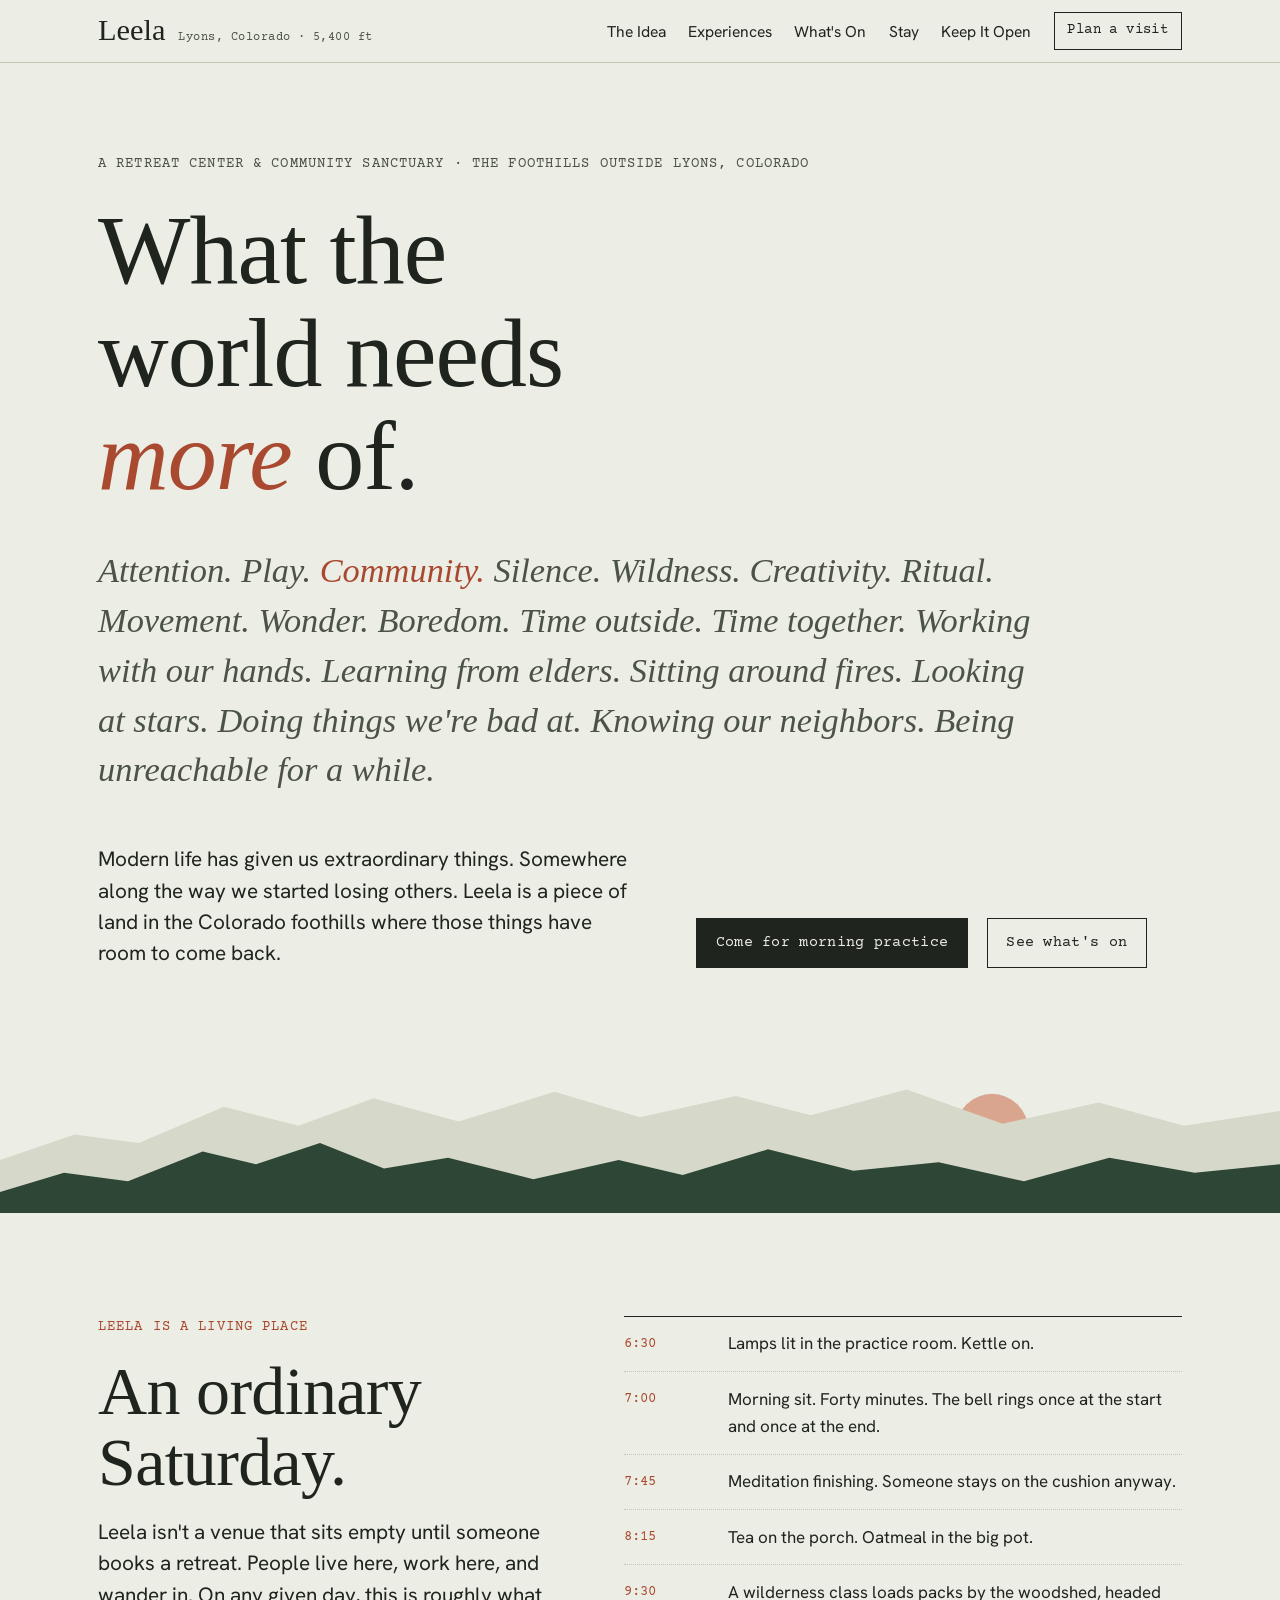
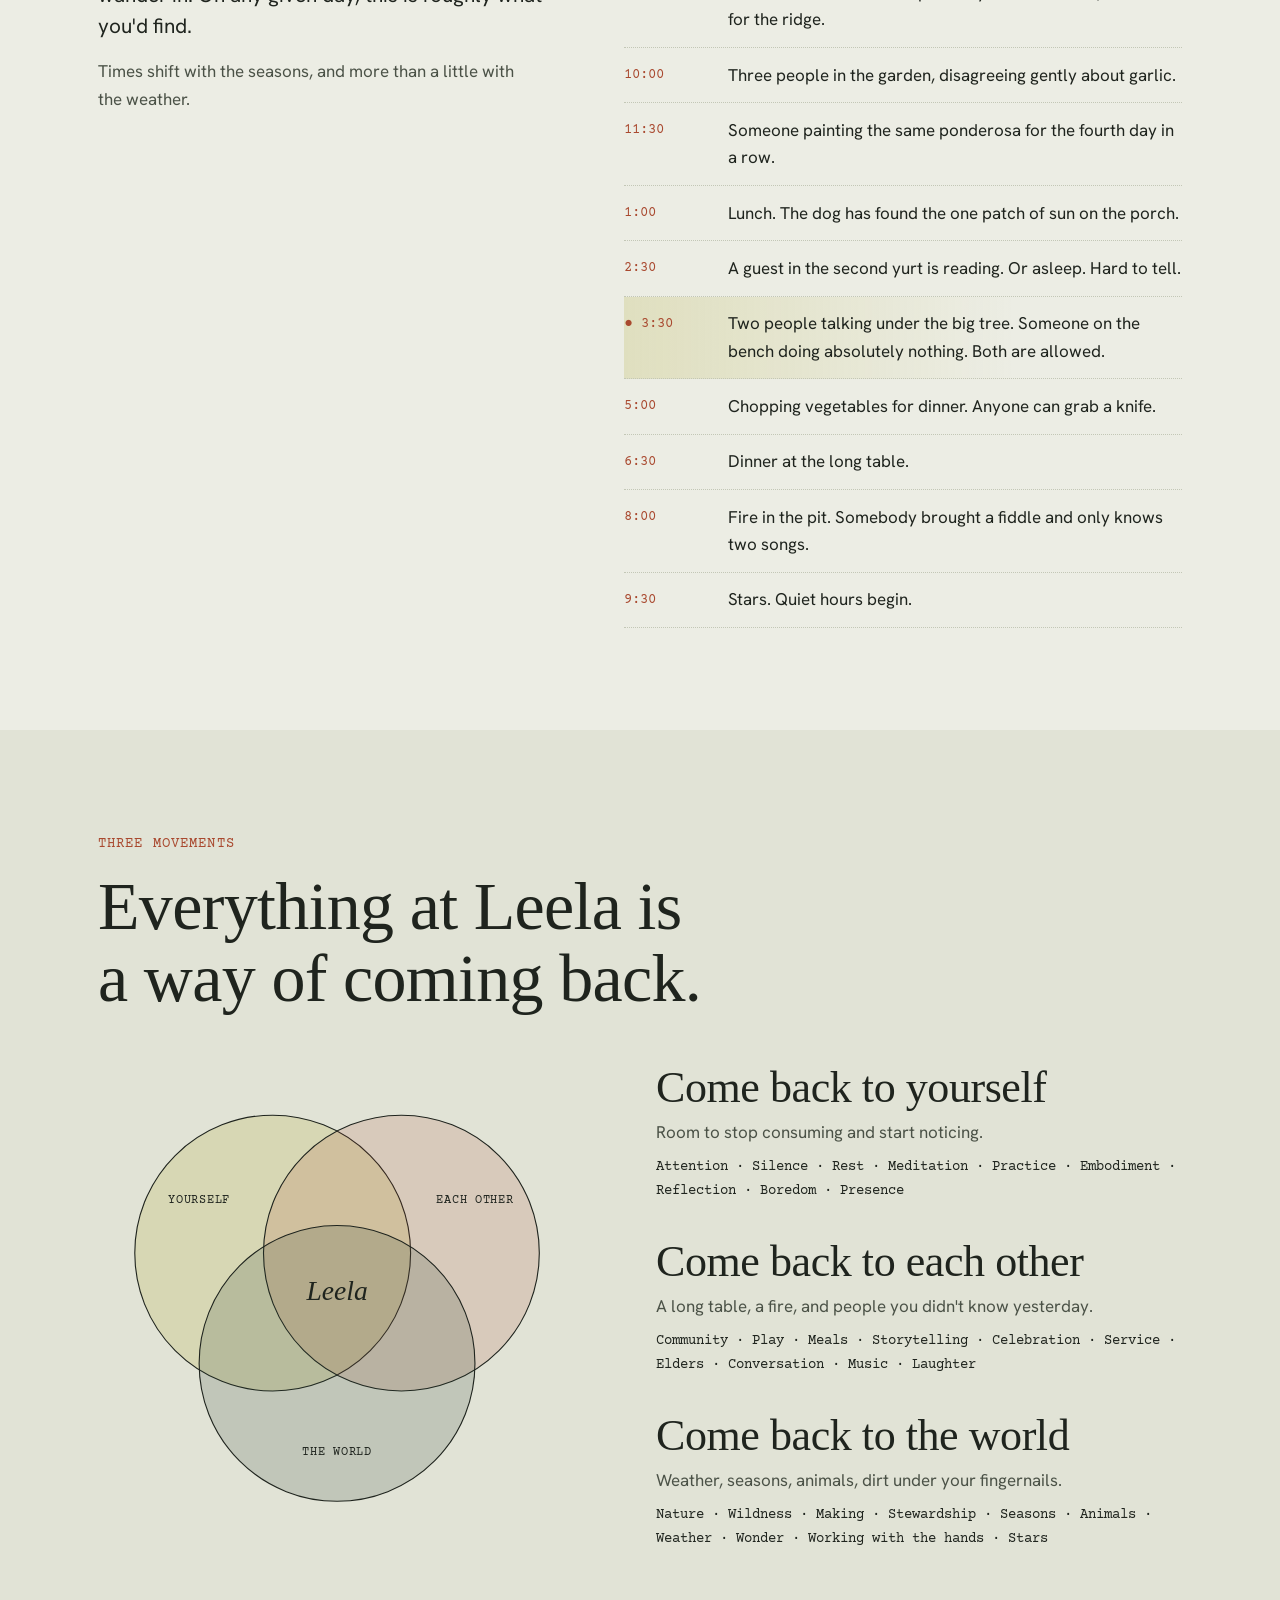
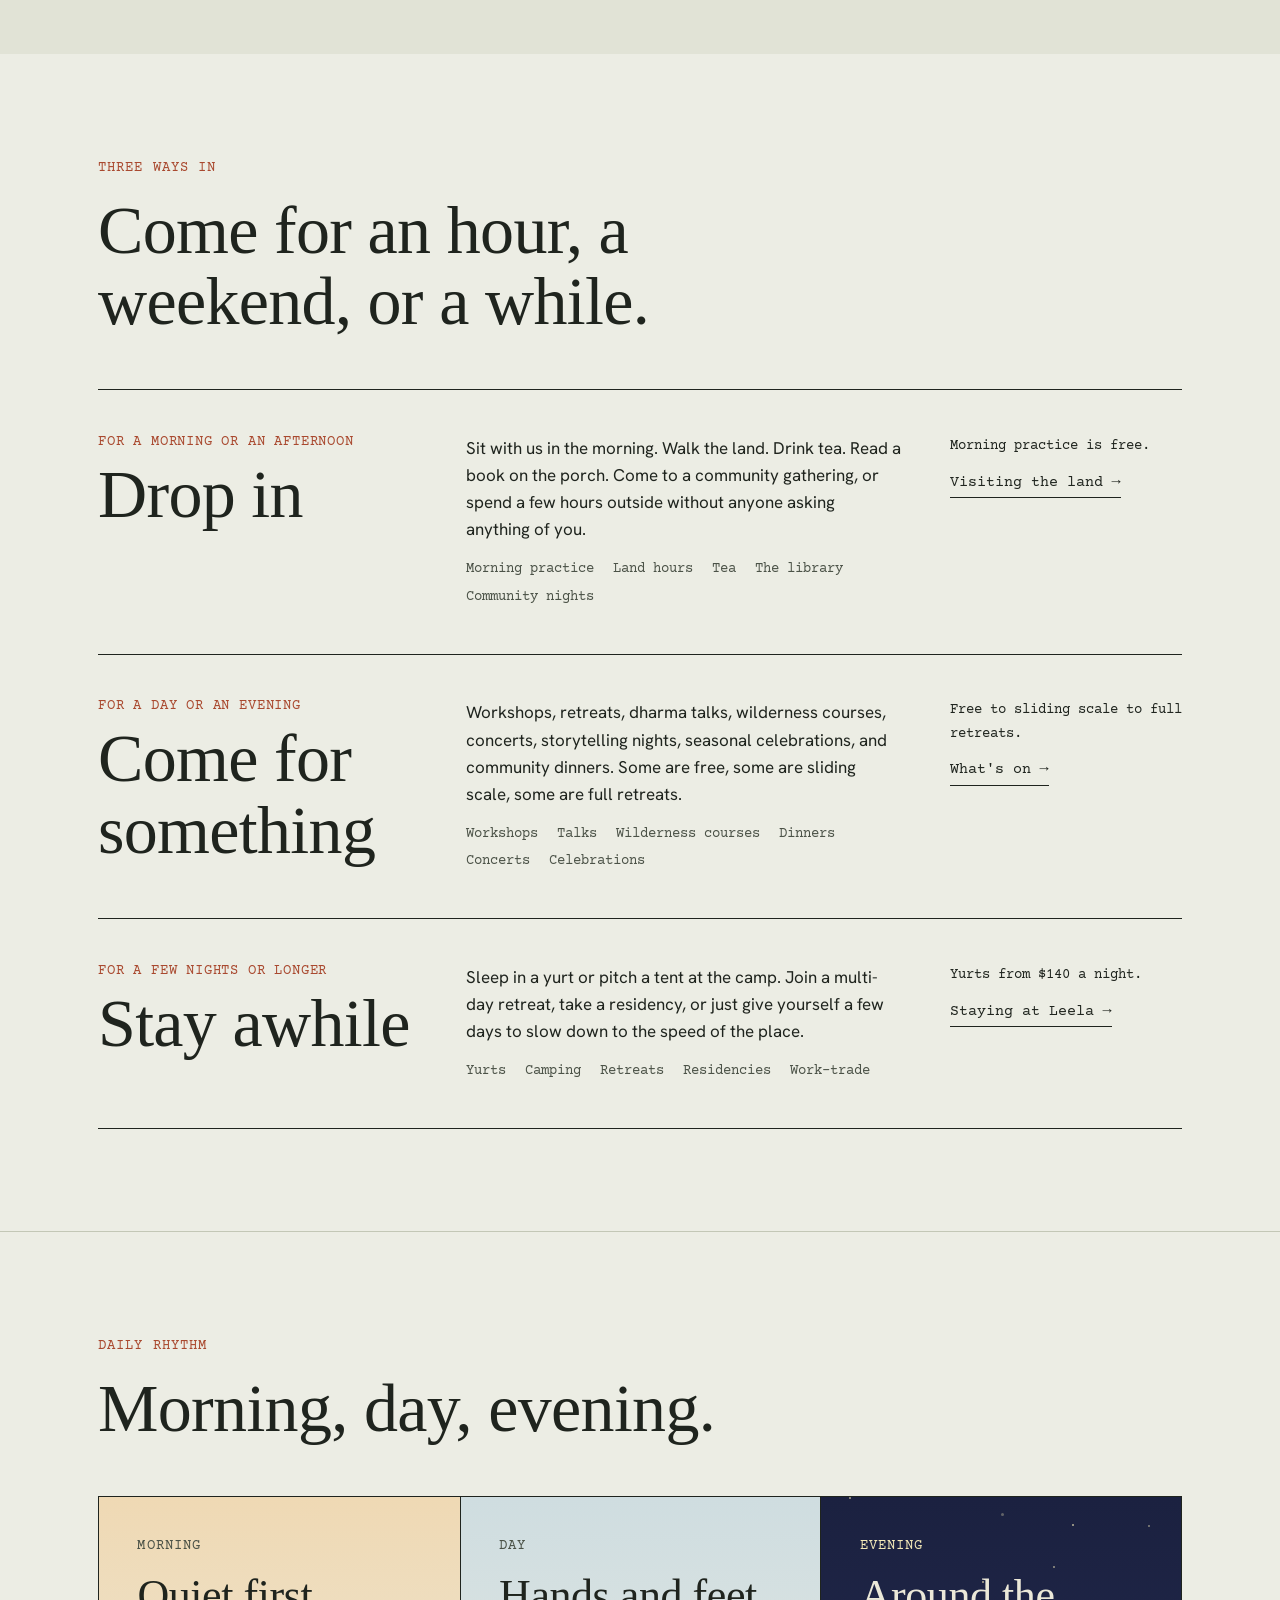
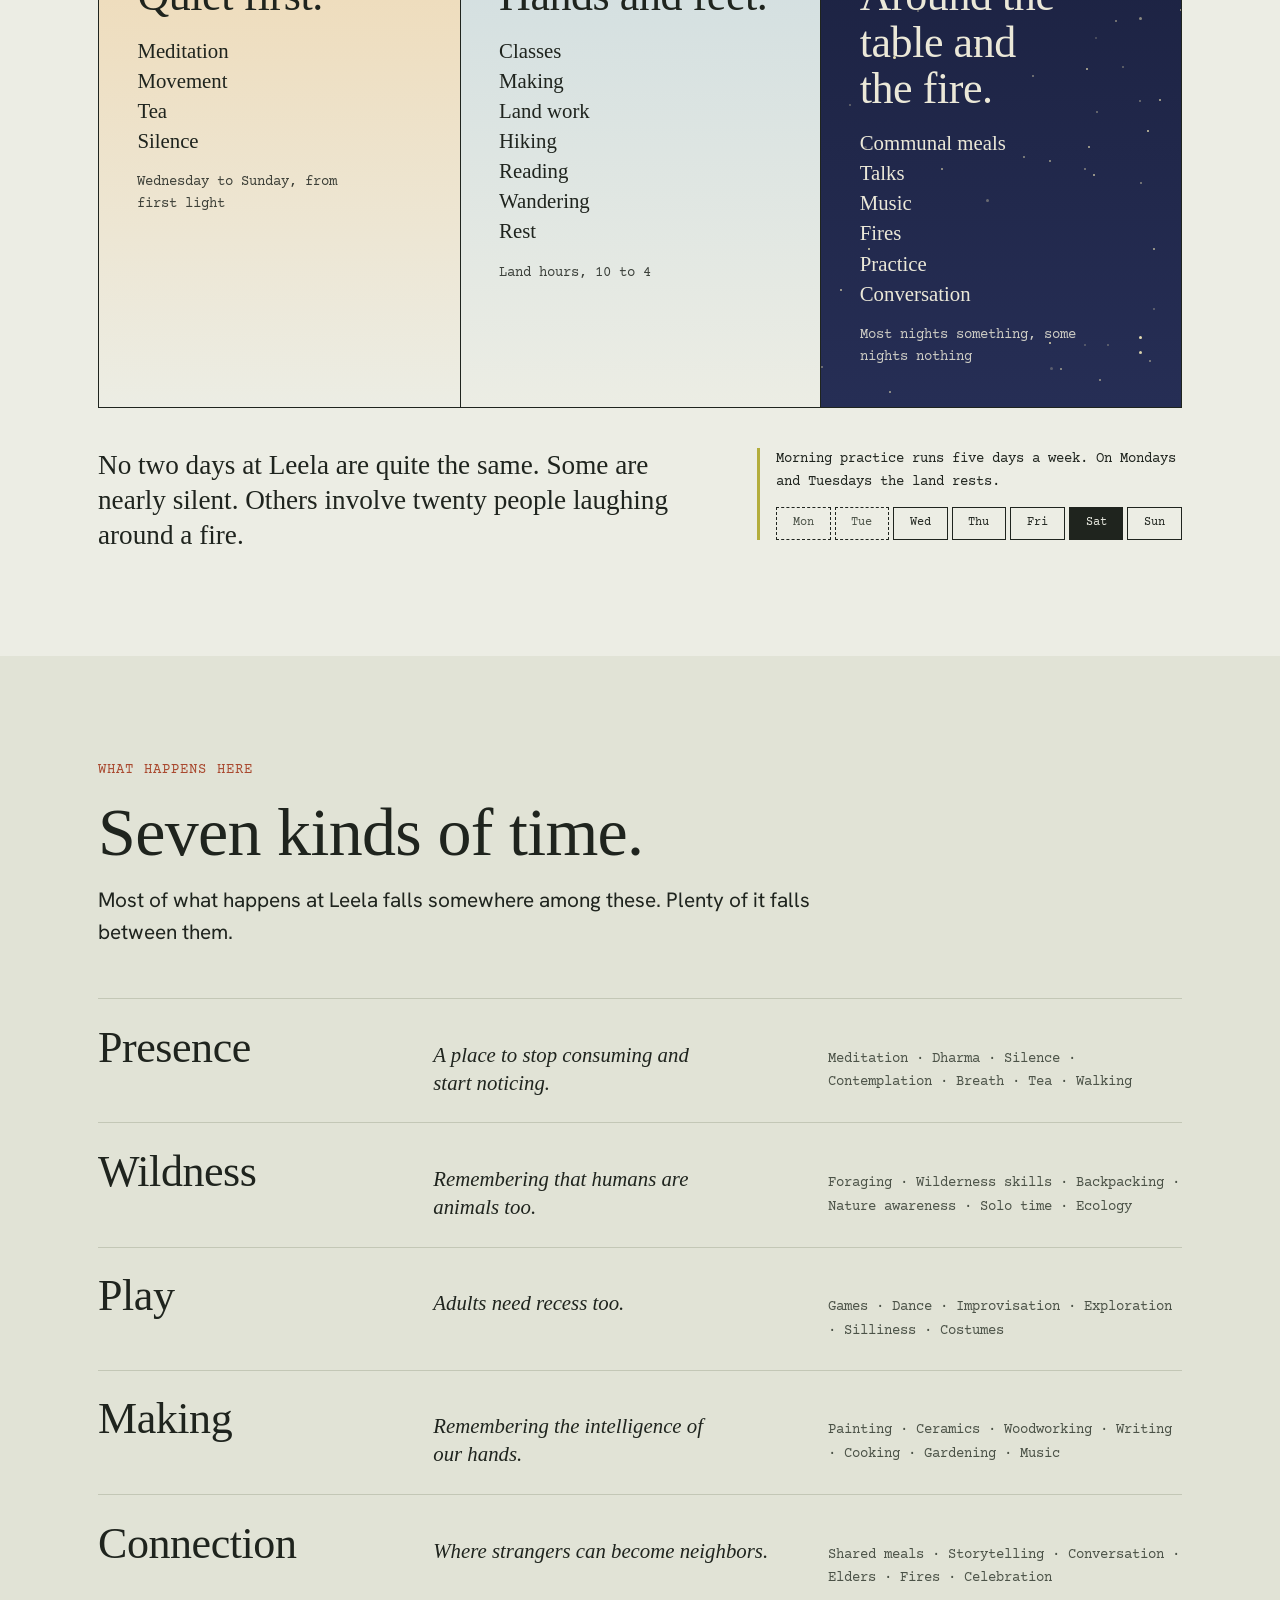
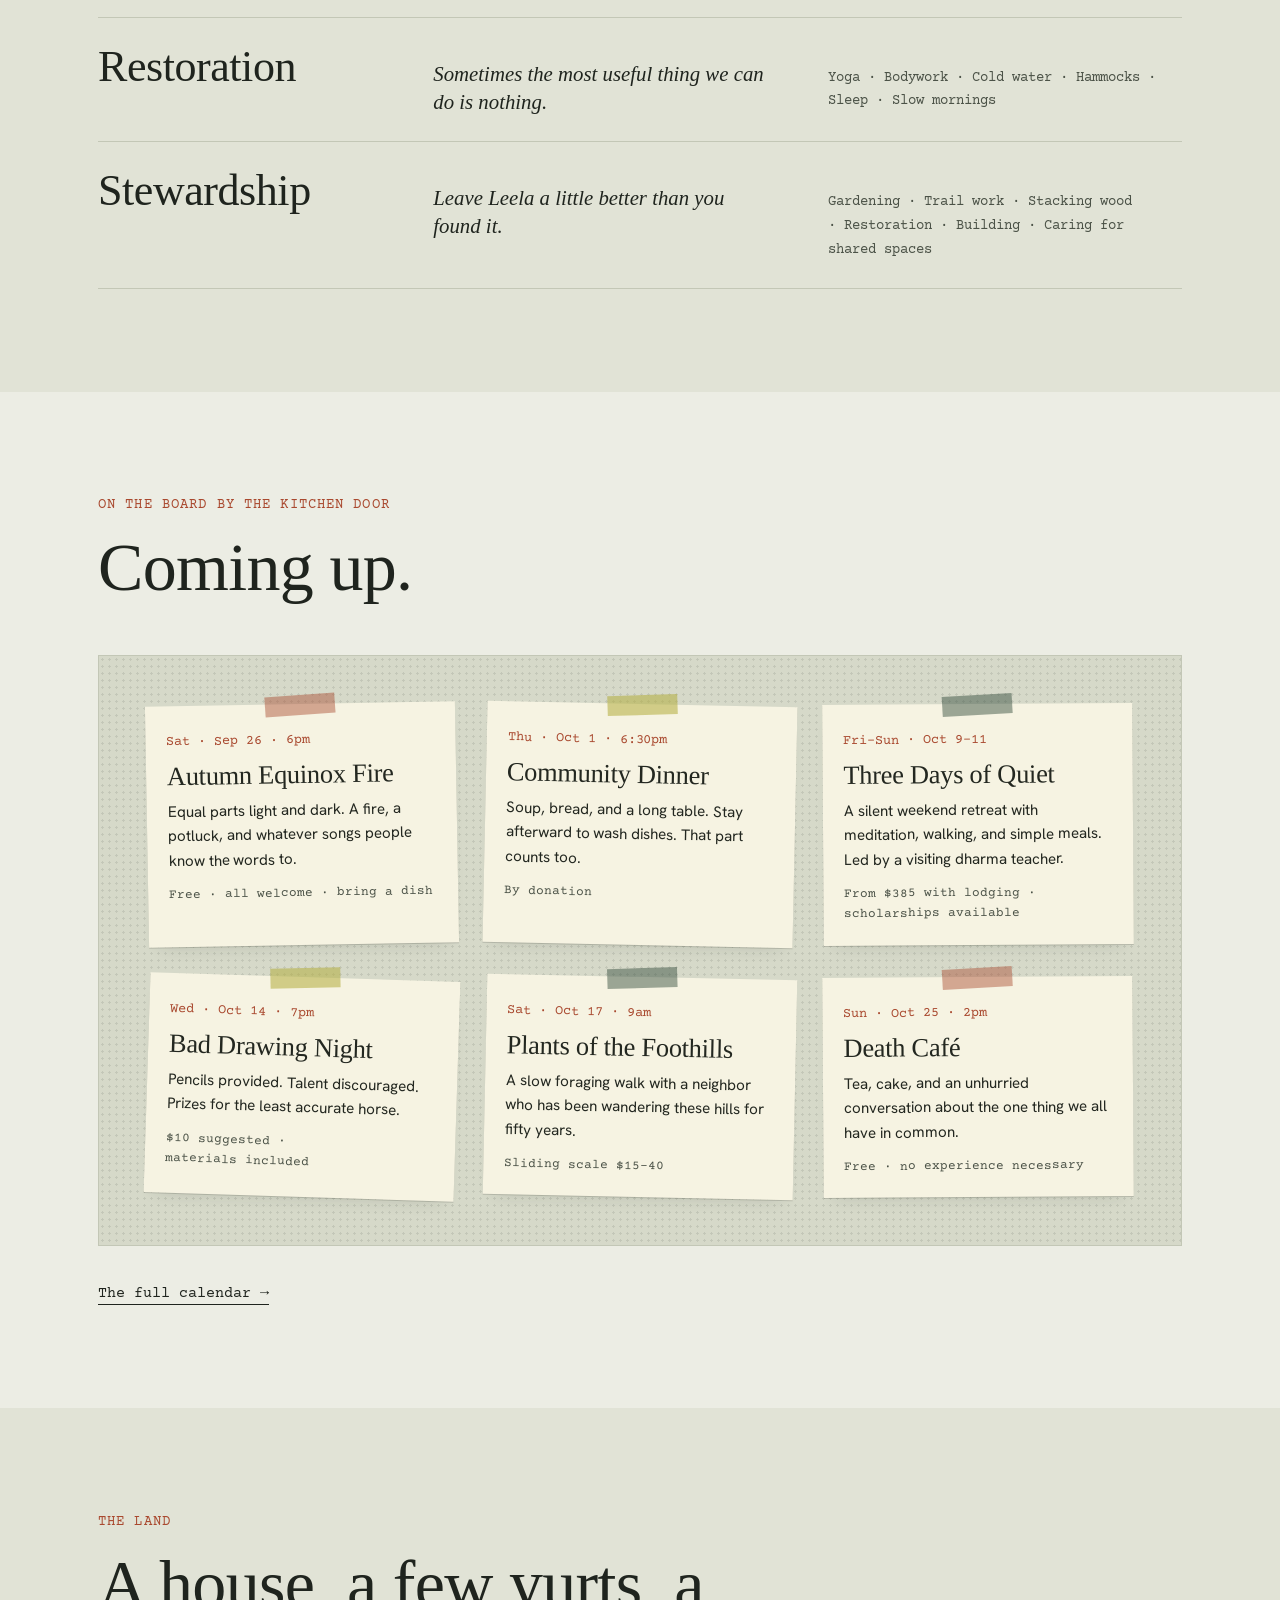
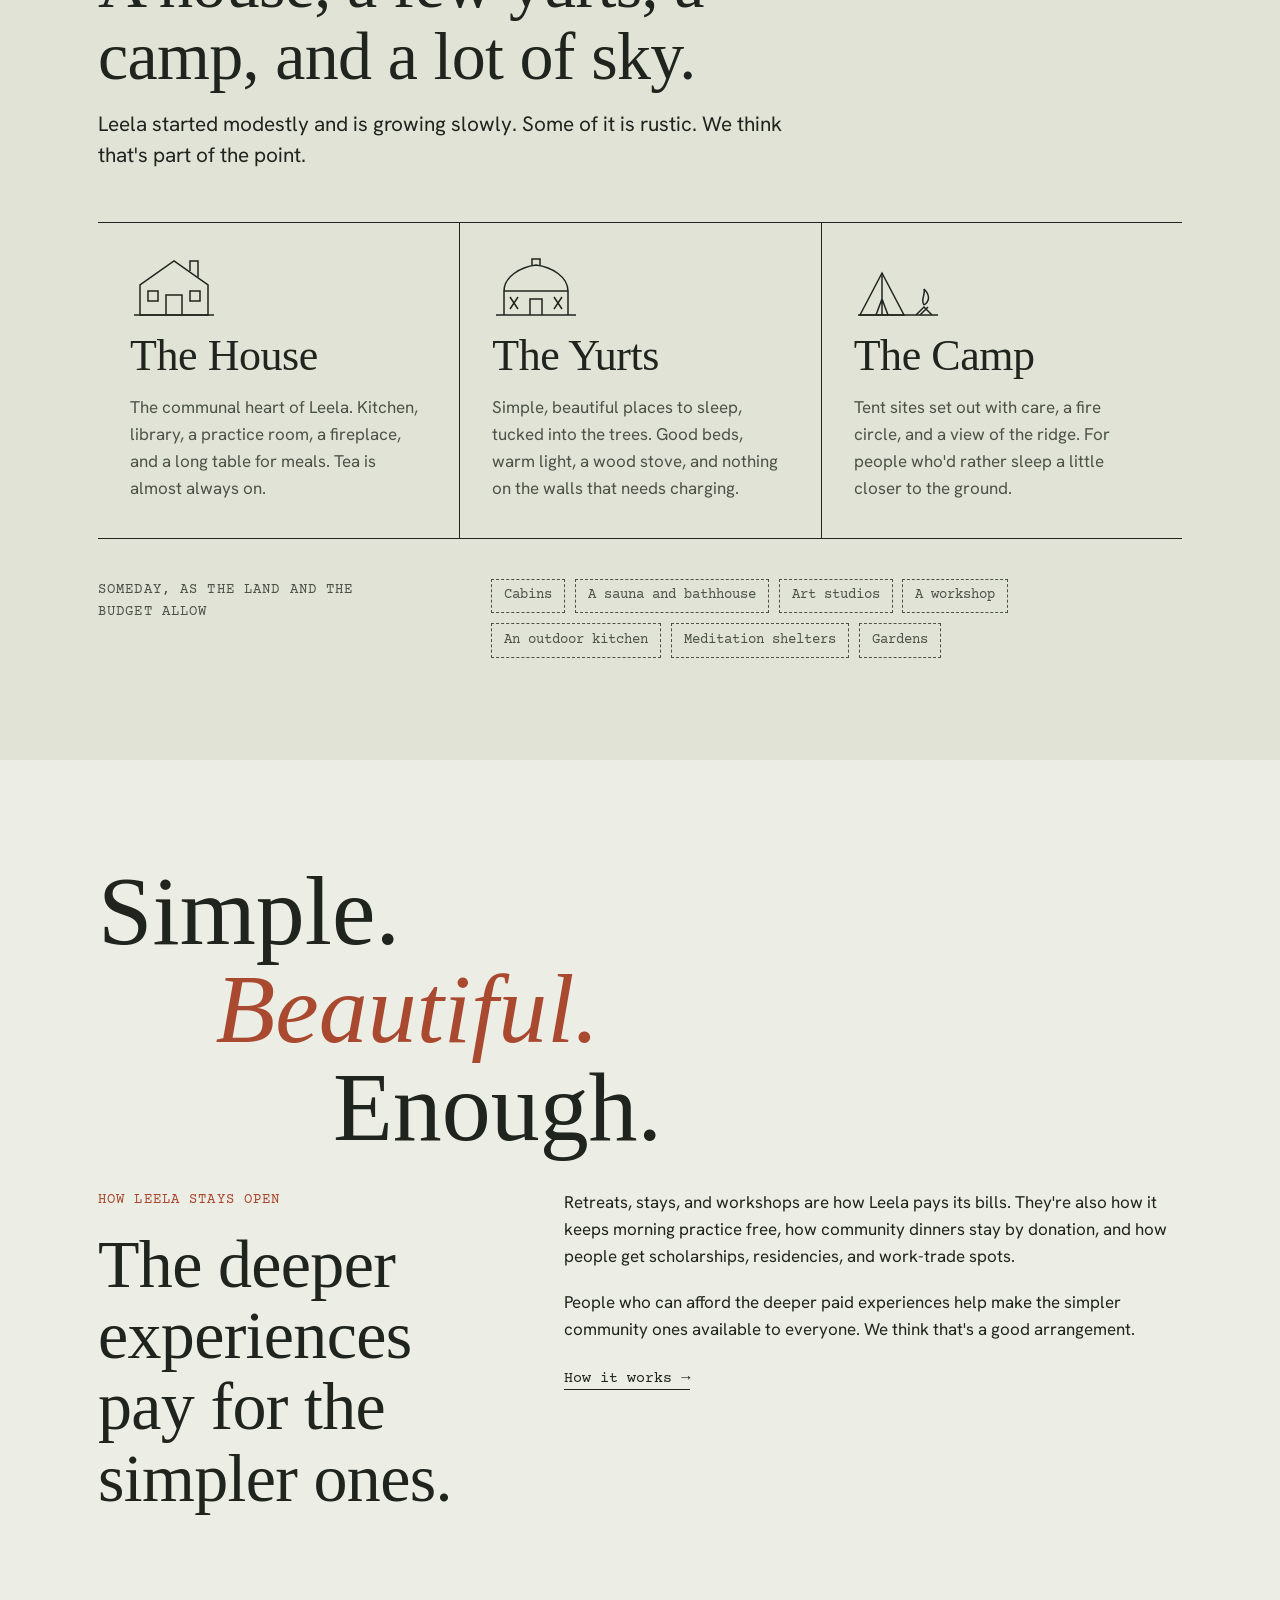
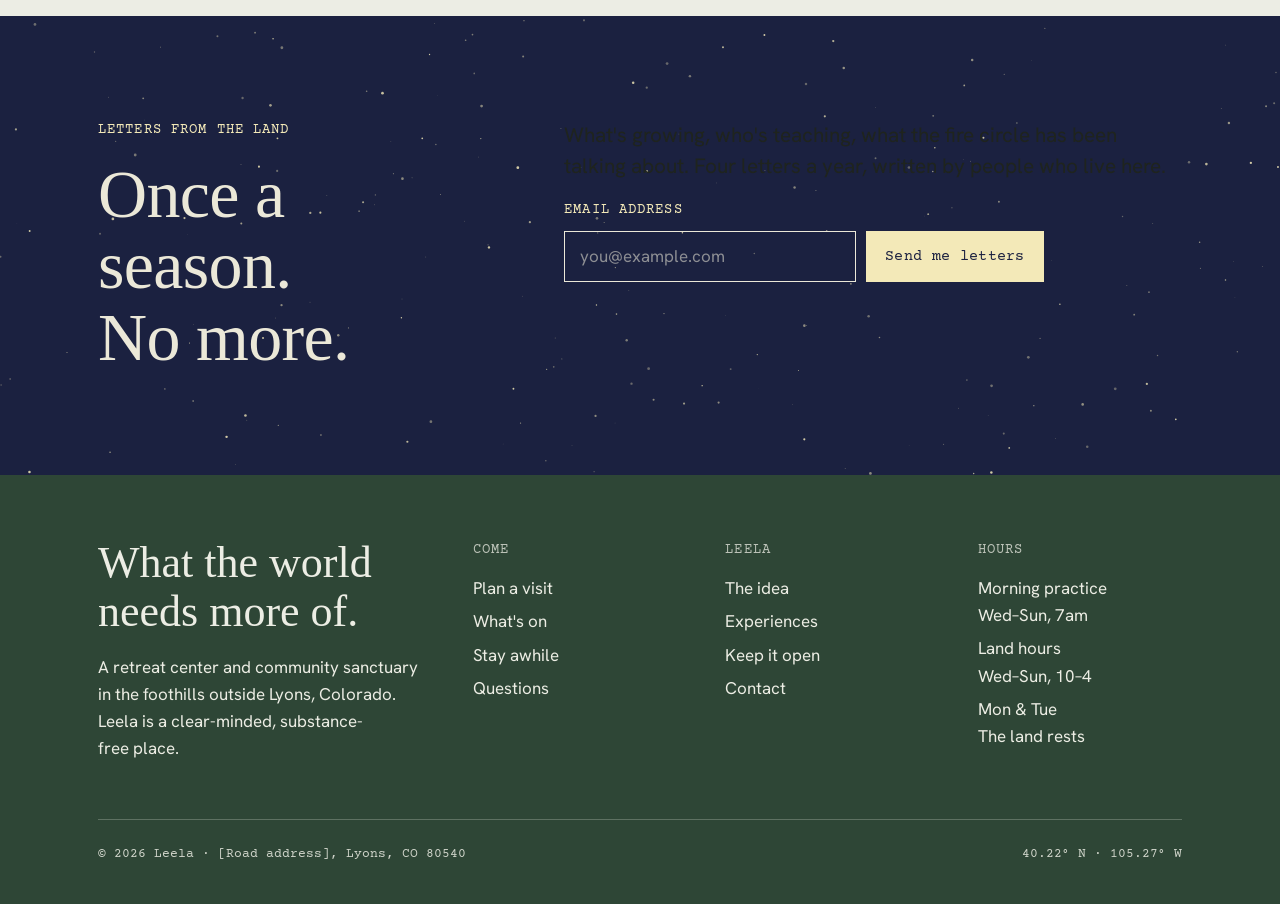
==== index.html @ a2ab21b3 "Leela website: initial static site Seven pages (home, the idea, experiences, what's on, stay, visit," ====
<!doctype html>
<html lang="en">
<head>
<meta charset="utf-8">
<meta name="viewport" content="width=device-width, initial-scale=1, viewport-fit=cover">
<title>Leela — What the world needs more of</title>
<meta name="description" content="Leela is a retreat center and community sanctuary in the foothills outside Lyons, Colorado. Come for morning practice, come for something, or stay awhile.">
<meta property="og:title" content="Leela — What the world needs more of">
<meta property="og:description" content="Leela is a retreat center and community sanctuary in the foothills outside Lyons, Colorado. Come for morning practice, come for something, or stay awhile.">
<meta property="og:type" content="website">
<meta name="theme-color" content="#2e4636">
<link rel="icon" href="data:image/svg+xml,%3Csvg xmlns='http://www.w3.org/2000/svg' viewBox='0 0 64 64'%3E%3Crect width='64' height='64' fill='%23ecede4'/%3E%3Ccircle cx='42' cy='24' r='9' fill='%23a9492f'/%3E%3Cpath d='M0 50 L16 34 L26 42 L40 28 L64 48 V64 H0Z' fill='%232e4636'/%3E%3C/svg%3E">
<link rel="preconnect" href="https://fonts.googleapis.com">
<link rel="preconnect" href="https://fonts.gstatic.com" crossorigin>
<link rel="stylesheet" href="https://fonts.googleapis.com/css2?family=Courier+Prime:wght@400;700&amp;family=Hanken+Grotesk:ital,wght@0,400;0,500;0,700;1,400&amp;family=IM+Fell+English:ital@0;1&amp;display=swap">
<link rel="stylesheet" href="assets/leela.css">
</head>
<body>
<a class="skip" href="#main">Skip to content</a>
<header class="site-header">
  <div class="wrap">
    <a class="brand" href="index.html" aria-current="page"><span class="brand__name">Leela</span><span class="brand__place">Lyons, Colorado · 5,400 ft</span></a>
    <button class="menu-toggle" type="button" aria-expanded="false" aria-controls="site-nav">Menu</button>
    <nav class="nav" id="site-nav" aria-label="Main">
      <a href="about.html">The Idea</a>
      <a href="experiences.html">Experiences</a>
      <a href="calendar.html">What's On</a>
      <a href="stay.html">Stay</a>
      <a href="support.html">Keep It Open</a>
      <a class="nav__cta" href="visit.html">Plan a visit</a>
    </nav>
  </div>
</header>
<main id="main">

  <!-- ============ HERO ============ -->
  <section class="hero" aria-labelledby="hero-title">
    <div class="wrap">
      <p class="label hero__eyebrow">A retreat center &amp; community sanctuary · the foothills outside Lyons, Colorado</p>
      <h1 id="hero-title">What the world needs <em>more</em> of.</h1>

      <p class="hero__field" data-cycle aria-label="Attention. Play. Community. Silence. Wildness. Creativity. Ritual. Movement. Wonder. Boredom. Time outside. Time together. Working with our hands. Learning from elders. Sitting around fires. Looking at stars. Doing things we're bad at. Knowing our neighbors. Being unreachable for a while.">
        <span>Attention.</span> <span>Play.</span> <span>Community.</span> <span>Silence.</span> <span>Wildness.</span> <span>Creativity.</span> <span>Ritual.</span> <span>Movement.</span> <span>Wonder.</span> <span>Boredom.</span> <span>Time outside.</span> <span>Time together.</span> <span>Working with our hands.</span> <span>Learning from elders.</span> <span>Sitting around fires.</span> <span>Looking at stars.</span> <span>Doing things we're bad at.</span> <span>Knowing our neighbors.</span> <span>Being unreachable for a while.</span>
      </p>

      <div class="hero__foot">
        <p class="lede">Modern life has given us extraordinary things. Somewhere along the way we started losing others. Leela is a piece of land in the Colorado foothills where those things have room to come back.</p>
        <div class="btn-row">
          <a class="btn" href="visit.html">Come for morning practice</a>
          <a class="btn btn--ghost" href="calendar.html">See what's on</a>
        </div>
      </div>
    </div>

    <svg class="ridge" viewBox="0 0 1200 170" preserveAspectRatio="none" aria-hidden="true">
      <circle class="sun" cx="930" cy="92" r="34"/>
      <path class="far" d="M0 120 L70 96 L130 104 L210 70 L280 88 L350 62 L430 84 L520 56 L600 80 L690 60 L760 78 L850 54 L940 86 L1030 66 L1110 88 L1200 74 L1200 170 L0 170 Z"/>
      <path class="near" d="M0 150 L60 132 L120 140 L190 112 L240 124 L300 104 L360 128 L420 118 L500 138 L580 120 L640 134 L720 110 L800 130 L880 122 L960 140 L1040 118 L1120 132 L1200 124 L1200 170 L0 170 Z"/>
    </svg>
  </section>

  <!-- ============ TODAY AT LEELA ============ -->
  <section class="section" id="today" aria-labelledby="today-title">
    <div class="wrap today">
      <div class="today__intro">
        <div class="stack">
          <p class="label label--stone">Leela is a living place</p>
          <h2 id="today-title">An ordinary <span data-dayname>Wednesday</span>.</h2>
          <p class="lede">Leela isn't a venue that sits empty until someone books a retreat. People live here, work here, and wander in. On any given day, this is roughly what you'd find.</p>
          <p class="muted" data-restnote hidden>Mondays and Tuesdays the land rests. There's no morning bell and fewer people around. This is what those days look like.</p>
          <p class="muted">Times shift with the seasons, and more than a little with the weather.</p>
        </div>
      </div>

      <div>
        <ol class="log" data-log="open" aria-label="A day at Leela">
          <li data-t="06:30"><time>6:30</time><span>Lamps lit in the practice room. Kettle on.</span></li>
          <li data-t="07:00"><time>7:00</time><span>Morning sit. Forty minutes. The bell rings once at the start and once at the end.</span></li>
          <li data-t="07:45"><time>7:45</time><span>Meditation finishing. Someone stays on the cushion anyway.</span></li>
          <li data-t="08:15"><time>8:15</time><span>Tea on the porch. Oatmeal in the big pot.</span></li>
          <li data-t="09:30"><time>9:30</time><span>A wilderness class loads packs by the woodshed, headed for the ridge.</span></li>
          <li data-t="10:00"><time>10:00</time><span>Three people in the garden, disagreeing gently about garlic.</span></li>
          <li data-t="11:30"><time>11:30</time><span>Someone painting the same ponderosa for the fourth day in a row.</span></li>
          <li data-t="13:00"><time>1:00</time><span>Lunch. The dog has found the one patch of sun on the porch.</span></li>
          <li data-t="14:30"><time>2:30</time><span>A guest in the second yurt is reading. Or asleep. Hard to tell.</span></li>
          <li data-t="15:30"><time>3:30</time><span>Two people talking under the big tree. Someone on the bench doing absolutely nothing. Both are allowed.</span></li>
          <li data-t="17:00"><time>5:00</time><span>Chopping vegetables for dinner. Anyone can grab a knife.</span></li>
          <li data-t="18:30"><time>6:30</time><span>Dinner at the long table.</span></li>
          <li data-t="20:00"><time>8:00</time><span>Fire in the pit. Somebody brought a fiddle and only knows two songs.</span></li>
          <li data-t="21:30"><time>9:30</time><span>Stars. Quiet hours begin.</span></li>
        </ol>
        <ol class="log" data-log="rest" aria-label="A rest day at Leela" hidden>
          <li data-t="07:00"><time>7:00</time><span>No bell today. The practice room is open for anyone who wants it.</span></li>
          <li data-t="09:00"><time>9:00</time><span>Staff sleep in. The land does too.</span></li>
          <li data-t="10:00"><time>10:00</time><span>Land hours begin. Walk the loop trail, read on the porch, sit under the ponderosas.</span></li>
          <li data-t="13:00"><time>1:00</time><span>Someone fixing the woodshed door, slowly, with a borrowed tool.</span></li>
          <li data-t="16:00"><time>4:00</time><span>Land hours end. The dog does a last lap.</span></li>
          <li data-t="20:00"><time>8:00</time><span>Stars, as usual.</span></li>
        </ol>
      </div>
    </div>
  </section>

  <!-- ============ THREE MOVEMENTS ============ -->
  <section class="section section--alt" aria-labelledby="move-title">
    <div class="wrap">
      <div class="section-head">
        <p class="label label--stone">Three movements</p>
        <h2 id="move-title">Everything at Leela is a way of coming back.</h2>
      </div>
      <div class="movements">
        <svg class="venn" viewBox="0 0 520 490" role="img" aria-label="Three overlapping circles: come back to yourself, to each other, and to the world. Leela sits where all three meet.">
          <circle class="c1" cx="190" cy="185" r="150"/>
          <circle class="c2" cx="330" cy="185" r="150"/>
          <circle class="c3" cx="260" cy="305" r="150"/>
          <text x="110" y="130" text-anchor="middle">Yourself</text>
          <text x="410" y="130" text-anchor="middle">Each other</text>
          <text x="260" y="405" text-anchor="middle">The world</text>
          <text class="center" x="260" y="236" text-anchor="middle">Leela</text>
        </svg>

        <div class="movement-list">
          <div class="movement">
            <h3>Come back to yourself</h3>
            <p>Room to stop consuming and start noticing.</p>
            <p class="words">Attention · Silence · Rest · Meditation · Practice · Embodiment · Reflection · Boredom · Presence</p>
          </div>
          <div class="movement">
            <h3>Come back to each other</h3>
            <p>A long table, a fire, and people you didn't know yesterday.</p>
            <p class="words">Community · Play · Meals · Storytelling · Celebration · Service · Elders · Conversation · Music · Laughter</p>
          </div>
          <div class="movement">
            <h3>Come back to the world</h3>
            <p>Weather, seasons, animals, dirt under your fingernails.</p>
            <p class="words">Nature · Wildness · Making · Stewardship · Seasons · Animals · Weather · Wonder · Working with the hands · Stars</p>
          </div>
        </div>
      </div>
    </div>
  </section>

  <!-- ============ THREE WAYS ============ -->
  <section class="section" aria-labelledby="ways-title">
    <div class="wrap">
      <div class="section-head">
        <p class="label label--stone">Three ways in</p>
        <h2 id="ways-title">Come for an hour, a weekend, or a while.</h2>
      </div>
      <div class="ways">
        <article class="way">
          <h3><small>For a morning or an afternoon</small>Drop in</h3>
          <div>
            <p>Sit with us in the morning. Walk the land. Drink tea. Read a book on the porch. Come to a community gathering, or spend a few hours outside without anyone asking anything of you.</p>
            <ul><li>Morning practice</li><li>Land hours</li><li>Tea</li><li>The library</li><li>Community nights</li></ul>
          </div>
          <div class="way__side">
            <span class="way__price">Morning practice is free.</span>
            <a class="arrow-link" href="visit.html#drop-in">Visiting the land</a>
          </div>
        </article>
        <article class="way">
          <h3><small>For a day or an evening</small>Come for something</h3>
          <div>
            <p>Workshops, retreats, dharma talks, wilderness courses, concerts, storytelling nights, seasonal celebrations, and community dinners. Some are free, some are sliding scale, some are full retreats.</p>
            <ul><li>Workshops</li><li>Talks</li><li>Wilderness courses</li><li>Dinners</li><li>Concerts</li><li>Celebrations</li></ul>
          </div>
          <div class="way__side">
            <span class="way__price">Free to sliding scale to full retreats.</span>
            <a class="arrow-link" href="calendar.html">What's on</a>
          </div>
        </article>
        <article class="way">
          <h3><small>For a few nights or longer</small>Stay awhile</h3>
          <div>
            <p>Sleep in a yurt or pitch a tent at the camp. Join a multi-day retreat, take a residency, or just give yourself a few days to slow down to the speed of the place.</p>
            <ul><li>Yurts</li><li>Camping</li><li>Retreats</li><li>Residencies</li><li>Work-trade</li></ul>
          </div>
          <div class="way__side">
            <span class="way__price" data-ph="rate">Yurts from $140 a night.</span>
            <a class="arrow-link" href="stay.html">Staying at Leela</a>
          </div>
        </article>
      </div>
    </div>
  </section>

  <!-- ============ DAILY RHYTHM ============ -->
  <section class="section section--rule" aria-labelledby="rhythm-title">
    <div class="wrap">
      <div class="section-head">
        <p class="label label--stone">Daily rhythm</p>
        <h2 id="rhythm-title">Morning, day, evening.</h2>
      </div>

      <div class="rhythm">
        <div class="rhythm__part rhythm__part--morning">
          <p class="label">Morning</p>
          <h3>Quiet first.</h3>
          <ul><li>Meditation</li><li>Movement</li><li>Tea</li><li>Silence</li></ul>
          <p class="hours">Wednesday to Sunday, from first light</p>
        </div>
        <div class="rhythm__part rhythm__part--day">
          <p class="label">Day</p>
          <h3>Hands and feet.</h3>
          <ul><li>Classes</li><li>Making</li><li>Land work</li><li>Hiking</li><li>Reading</li><li>Wandering</li><li>Rest</li></ul>
          <p class="hours">Land hours, 10 to 4</p>
        </div>
        <div class="rhythm__part rhythm__part--evening">
          <div class="rhythm__stars" aria-hidden="true"></div>
          <p class="label">Evening</p>
          <h3>Around the table and the fire.</h3>
          <ul><li>Communal meals</li><li>Talks</li><li>Music</li><li>Fires</li><li>Practice</li><li>Conversation</li></ul>
          <p class="hours">Most nights something, some nights nothing</p>
        </div>
      </div>

      <div class="rhythm-note">
        <blockquote>No two days at Leela are quite the same. Some are nearly silent. Others involve twenty people laughing around a fire.</blockquote>
        <div class="rest-days">
          <p>Morning practice runs five days a week. On Mondays and Tuesdays the land rests.</p>
          <div class="week" aria-label="Practice days this week">
            <span class="off" title="Rest day">Mon</span><span class="off" title="Rest day">Tue</span><span>Wed</span><span>Thu</span><span>Fri</span><span>Sat</span><span>Sun</span>
          </div>
        </div>
      </div>
    </div>
  </section>

  <!-- ============ EXPERIENCES ============ -->
  <section class="section section--alt" aria-labelledby="xp-title">
    <div class="wrap">
      <div class="section-head">
        <p class="label label--stone">What happens here</p>
        <h2 id="xp-title">Seven kinds of time.</h2>
        <p class="lede">Most of what happens at Leela falls somewhere among these. Plenty of it falls between them.</p>
      </div>
      <ul class="xp-list">
        <li><a class="xp" href="experiences.html#presence"><h3>Presence</h3><p class="xp__line">A place to stop consuming and start noticing.</p><p class="xp__words">Meditation · Dharma · Silence · Contemplation · Breath · Tea · Walking</p></a></li>
        <li><a class="xp" href="experiences.html#wildness"><h3>Wildness</h3><p class="xp__line">Remembering that humans are animals too.</p><p class="xp__words">Foraging · Wilderness skills · Backpacking · Nature awareness · Solo time · Ecology</p></a></li>
        <li><a class="xp" href="experiences.html#play"><h3>Play</h3><p class="xp__line">Adults need recess too.</p><p class="xp__words">Games · Dance · Improvisation · Exploration · Silliness · Costumes</p></a></li>
        <li><a class="xp" href="experiences.html#making"><h3>Making</h3><p class="xp__line">Remembering the intelligence of our hands.</p><p class="xp__words">Painting · Ceramics · Woodworking · Writing · Cooking · Gardening · Music</p></a></li>
        <li><a class="xp" href="experiences.html#connection"><h3>Connection</h3><p class="xp__line">Where strangers can become neighbors.</p><p class="xp__words">Shared meals · Storytelling · Conversation · Elders · Fires · Celebration</p></a></li>
        <li><a class="xp" href="experiences.html#restoration"><h3>Restoration</h3><p class="xp__line">Sometimes the most useful thing we can do is nothing.</p><p class="xp__words">Yoga · Bodywork · Cold water · Hammocks · Sleep · Slow mornings</p></a></li>
        <li><a class="xp" href="experiences.html#stewardship"><h3>Stewardship</h3><p class="xp__line">Leave Leela a little better than you found it.</p><p class="xp__words">Gardening · Trail work · Stacking wood · Restoration · Building · Caring for shared spaces</p></a></li>
      </ul>
    </div>
  </section>

  <!-- ============ BULLETIN BOARD ============ -->
  <section class="section" aria-labelledby="board-title">
    <div class="wrap">
      <div class="section-head">
        <p class="label label--stone">On the board by the kitchen door</p>
        <h2 id="board-title">Coming up.</h2>
      </div>
      <div class="board">
        <article class="note note--stone">
          <time datetime="2026-09-26">Sat · Sep 26 · 6pm</time>
          <h3>Autumn Equinox Fire</h3>
          <p>Equal parts light and dark. A fire, a potluck, and whatever songs people know the words to.</p>
          <p class="meta">Free · all welcome · bring a dish</p>
        </article>
        <article class="note">
          <time datetime="2026-10-01">Thu · Oct 1 · 6:30pm</time>
          <h3>Community Dinner</h3>
          <p>Soup, bread, and a long table. Stay afterward to wash dishes. That part counts too.</p>
          <p class="meta">By donation</p>
        </article>
        <article class="note note--pine">
          <time datetime="2026-10-09">Fri–Sun · Oct 9–11</time>
          <h3>Three Days of Quiet</h3>
          <p>A silent weekend retreat with meditation, walking, and simple meals. Led by a visiting dharma teacher.</p>
          <p class="meta" data-ph="price">From $385 with lodging · scholarships available</p>
        </article>
        <article class="note">
          <time datetime="2026-10-14">Wed · Oct 14 · 7pm</time>
          <h3>Bad Drawing Night</h3>
          <p>Pencils provided. Talent discouraged. Prizes for the least accurate horse.</p>
          <p class="meta">$10 suggested · materials included</p>
        </article>
        <article class="note note--pine">
          <time datetime="2026-10-17">Sat · Oct 17 · 9am</time>
          <h3>Plants of the Foothills</h3>
          <p>A slow foraging walk with a neighbor who has been wandering these hills for fifty years.</p>
          <p class="meta">Sliding scale $15–40</p>
        </article>
        <article class="note note--stone">
          <time datetime="2026-10-25">Sun · Oct 25 · 2pm</time>
          <h3>Death Café</h3>
          <p>Tea, cake, and an unhurried conversation about the one thing we all have in common.</p>
          <p class="meta">Free · no experience necessary</p>
        </article>
      </div>
      <p style="margin-top:2rem"><a class="arrow-link" href="calendar.html">The full calendar</a></p>
    </div>
  </section>

  <!-- ============ THE PLACE ============ -->
  <section class="section section--alt" aria-labelledby="place-title">
    <div class="wrap">
      <div class="section-head">
        <p class="label label--stone">The land</p>
        <h2 id="place-title">A house, a few yurts, a camp, and a lot of sky.</h2>
        <p class="lede">Leela started modestly and is growing slowly. Some of it is rustic. We think that's part of the point.</p>
      </div>

      <div class="places">
        <article class="place">
          <svg viewBox="0 0 88 64" fill="none" stroke="currentColor" stroke-width="1.5" aria-hidden="true"><path d="M10 60 V30 L44 6 L78 30 V60 Z"/><path d="M60 16 V6 H68 V22"/><path d="M36 60 V40 H52 V60"/><path d="M18 36 H28 V46 H18 Z"/><path d="M60 36 H70 V46 H60 Z"/><path d="M4 60 H84"/></svg>
          <h3>The House</h3>
          <p>The communal heart of Leela. Kitchen, library, a practice room, a fireplace, and a long table for meals. Tea is almost always on.</p>
        </article>
        <article class="place">
          <svg viewBox="0 0 88 64" fill="none" stroke="currentColor" stroke-width="1.5" aria-hidden="true"><path d="M12 60 V36 C12 22 28 12 44 10 C60 12 76 22 76 36 V60"/><path d="M12 36 H76"/><path d="M40 10 V4 H48 V10"/><path d="M38 60 V44 H50 V60"/><path d="M18 42 L26 54 M26 42 L18 54 M62 42 L70 54 M70 42 L62 54"/><path d="M4 60 H84"/></svg>
          <h3>The Yurts</h3>
          <p>Simple, beautiful places to sleep, tucked into the trees. Good beds, warm light, a wood stove, and nothing on the walls that needs charging.</p>
        </article>
        <article class="place">
          <svg viewBox="0 0 88 64" fill="none" stroke="currentColor" stroke-width="1.5" aria-hidden="true"><path d="M6 60 L28 18 L50 60 Z"/><path d="M28 18 V60 M22 60 L28 44 L34 60"/><path d="M62 60 L70 52 L78 60 M66 60 L74 52"/><path d="M70 50 C66 44 72 40 70 34 C76 40 76 46 70 50"/><path d="M4 60 H84"/></svg>
          <h3>The Camp</h3>
          <p>Tent sites set out with care, a fire circle, and a view of the ridge. For people who'd rather sleep a little closer to the ground.</p>
        </article>
      </div>

      <div class="someday">
        <p class="label">Someday, as the land and the budget allow</p>
        <ul><li>Cabins</li><li>A sauna and bathhouse</li><li>Art studios</li><li>A workshop</li><li>An outdoor kitchen</li><li>Meditation shelters</li><li>Gardens</li></ul>
      </div>
    </div>
  </section>

  <!-- ============ MOTTO + ECONOMY ============ -->
  <section class="section" aria-labelledby="open-title">
    <div class="wrap stack-lg">
      <p class="motto" aria-label="Simple. Beautiful. Enough."><span>Simple.</span><span>Beautiful.</span><span>Enough.</span></p>
      <div class="split">
        <div class="stack">
          <p class="label label--stone">How Leela stays open</p>
          <h2 id="open-title">The deeper experiences pay for the simpler ones.</h2>
        </div>
        <div class="prose">
          <p>Retreats, stays, and workshops are how Leela pays its bills. They're also how it keeps morning practice free, how community dinners stay by donation, and how people get scholarships, residencies, and work-trade spots.</p>
          <p>People who can afford the deeper paid experiences help make the simpler community ones available to everyone. We think that's a good arrangement.</p>
          <p><a class="arrow-link" href="support.html">How it works</a></p>
        </div>
      </div>
    </div>
  </section>

  <!-- ============ NIGHT CLOSING ============ -->
  <section class="section night" aria-labelledby="letters-title">
    <canvas data-stars aria-hidden="true" style="color: var(--star)"></canvas>
    <div class="wrap split">
      <div class="stack">
        <p class="label">Letters from the land</p>
        <h2 id="letters-title">Once a season. No more.</h2>
      </div>
      <div class="stack">
        <p class="lede">What's growing, who's teaching, what the fire circle has been talking about. Four letters a year, written by people who live here.</p>
        <form class="signup" data-signup novalidate>
          <label class="label" for="email-home">Email address</label>
          <input id="email-home" type="email" name="email" placeholder="you@example.com" autocomplete="email" required>
          <button class="btn" type="submit">Send me letters</button>
          <p class="form-msg" role="status" aria-live="polite"></p>
        </form>
      </div>
    </div>
  </section>

</main>
<footer class="site-footer">
  <div class="wrap">
    <div class="footer-grid">
      <div class="stack">
        <p class="big">What the world needs more of.</p>
        <p>A retreat center and community sanctuary in the foothills outside Lyons, Colorado. Leela is a clear-minded, substance-free place.</p>
      </div>
      <div>
        <p class="label">Come</p>
        <ul><li><a href="visit.html">Plan a visit</a></li><li><a href="calendar.html">What's on</a></li><li><a href="stay.html">Stay awhile</a></li><li><a href="visit.html#faq">Questions</a></li></ul>
      </div>
      <div>
        <p class="label">Leela</p>
        <ul><li><a href="about.html">The idea</a></li><li><a href="experiences.html">Experiences</a></li><li><a href="support.html">Keep it open</a></li><li><a href="visit.html#contact">Contact</a></li></ul>
      </div>
      <div>
        <p class="label">Hours</p>
        <ul><li>Morning practice<br>Wed–Sun, 7am</li><li>Land hours<br>Wed–Sun, 10–4</li><li>Mon &amp; Tue<br>The land rests</li></ul>
      </div>
    </div>
    <div class="footer-base">
      <span>© <span data-year>2026</span> Leela · <span data-ph="address">[Road address], Lyons, CO 80540</span></span>
      <span>40.22° N · 105.27° W</span>
    </div>
  </div>
</footer>
<script src="assets/leela.js"></script>
</body>
</html>
---- assets/leela.css ----
/* ==========================================================================
   LEELA — shared stylesheet
   Palette is drawn from the land outside Lyons: pale sage paper, pine ink,
   Lyons red sandstone, rock lichen, and the night sky over the foothills.
   ========================================================================== */

:root {
  --paper: #ecede4;
  --paper-2: #e1e3d6;
  --paper-3: #d6d9c9;
  --ink: #1f241e;
  --ink-soft: #4b5247;
  --rule: #c3c7b6;
  --pine: #2e4636;
  --stone: #a9492f;       /* Lyons sandstone */
  --stone-soft: #d9a58f;
  --lichen: #b3ad3c;
  --night: #1b2140;
  --night-2: #262e55;
  --night-ink: #ebe8d8;
  --star: #f3e9b8;
  --dawn: #efd9b4;
  --noon: #cfdde0;
  --note: #f6f3e2;
  --note-ink: #232720;
  --shadow: rgba(31, 36, 30, .16);
  --footer: #2e4636;
  --footer-ink: #ecede4;

  --display: "IM Fell English", "Iowan Old Style", "Palatino Linotype", Palatino, Georgia, serif;
  --body: "Hanken Grotesk", "Segoe UI", system-ui, -apple-system, sans-serif;
  --mono: "Courier Prime", "Courier New", ui-monospace, monospace;

  --step--1: .875rem;
  --step-0: 1.0625rem;
  --step-1: 1.3rem;
  --step-2: 1.7rem;
  --step-3: clamp(2rem, 1.5rem + 2vw, 2.75rem);
  --step-4: clamp(2.5rem, 1.6rem + 3.6vw, 4.25rem);
  --step-5: clamp(3rem, 1.8rem + 5.4vw, 6.25rem);

  --gutter: clamp(16px, 4vw, 48px);
  --wrap: 1180px;
  --measure: 38rem;

  color-scheme: light;
}

@media (prefers-color-scheme: dark) {
  :root:not([data-theme="light"]) {
    --paper: #151914;
    --paper-2: #1c211b;
    --paper-3: #252b23;
    --ink: #e3e5d8;
    --ink-soft: #a6ad9c;
    --rule: #363d33;
    --pine: #93b39d;
    --stone: #e0876a;
    --stone-soft: #6e3a2b;
    --lichen: #d4ce68;
    --night: #0e1229;
    --night-2: #181e3d;
    --night-ink: #e6e3d2;
    --note: #2a2f27;
    --note-ink: #e3e5d8;
    --shadow: rgba(0, 0, 0, .45);
    --dawn: #4a3b27;
    --noon: #1f3238;
    --footer: #1d2a21;
    --footer-ink: #e3e5d8;
    color-scheme: dark;
  }
}
:root[data-theme="dark"] {
  --paper: #151914;
  --paper-2: #1c211b;
  --paper-3: #252b23;
  --ink: #e3e5d8;
  --ink-soft: #a6ad9c;
  --rule: #363d33;
  --pine: #93b39d;
  --stone: #e0876a;
  --stone-soft: #6e3a2b;
  --lichen: #d4ce68;
  --night: #0e1229;
  --night-2: #181e3d;
  --night-ink: #e6e3d2;
  --note: #2a2f27;
  --note-ink: #e3e5d8;
  --shadow: rgba(0, 0, 0, .45);
  --dawn: #4a3b27;
  --noon: #1f3238;
  --footer: #1d2a21;
  --footer-ink: #e3e5d8;
  color-scheme: dark;
}

/* ---------- Base ---------- */

*, *::before, *::after { box-sizing: border-box; }
html { -webkit-text-size-adjust: 100%; scroll-behavior: smooth; }
body {
  margin: 0;
  background: var(--paper);
  color: var(--ink);
  font: 400 var(--step-0)/1.6 var(--body);
  -webkit-font-smoothing: antialiased;
  overflow-x: hidden;
}
img, svg { max-width: 100%; }
a { color: inherit; text-decoration-thickness: 1px; text-underline-offset: .2em; }
a:hover { color: var(--stone); }
:focus-visible { outline: 2px dashed var(--stone); outline-offset: 3px; }
[hidden] { display: none !important; }

h1, h2, h3, h4 {
  font-family: var(--display);
  font-weight: 400;
  line-height: 1.05;
  letter-spacing: -.01em;
  text-wrap: balance;
  margin: 0;
}
p { margin: 0; text-wrap: pretty; }
ul, ol { margin: 0; padding: 0; }

.wrap { width: 100%; max-width: var(--wrap); margin-inline: auto; padding-inline: var(--gutter); }
.measure { max-width: var(--measure); }
.stack { display: grid; gap: 1.1rem; align-content: start; }
.stack-lg { display: grid; gap: 2rem; align-content: start; }

.label {
  font-family: var(--mono);
  font-size: var(--step--1);
  letter-spacing: .08em;
  text-transform: uppercase;
  color: var(--ink-soft);
}
.label--stone { color: var(--stone); }
.lede { font-size: var(--step-1); line-height: 1.5; color: var(--ink); }
.muted { color: var(--ink-soft); }
.italic { font-family: var(--display); font-style: italic; }
.skip { position: absolute; left: -999px; top: 0; }
.skip:focus { left: 16px; top: 16px; background: var(--ink); color: var(--paper); padding: .5rem .8rem; z-index: 99; }

/* ---------- Header ---------- */

.site-header {
  position: sticky;
  top: env(safe-area-inset-top, 0px);
  z-index: 20;
  background: color-mix(in srgb, var(--paper) 92%, transparent);
  backdrop-filter: blur(6px);
  border-bottom: 1px solid var(--rule);
}
.site-header .wrap {
  display: flex;
  align-items: center;
  justify-content: space-between;
  gap: 1.5rem;
  padding-block: .75rem;
}
.brand { display: flex; align-items: baseline; gap: .8rem; text-decoration: none; }
.brand__name { font-family: var(--display); font-size: 1.9rem; line-height: 1; }
.brand__place { font-family: var(--mono); font-size: .75rem; color: var(--ink-soft); letter-spacing: .04em; }
.nav { display: flex; align-items: center; gap: 1.4rem; }
.nav a { text-decoration: none; font-size: .98rem; }
.nav a[aria-current="page"] { text-decoration: underline; text-decoration-color: var(--stone); text-decoration-thickness: 2px; }
.nav__cta {
  font-family: var(--mono);
  font-size: .85rem !important;
  border: 1px solid var(--ink);
  padding: .45rem .8rem;
  letter-spacing: .03em;
}
.nav__cta:hover { background: var(--ink); color: var(--paper) !important; }
.menu-toggle {
  display: none;
  font: inherit;
  font-family: var(--mono);
  font-size: .85rem;
  background: none;
  color: var(--ink);
  border: 1px solid var(--ink);
  padding: .4rem .7rem;
  cursor: pointer;
}

@media (max-width: 960px) {
  .brand__place { display: none; }
  .menu-toggle { display: inline-block; }
  .nav {
    display: none;
    position: absolute;
    left: 0; right: 0; top: 100%;
    flex-direction: column;
    align-items: flex-start;
    gap: 0;
    background: var(--paper);
    border-bottom: 1px solid var(--rule);
    padding: .5rem var(--gutter) 1.25rem;
  }
  .nav.is-open { display: flex; }
  .nav a { padding-block: .6rem; font-size: 1.15rem; width: 100%; border-bottom: 1px solid var(--rule); }
  .nav .nav__cta { margin-top: 1rem; width: auto; border: 1px solid var(--ink); padding: .5rem .9rem; }
}

/* ---------- Buttons & links ---------- */

.btn-row { display: flex; flex-wrap: wrap; gap: .8rem 1.2rem; align-items: center; }
.btn {
  display: inline-block;
  font-family: var(--mono);
  font-size: .95rem;
  letter-spacing: .02em;
  text-decoration: none;
  padding: .75rem 1.15rem;
  border: 1px solid var(--ink);
  background: var(--ink);
  color: var(--paper);
  cursor: pointer;
}
.btn:hover { background: var(--stone); border-color: var(--stone); color: var(--paper); }
.btn--ghost { background: transparent; color: var(--ink); }
.btn--ghost:hover { background: var(--ink); border-color: var(--ink); color: var(--paper); }
.arrow-link { font-family: var(--mono); font-size: .95rem; text-decoration: none; border-bottom: 1px solid currentColor; padding-bottom: 2px; }
.arrow-link::after { content: " \2192"; }

/* ---------- Sections ---------- */

.section { padding-block: clamp(4rem, 8vw, 7.5rem); }
.section--tight { padding-block: clamp(2.5rem, 5vw, 4rem); }
.section--alt { background: var(--paper-2); }
.section--rule { border-top: 1px solid var(--rule); }
.section-head { display: grid; gap: 1rem; margin-bottom: clamp(2rem, 4vw, 3.5rem); max-width: 46rem; }
.section-head h2 { font-size: var(--step-4); }

/* ---------- Home hero ---------- */

.hero { padding-block: clamp(3rem, 7vw, 6rem) 0; position: relative; }
.hero__eyebrow { margin-bottom: 1.5rem; }
.hero h1 { font-size: var(--step-5); max-width: 12ch; }
.hero h1 em { color: var(--stone); }
.hero__field {
  margin-top: clamp(1.75rem, 3vw, 2.5rem);
  font-family: var(--display);
  font-style: italic;
  font-size: clamp(1.35rem, 1rem + 1.5vw, 2.15rem);
  line-height: 1.45;
  color: var(--ink-soft);
  max-width: 60rem;
}
.hero__field span { transition: color .9s ease; }
.hero__field span.is-lit { color: var(--stone); }
.hero__field .sep { color: var(--rule); padding-inline: .1em; }
.hero__foot {
  display: grid;
  grid-template-columns: minmax(0, 1.1fr) minmax(0, 1fr);
  gap: 2rem 4rem;
  align-items: end;
  margin-top: clamp(2rem, 4vw, 3rem);
}
.hero__foot p { max-width: 34rem; }
@media (max-width: 760px) { .hero__foot { grid-template-columns: 1fr; } }

.ridge { display: block; width: 100%; height: auto; margin-top: clamp(2.5rem, 5vw, 4rem); color: var(--pine); }
.ridge .far { fill: var(--paper-3); }
.ridge .near { fill: var(--pine); }
.ridge .sun { fill: var(--stone-soft); }

/* ---------- Page hero (inner pages) ---------- */

.page-hero { padding-block: clamp(3rem, 7vw, 6rem) clamp(2rem, 4vw, 3rem); border-bottom: 1px solid var(--rule); }
.page-hero h1 { font-size: var(--step-5); max-width: 14ch; margin-top: 1rem; }
.page-hero .lede { margin-top: 1.5rem; max-width: 40rem; }

/* ---------- Today at Leela (log) ---------- */

.today { display: grid; grid-template-columns: minmax(0, 1fr) minmax(0, 1.25fr); gap: 3rem 5rem; }
.today__intro h2 { font-size: var(--step-4); }
.today__intro .stack { position: sticky; top: 6rem; }
.log { list-style: none; border-top: 1px solid var(--ink); }
.log li {
  display: grid;
  grid-template-columns: 5.5rem minmax(0, 1fr);
  gap: 1rem;
  padding-block: .85rem;
  border-bottom: 1px dotted var(--rule);
}
.log time { font-family: var(--mono); font-size: .9rem; color: var(--stone); font-variant-numeric: tabular-nums; padding-top: .15rem; }
.log li.is-now time::before { content: "\25CF  "; }
.log li.is-now { background: linear-gradient(90deg, color-mix(in srgb, var(--lichen) 22%, transparent), transparent 70%); }
@media (max-width: 820px) {
  .today { grid-template-columns: 1fr; }
  .today__intro .stack { position: static; }
}

/* ---------- Three movements ---------- */

.movements { display: grid; grid-template-columns: minmax(0, 1fr) minmax(0, 1.1fr); gap: 3rem 5rem; align-items: center; }
.venn { width: 100%; max-width: 520px; height: auto; justify-self: center; }
.venn circle { fill: none; stroke: var(--ink); stroke-width: 1.2; }
.venn .c1 { fill: color-mix(in srgb, var(--lichen) 22%, transparent); }
.venn .c2 { fill: color-mix(in srgb, var(--stone) 16%, transparent); }
.venn .c3 { fill: color-mix(in srgb, var(--pine) 18%, transparent); }
.venn text { font-family: var(--mono); font-size: 13px; fill: var(--ink); letter-spacing: .06em; text-transform: uppercase; }
.venn .center { font-family: var(--display); font-size: 30px; font-style: italic; letter-spacing: 0; text-transform: none; }
.movement-list { display: grid; gap: 2.2rem; }
.movement h3 { font-size: var(--step-3); }
.movement p { margin-top: .5rem; color: var(--ink-soft); }
.movement .words { font-family: var(--mono); font-size: .88rem; color: var(--ink); margin-top: .6rem; line-height: 1.7; }
@media (max-width: 860px) { .movements { grid-template-columns: 1fr; } }

/* ---------- Three ways (typographic rows) ---------- */

.ways { border-top: 1px solid var(--ink); }
.way {
  display: grid;
  grid-template-columns: minmax(0, 1.1fr) minmax(0, 1.5fr) minmax(0, .8fr);
  gap: 1.5rem 3rem;
  padding-block: clamp(1.8rem, 3.5vw, 2.8rem);
  border-bottom: 1px solid var(--ink);
  align-items: start;
}
.way h3 { font-size: var(--step-4); }
.way h3 small { display: block; font-family: var(--mono); font-size: .85rem; letter-spacing: .06em; text-transform: uppercase; color: var(--stone); margin-bottom: .6rem; }
.way ul { list-style: none; display: flex; flex-wrap: wrap; gap: .3rem 1.2rem; margin-top: .9rem; font-family: var(--mono); font-size: .9rem; color: var(--ink-soft); }
.way__side { display: grid; gap: .8rem; justify-items: start; }
.way__price { font-family: var(--mono); font-size: .9rem; }
@media (max-width: 860px) { .way { grid-template-columns: 1fr; } }

/* ---------- Daily rhythm ---------- */

.rhythm {
  position: relative;
  display: grid;
  grid-template-columns: repeat(3, minmax(0, 1fr));
  border: 1px solid var(--ink);
  overflow: hidden;
}
.rhythm__part { position: relative; padding: clamp(1.5rem, 3vw, 2.5rem); min-height: 22rem; display: grid; align-content: start; gap: 1rem; }
.rhythm__part + .rhythm__part { border-left: 1px solid var(--ink); }
.rhythm__part--morning { background: linear-gradient(180deg, var(--dawn), var(--paper)); }
.rhythm__part--day { background: linear-gradient(180deg, var(--noon), var(--paper)); }
.rhythm__part--evening { background: linear-gradient(180deg, var(--night), var(--night-2)); color: var(--night-ink); }
.rhythm__part--evening .label { color: var(--star); }
.rhythm__part h3 { font-size: var(--step-3); }
.rhythm__part ul { list-style: none; font-family: var(--display); font-size: 1.3rem; line-height: 1.45; }
.rhythm__part .hours { font-family: var(--mono); font-size: .85rem; opacity: .85; }
.rhythm__stars { position: absolute; inset: 0; pointer-events: none; }
.rhythm__stars i { position: absolute; width: 2px; height: 2px; border-radius: 50%; background: var(--star); opacity: .8; }
.rhythm-note { display: grid; grid-template-columns: minmax(0, 1.4fr) minmax(0, 1fr); gap: 2rem 4rem; margin-top: 2.5rem; align-items: start; }
.rhythm-note blockquote { margin: 0; font-family: var(--display); font-size: var(--step-2); line-height: 1.3; }
.rest-days { font-family: var(--mono); font-size: .9rem; border-left: 3px solid var(--lichen); padding-left: 1rem; }
.week { display: grid; grid-template-columns: repeat(7, minmax(0, 1fr)); gap: 4px; margin-top: .8rem; }
.week span { text-align: center; padding: .35rem 0; border: 1px solid var(--ink); font-size: .78rem; }
.week span.off { border-style: dashed; color: var(--ink-soft); }
.week span.is-today { background: var(--ink); color: var(--paper); }
@media (max-width: 860px) {
  .rhythm { grid-template-columns: 1fr; }
  .rhythm__part { min-height: 0; }
  .rhythm__part + .rhythm__part { border-left: 0; border-top: 1px solid var(--ink); }
  .rhythm-note { grid-template-columns: 1fr; }
}

/* ---------- Experiences index ---------- */

.xp-list { list-style: none; border-top: 1px solid var(--rule); }
.xp {
  color: inherit;
  text-decoration: none;
  display: grid;
  grid-template-columns: minmax(0, 1fr) minmax(0, 1.2fr) minmax(0, 1.2fr);
  gap: .75rem 2.5rem;
  padding-block: 1.6rem;
  border-bottom: 1px solid var(--rule);
  align-items: baseline;
}
.xp h3 { font-size: var(--step-3); }
.xp__line { font-family: var(--display); font-style: italic; font-size: 1.3rem; line-height: 1.35; }
.xp__words { font-family: var(--mono); font-size: .88rem; color: var(--ink-soft); line-height: 1.7; }
.xp:hover h3 { color: var(--stone); }
@media (max-width: 860px) { .xp { grid-template-columns: 1fr; } }

/* ---------- Bulletin board ---------- */

.board {
  background: var(--paper-3);
  border: 1px solid var(--rule);
  padding: clamp(1.5rem, 4vw, 3rem);
  display: grid;
  grid-template-columns: repeat(auto-fill, minmax(min(100%, 250px), 1fr));
  gap: 2rem 1.75rem;
  background-image: radial-gradient(color-mix(in srgb, var(--ink) 10%, transparent) 1px, transparent 1.2px);
  background-size: 7px 7px;
}
.note {
  position: relative;
  background: var(--note);
  color: var(--note-ink);
  padding: 1.6rem 1.3rem 1.3rem;
  box-shadow: 0 1px 0 var(--shadow), 0 10px 18px -12px var(--shadow);
  display: grid;
  gap: .55rem;
  align-content: start;
  transform: rotate(var(--tilt, -1deg));
  transition: transform .25s ease;
}
.note:nth-child(3n+2) { --tilt: 1.2deg; }
.note:nth-child(3n+3) { --tilt: -.4deg; }
.note:nth-child(4n) { --tilt: 1.8deg; }
.note:hover { transform: rotate(0deg) translateY(-2px); }
.note::before {
  content: "";
  position: absolute;
  top: -9px; left: 50%;
  width: 70px; height: 20px;
  transform: translateX(-50%) rotate(-3deg);
  background: color-mix(in srgb, var(--lichen) 55%, transparent);
}
.note--stone::before { background: color-mix(in srgb, var(--stone) 45%, transparent); }
.note--pine::before { background: color-mix(in srgb, var(--pine) 45%, transparent); }
.note time { font-family: var(--mono); font-size: .85rem; color: var(--stone); }
.note h3 { font-size: 1.65rem; line-height: 1.1; }
.note p { font-size: .95rem; }
.note .meta { font-family: var(--mono); font-size: .8rem; color: var(--ink-soft); margin-top: .2rem; }

/* ---------- Places ---------- */

.places { display: grid; grid-template-columns: repeat(3, minmax(0, 1fr)); gap: 0; border-top: 1px solid var(--ink); border-bottom: 1px solid var(--ink); }
.place { padding: 2rem clamp(1rem, 2.5vw, 2rem) 2.2rem; display: grid; gap: .9rem; align-content: start; }
.place + .place { border-left: 1px solid var(--ink); }
.place svg { width: 88px; height: 64px; color: var(--ink); }
.place h3 { font-size: var(--step-3); }
.place p { color: var(--ink-soft); }
@media (max-width: 860px) {
  .places { grid-template-columns: 1fr; }
  .place + .place { border-left: 0; border-top: 1px solid var(--ink); }
}
.someday { margin-top: 2.5rem; display: grid; grid-template-columns: minmax(0, 1fr) minmax(0, 2fr); gap: 1rem 3rem; align-items: start; }
.someday ul { list-style: none; display: flex; flex-wrap: wrap; gap: .6rem; }
.someday li { border: 1px dashed var(--ink-soft); color: var(--ink-soft); padding: .35rem .75rem; font-family: var(--mono); font-size: .85rem; }
@media (max-width: 760px) { .someday { grid-template-columns: 1fr; } }

.motto { font-family: var(--display); font-size: var(--step-5); line-height: 1; }
.motto span { display: block; }
.motto span:nth-child(2) { padding-left: 1.2em; font-style: italic; color: var(--stone); }
.motto span:nth-child(3) { padding-left: 2.4em; }

/* ---------- Flow (economic model) ---------- */

.flow { display: grid; grid-template-columns: minmax(0, 1fr) auto minmax(0, .8fr) auto minmax(0, 1.2fr); gap: 1rem; align-items: stretch; }
.flow__col { border: 1px solid var(--ink); padding: 1.4rem; display: grid; gap: .6rem; align-content: start; background: var(--paper); }
.flow__col h3 { font-size: var(--step-2); }
.flow__col ul { list-style: none; font-family: var(--mono); font-size: .88rem; line-height: 1.8; color: var(--ink-soft); }
.flow__col--land { background: var(--pine); color: var(--paper); border-color: var(--pine); align-content: center; text-align: center; }
.flow__col--land .label { color: var(--paper); opacity: .8; }
.flow__arrow { align-self: center; font-family: var(--display); font-size: 2.2rem; color: var(--stone); }
@media (max-width: 900px) {
  .flow { grid-template-columns: 1fr; }
  .flow__arrow { justify-self: center; transform: rotate(90deg); }
}

/* ---------- Night section ---------- */

.night { background: var(--night); color: var(--night-ink); position: relative; overflow: hidden; }
.night .label { color: var(--star); }
.night a:hover { color: var(--star); }
.night .btn { background: var(--star); color: var(--night); border-color: var(--star); }
.night .btn:hover { background: transparent; color: var(--star); }
.night canvas { position: absolute; inset: 0; width: 100%; height: 100%; pointer-events: none; }
.night .wrap { position: relative; }

/* ---------- Prose pages ---------- */

.split { display: grid; grid-template-columns: minmax(0, 1fr) minmax(0, 1.6fr); gap: 2rem 5rem; align-items: start; }
.split > :first-child h2 { font-size: var(--step-4); }
.split .prose { display: grid; gap: 1.2rem; max-width: var(--measure); }
.split .prose p { color: var(--ink); }
@media (max-width: 860px) { .split { grid-template-columns: 1fr; } }

.litany { font-family: var(--display); font-size: clamp(1.6rem, 1.2rem + 1.8vw, 2.6rem); line-height: 1.25; }
.litany span { display: inline; }
.litany span:nth-child(odd) { font-style: italic; }
.litany span:nth-child(5n+3) { color: var(--stone); }

.nots { list-style: none; display: grid; gap: .3rem; font-family: var(--display); font-size: var(--step-2); }
.nots li s { text-decoration-color: var(--stone); text-decoration-thickness: 2px; color: var(--ink-soft); }

.pairs { display: grid; grid-template-columns: repeat(3, minmax(0, 1fr)); border-top: 1px solid var(--ink); }
.pairs div { padding: 1.4rem 1rem 1.4rem 0; border-bottom: 1px solid var(--rule); font-family: var(--display); font-size: var(--step-2); }
.pairs div span { color: var(--stone); font-style: italic; padding-inline: .25em; }
@media (max-width: 760px) { .pairs { grid-template-columns: 1fr 1fr; } }
@media (max-width: 460px) { .pairs { grid-template-columns: 1fr; } }

.deflist { display: grid; border-top: 1px solid var(--ink); }
.deflist > div { display: grid; grid-template-columns: minmax(0, 1fr) minmax(0, 2fr); gap: .5rem 3rem; padding-block: 1.5rem; border-bottom: 1px solid var(--rule); }
.deflist dt { font-family: var(--display); font-size: var(--step-2); }
.deflist dd { margin: 0; display: grid; gap: .6rem; }
@media (max-width: 760px) { .deflist > div { grid-template-columns: 1fr; } }

/* ---------- Experience detail blocks ---------- */

.xp-detail { display: grid; grid-template-columns: minmax(0, 1fr) minmax(0, 1.5fr); gap: 1.5rem 4rem; padding-block: clamp(2.5rem, 5vw, 4rem); border-top: 1px solid var(--ink); }
.xp-detail h2 { font-size: var(--step-4); }
.xp-detail .tag { font-family: var(--display); font-style: italic; font-size: var(--step-2); line-height: 1.3; color: var(--stone); }
.xp-detail .words { font-family: var(--mono); font-size: .92rem; line-height: 1.8; }
.examples { list-style: none; display: grid; gap: .5rem; border-left: 1px solid var(--rule); padding-left: 1.2rem; }
.examples li::before { content: "\2014  "; color: var(--ink-soft); }
@media (max-width: 860px) { .xp-detail { grid-template-columns: 1fr; } }

.protect { display: grid; grid-template-columns: repeat(2, minmax(0, 1fr)); gap: 0 4rem; }
.protect article { padding-block: 1.8rem; border-top: 1px solid var(--rule); display: grid; gap: .7rem; align-content: start; }
.protect h3 { font-size: var(--step-3); }
.protect .small-list { font-family: var(--mono); font-size: .88rem; color: var(--ink-soft); line-height: 1.7; }
@media (max-width: 760px) { .protect { grid-template-columns: 1fr; } }

/* ---------- Calendar ---------- */

.filters { display: flex; flex-wrap: wrap; gap: .5rem; margin-bottom: 2rem; }
.filters button {
  font: inherit;
  font-family: var(--mono);
  font-size: .88rem;
  background: transparent;
  color: var(--ink);
  border: 1px solid var(--ink);
  padding: .45rem .85rem;
  cursor: pointer;
}
.filters button[aria-pressed="true"] { background: var(--ink); color: var(--paper); }
.events { list-style: none; border-top: 1px solid var(--ink); }
.event {
  display: grid;
  grid-template-columns: 7.5rem minmax(0, 1.4fr) minmax(0, 1fr) auto;
  gap: .6rem 2rem;
  padding-block: 1.5rem;
  border-bottom: 1px solid var(--rule);
  align-items: baseline;
}
.event__date { font-family: var(--mono); font-size: .9rem; line-height: 1.4; font-variant-numeric: tabular-nums; }
.event__date b { display: block; font-family: var(--display); font-weight: 400; font-size: 2.2rem; line-height: 1; color: var(--stone); }
.event h3 { font-size: var(--step-2); }
.event p { color: var(--ink-soft); margin-top: .35rem; font-size: .98rem; }
.event__meta { font-family: var(--mono); font-size: .85rem; line-height: 1.6; color: var(--ink-soft); }
.event__kind { font-family: var(--mono); font-size: .75rem; letter-spacing: .06em; text-transform: uppercase; border: 1px solid currentColor; padding: .15rem .45rem; white-space: nowrap; }
.event__kind[data-k="practice"] { color: var(--pine); }
.event__kind[data-k="gathering"] { color: var(--stone); }
.event__kind[data-k="retreat"] { color: var(--ink); }
.event__kind[data-k="wild"] { color: var(--pine); border-style: dashed; }
.event__kind[data-k="making"] { color: var(--stone); border-style: dashed; }
.event__kind[data-k="family"] { color: var(--ink-soft); border-style: dotted; }
.month { font-family: var(--display); font-size: var(--step-3); padding: 2.5rem 0 .75rem; }
.events-empty { padding: 2rem 0; font-family: var(--display); font-style: italic; font-size: var(--step-1); }
@media (max-width: 760px) {
  .event { grid-template-columns: 5rem minmax(0, 1fr); }
  .event__meta, .event__kind { grid-column: 2; justify-self: start; }
}

.weekly { display: grid; grid-template-columns: repeat(auto-fit, minmax(min(100%, 220px), 1fr)); gap: 0; border-top: 1px solid var(--ink); }
.weekly div { padding: 1.3rem 1.2rem 1.3rem 0; border-bottom: 1px solid var(--rule); display: grid; gap: .3rem; }
.weekly h3 { font-size: var(--step-1); font-family: var(--display); }
.weekly .when { font-family: var(--mono); font-size: .85rem; color: var(--stone); }
.weekly p { font-size: .95rem; color: var(--ink-soft); }

/* ---------- Stay ---------- */

.lodging { display: grid; grid-template-columns: minmax(0, 1.1fr) minmax(0, 1fr); gap: 2rem 4.5rem; padding-block: clamp(2.5rem, 5vw, 4rem); border-top: 1px solid var(--ink); align-items: start; }
.lodging h2 { font-size: var(--step-4); }
.lodging .facts { display: grid; grid-template-columns: auto 1fr; gap: .45rem 1.5rem; font-size: .95rem; border-top: 1px solid var(--rule); padding-top: 1rem; }
.lodging .facts dt { font-family: var(--mono); font-size: .82rem; text-transform: uppercase; letter-spacing: .06em; color: var(--ink-soft); padding-top: .15rem; }
.lodging .facts dd { margin: 0; font-variant-numeric: tabular-nums; }
@media (max-width: 860px) { .lodging { grid-template-columns: 1fr; } }

.figure { margin: 0; display: grid; gap: .6rem; }
.figure__frame {
  aspect-ratio: 4 / 3;
  max-width: 100%;
  border: 1px solid var(--ink);
  background: var(--paper-2);
  position: relative;
  overflow: hidden;
}
.figure__frame svg { position: absolute; inset: 0; width: 100%; height: 100%; }
.figure figcaption { font-family: var(--mono); font-size: .8rem; color: var(--ink-soft); }

/* ---------- FAQ ---------- */

.faq { border-top: 1px solid var(--ink); }
.faq details { border-bottom: 1px solid var(--rule); }
.faq summary {
  list-style: none;
  cursor: pointer;
  padding: 1.2rem 2.5rem 1.2rem 0;
  font-family: var(--display);
  font-size: var(--step-2);
  line-height: 1.2;
  position: relative;
}
.faq summary::-webkit-details-marker { display: none; }
.faq summary::after { content: "+"; position: absolute; right: .25rem; top: 1.1rem; font-family: var(--mono); color: var(--stone); }
.faq details[open] summary::after { content: "\2013"; }
.faq .answer { padding: 0 0 1.4rem; max-width: var(--measure); display: grid; gap: .8rem; color: var(--ink-soft); }

/* ---------- Forms ---------- */

.signup { display: flex; flex-wrap: wrap; gap: .6rem; max-width: 30rem; }
.signup label { flex-basis: 100%; }
.signup input {
  flex: 1 1 14rem;
  font: inherit;
  padding: .7rem .9rem;
  background: transparent;
  color: inherit;
  border: 1px solid currentColor;
  min-width: 0;
}
.signup input::placeholder { color: inherit; opacity: .55; }
.form-msg { font-family: var(--mono); font-size: .9rem; flex-basis: 100%; }

/* ---------- Footer ---------- */

.site-footer { background: var(--footer); color: var(--footer-ink); padding-block: 4rem 2.5rem; }
.site-footer a { text-decoration: none; }
.site-footer a:hover { color: var(--star); text-decoration: underline; }
.site-footer .label { color: var(--footer-ink); opacity: .75; }
.footer-grid { display: grid; grid-template-columns: minmax(0, 1.6fr) repeat(3, minmax(0, 1fr)); gap: 2.5rem 3rem; }
.footer-grid ul { list-style: none; display: grid; gap: .4rem; margin-top: .8rem; }
.footer-grid .big { font-family: var(--display); font-size: var(--step-3); line-height: 1.1; }
.footer-base {
  margin-top: 3.5rem;
  padding-top: 1.5rem;
  border-top: 1px solid color-mix(in srgb, var(--footer-ink) 30%, transparent);
  display: flex;
  flex-wrap: wrap;
  justify-content: space-between;
  gap: 1rem;
  font-family: var(--mono);
  font-size: .8rem;
  opacity: .85;
}
@media (max-width: 860px) { .footer-grid { grid-template-columns: 1fr 1fr; } .footer-grid > :first-child { grid-column: 1 / -1; } }
@media (max-width: 460px) { .footer-grid { grid-template-columns: 1fr; } }
/* ---------- Motion ---------- */

@media (prefers-reduced-motion: reduce) {
  html { scroll-behavior: auto; }
  *, *::before, *::after { transition: none !important; animation: none !important; }
}
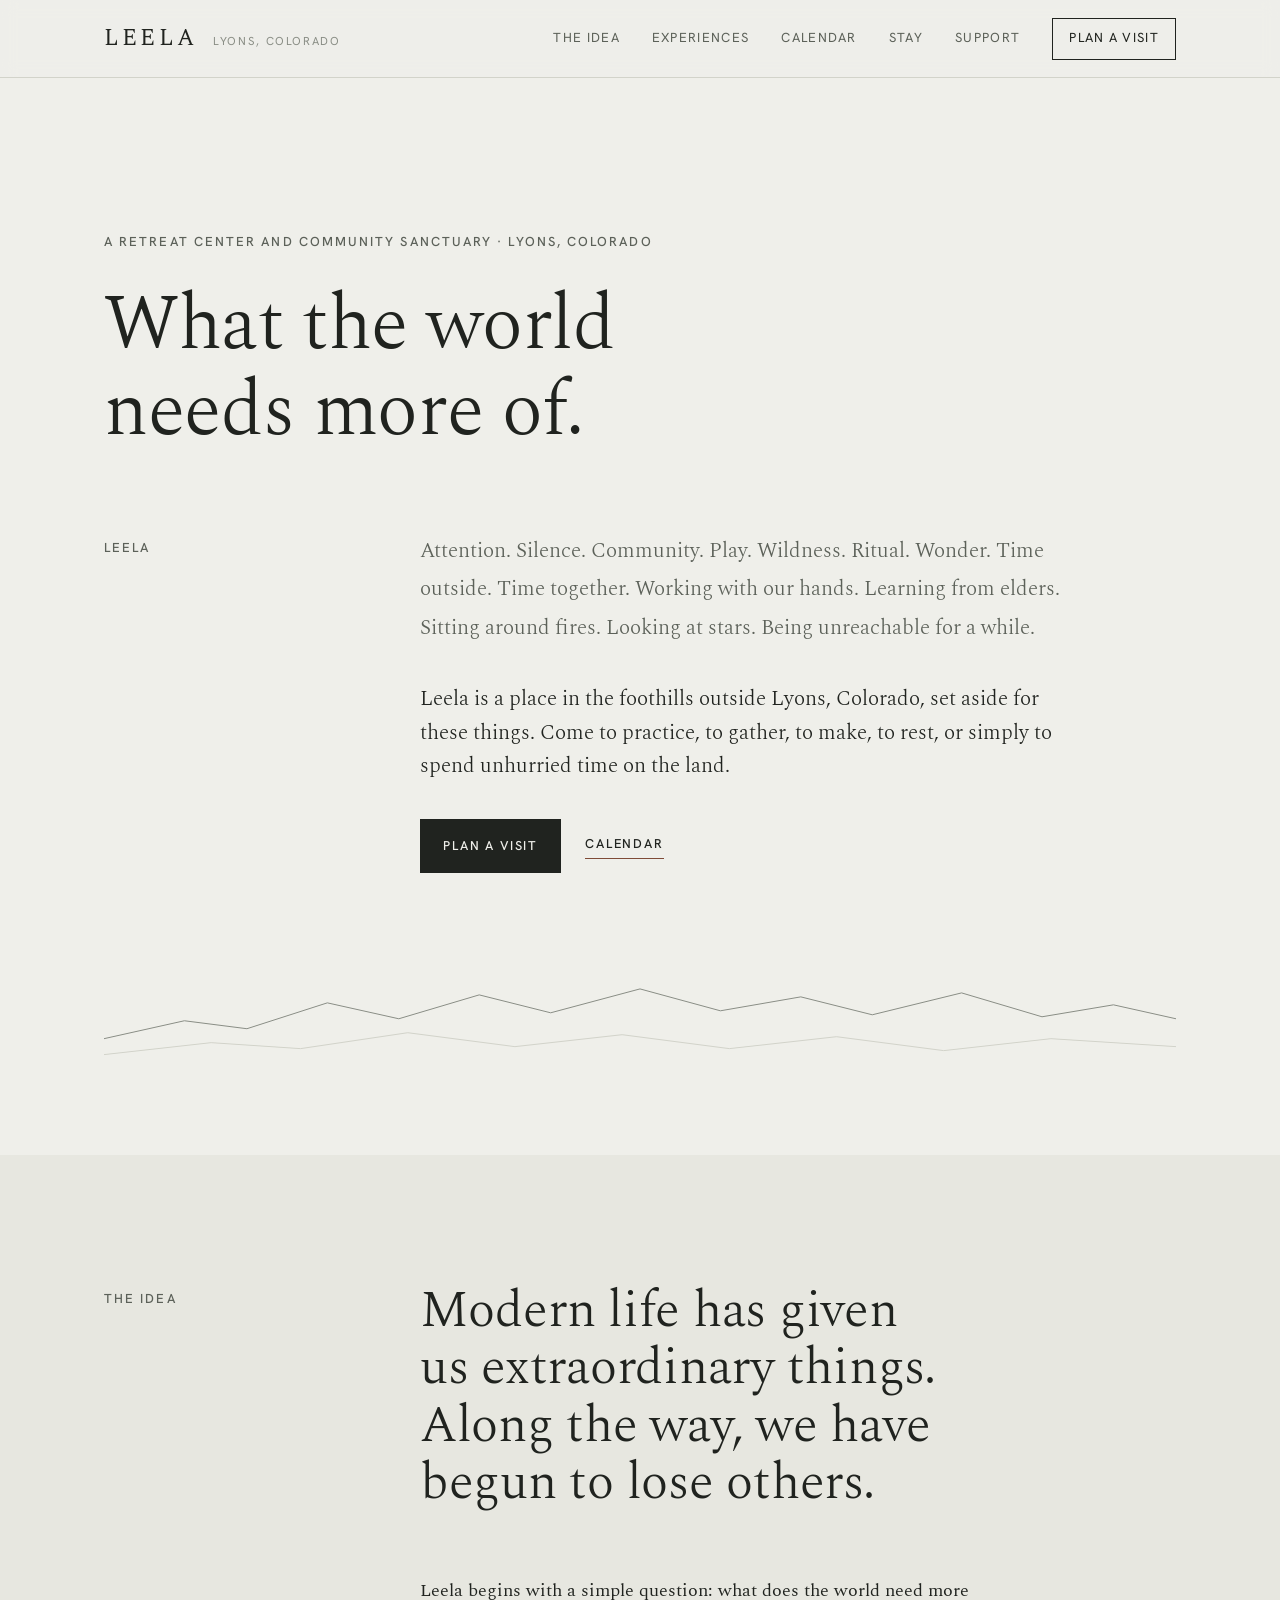
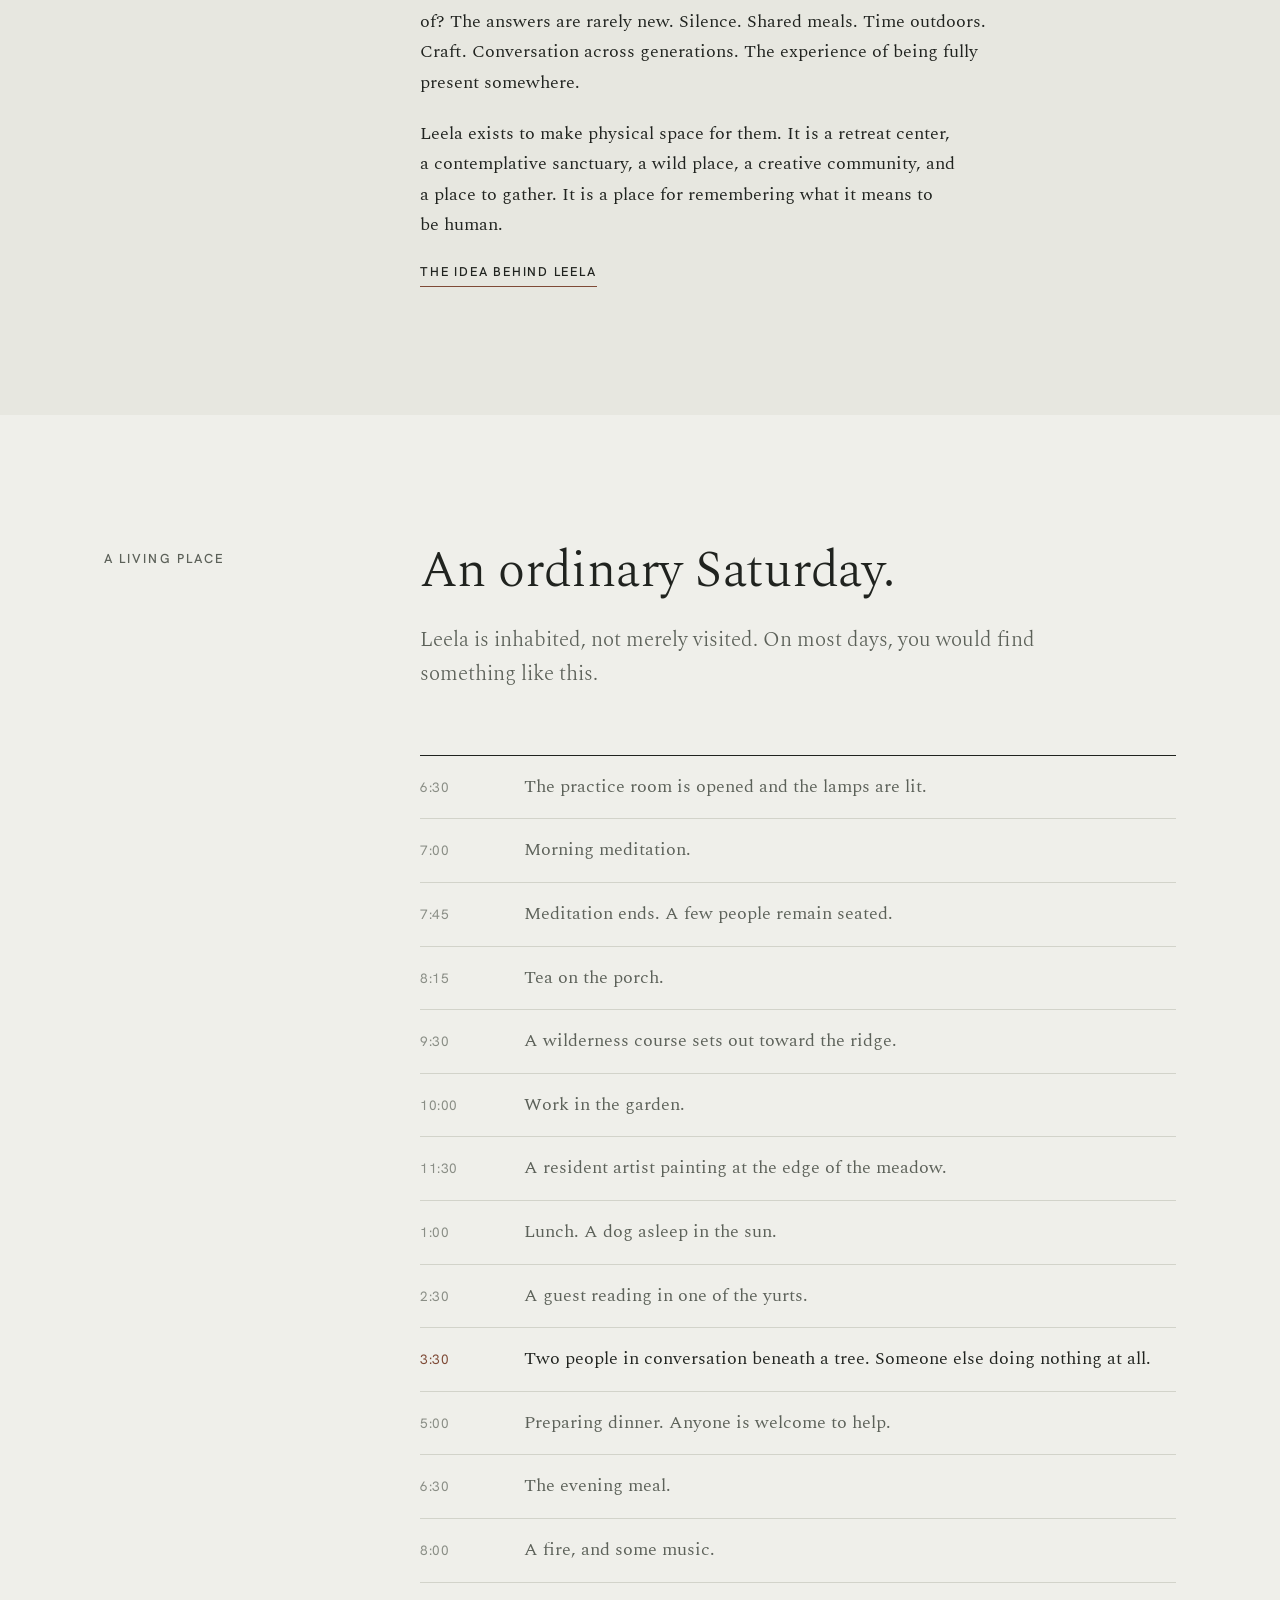
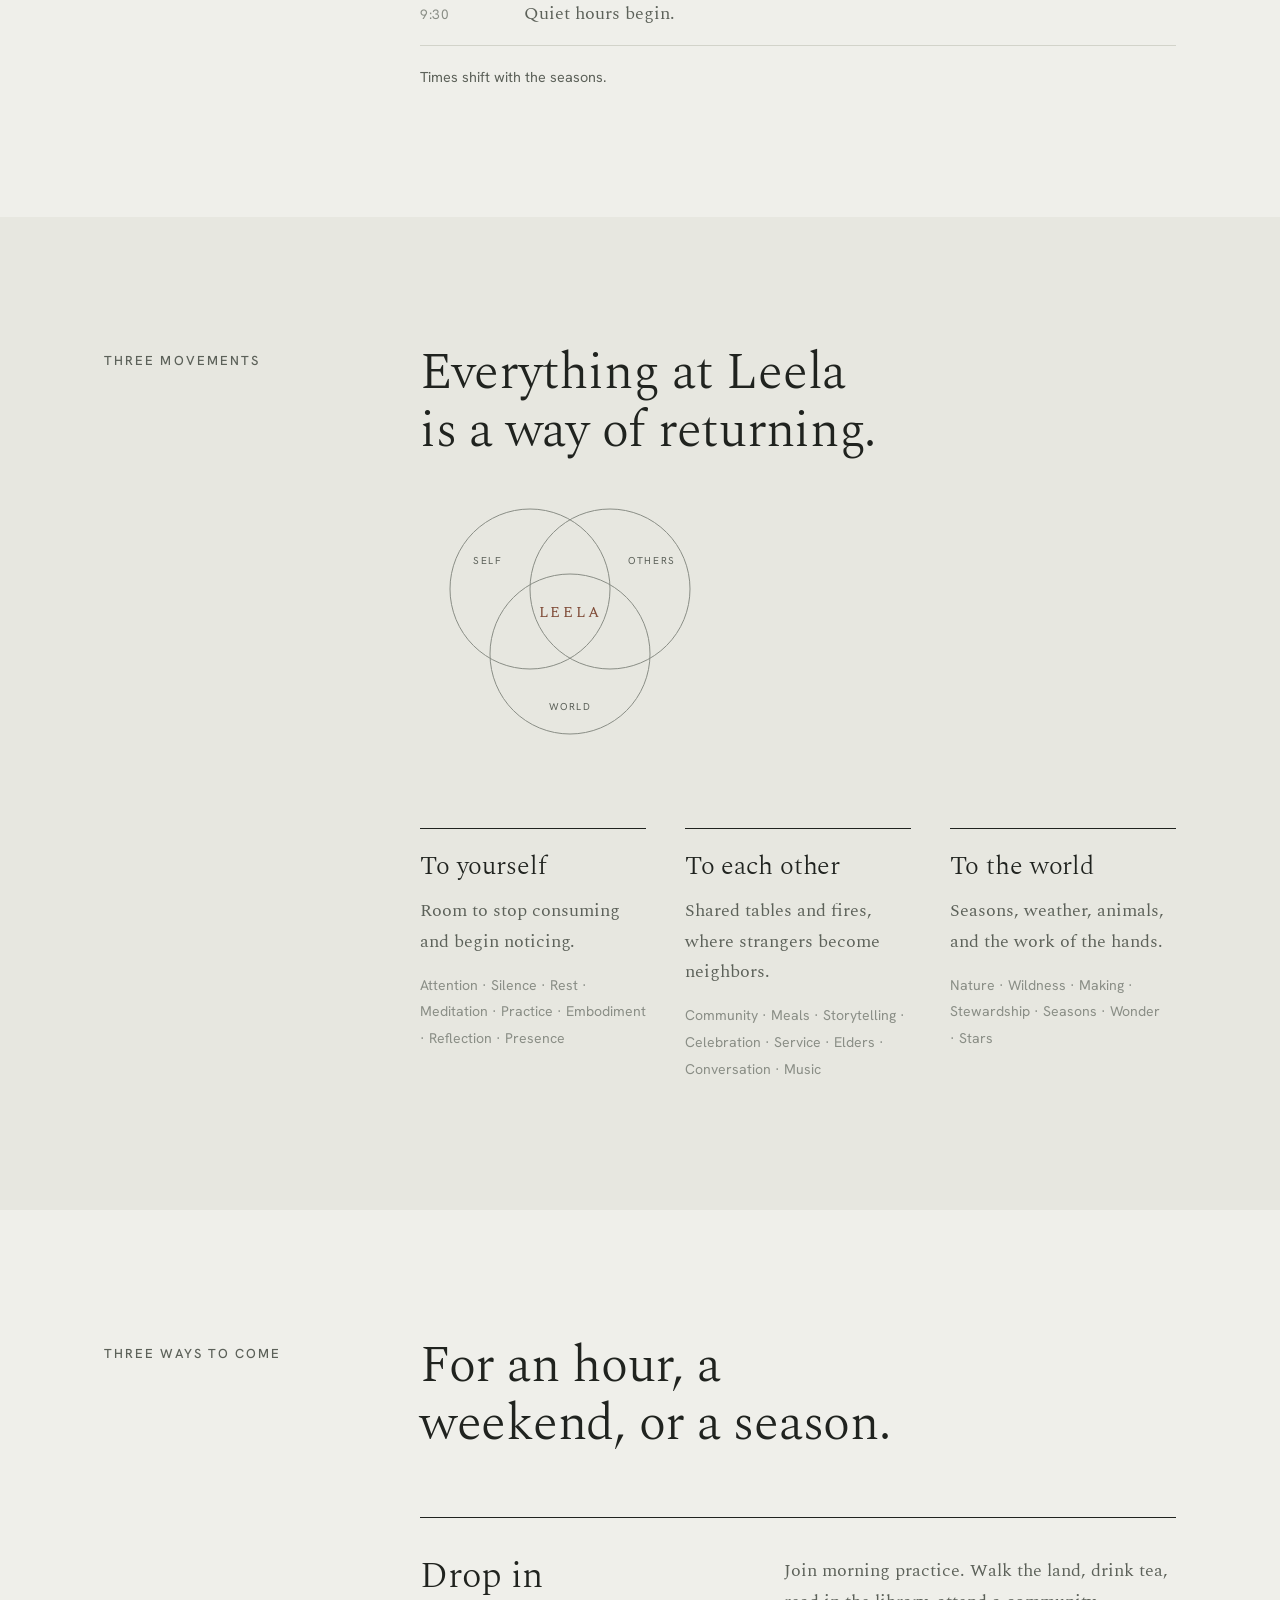
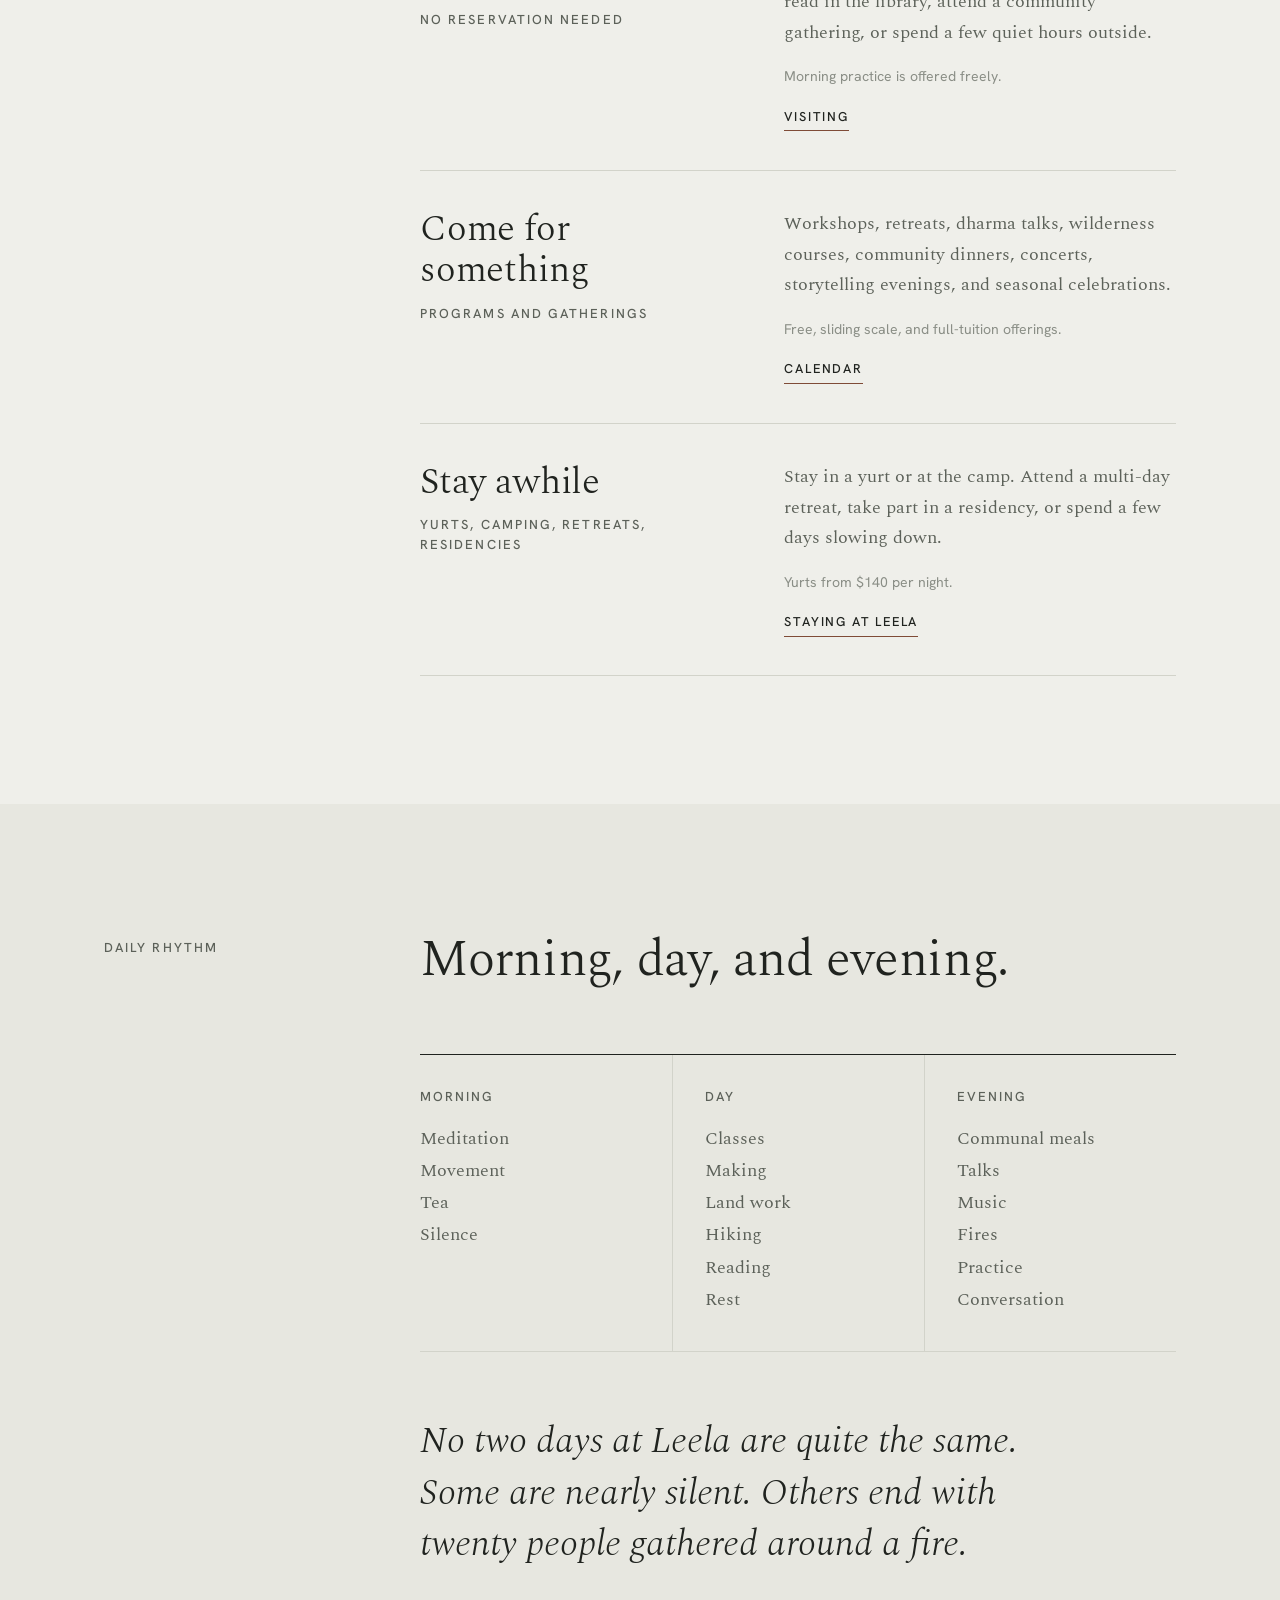
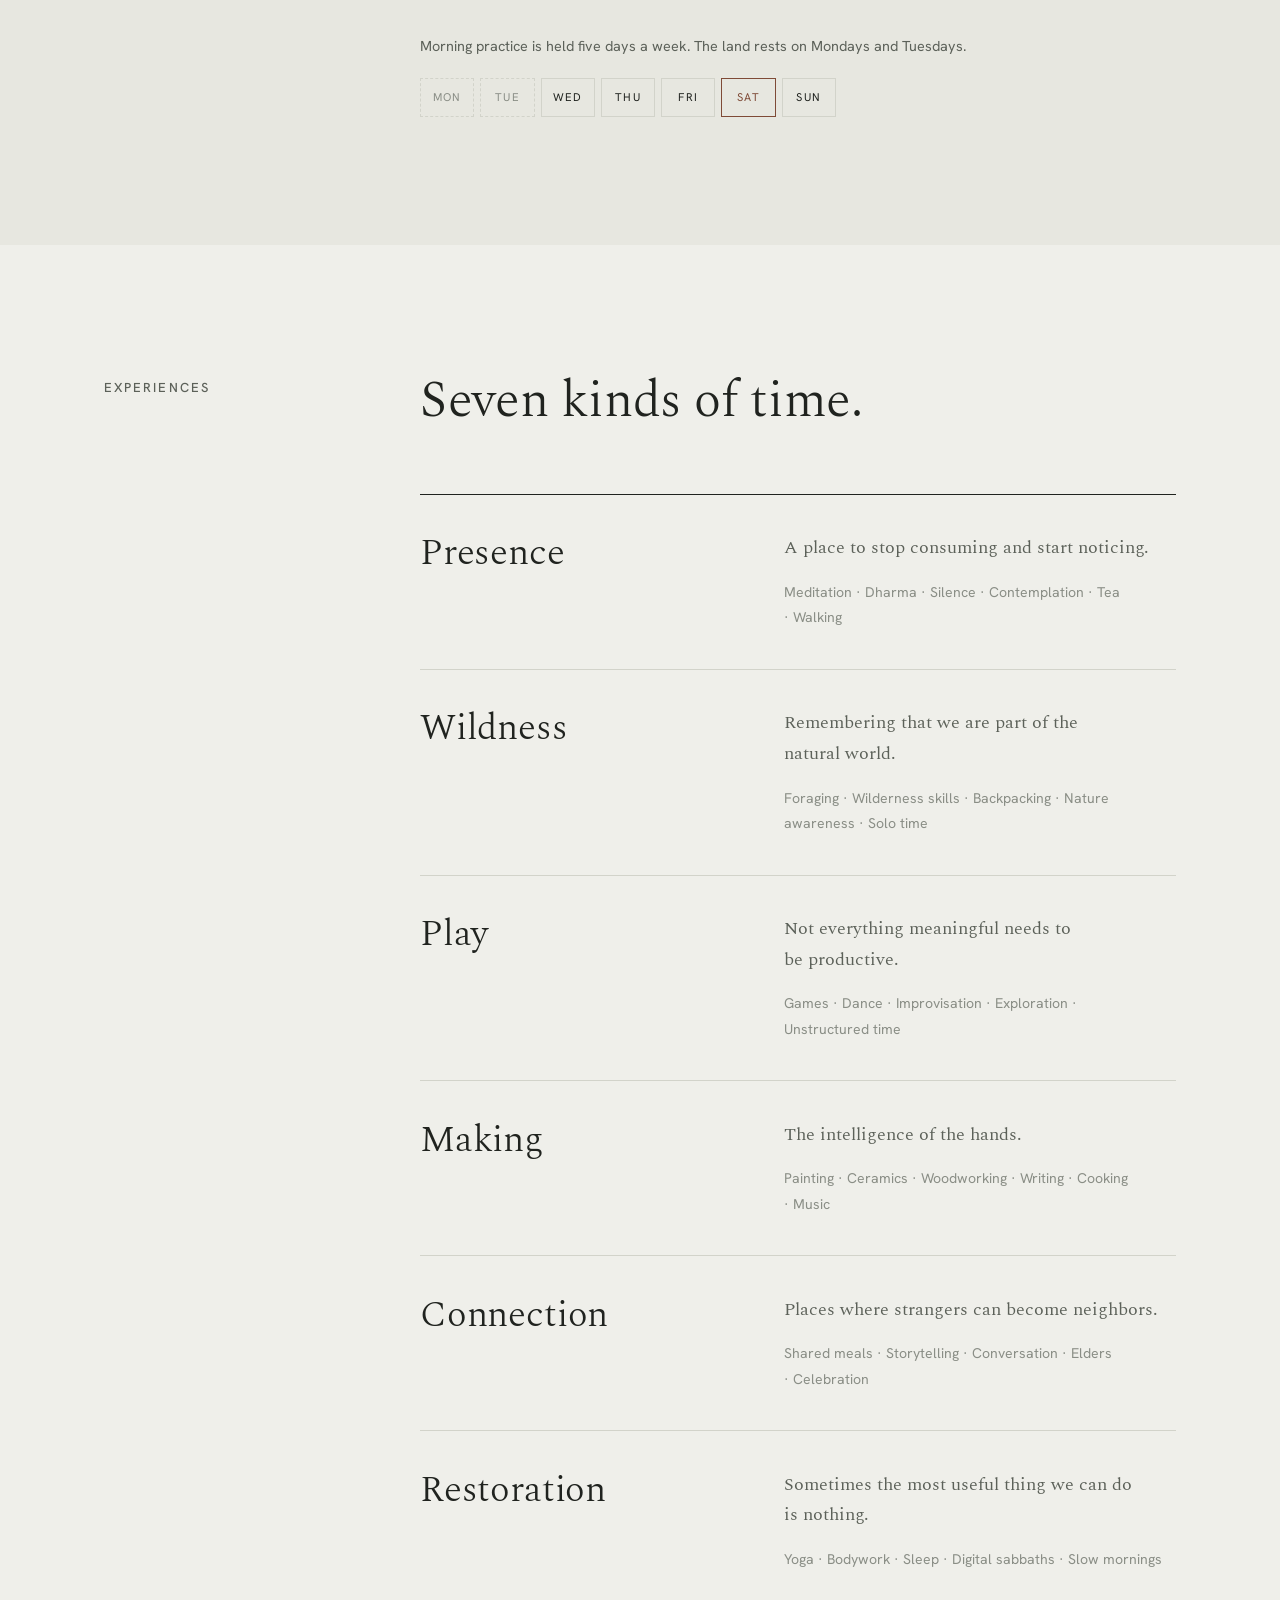
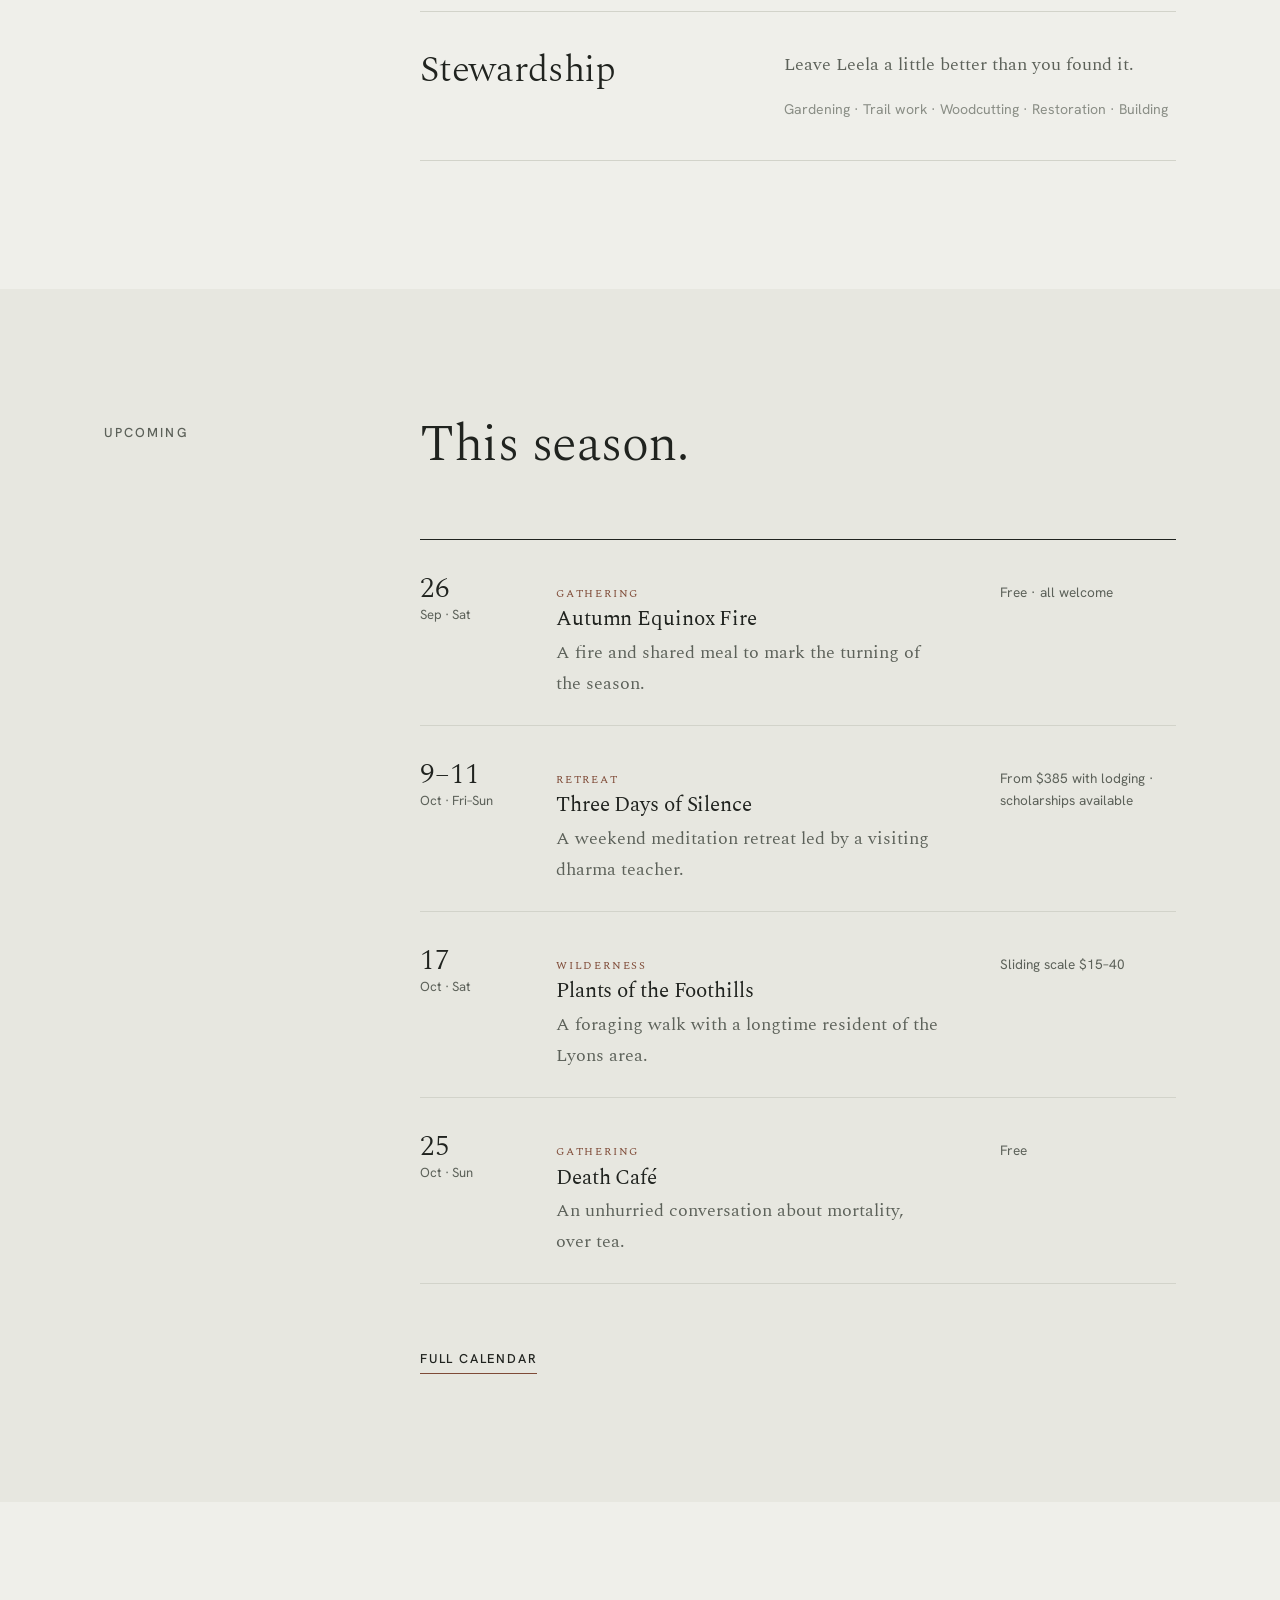
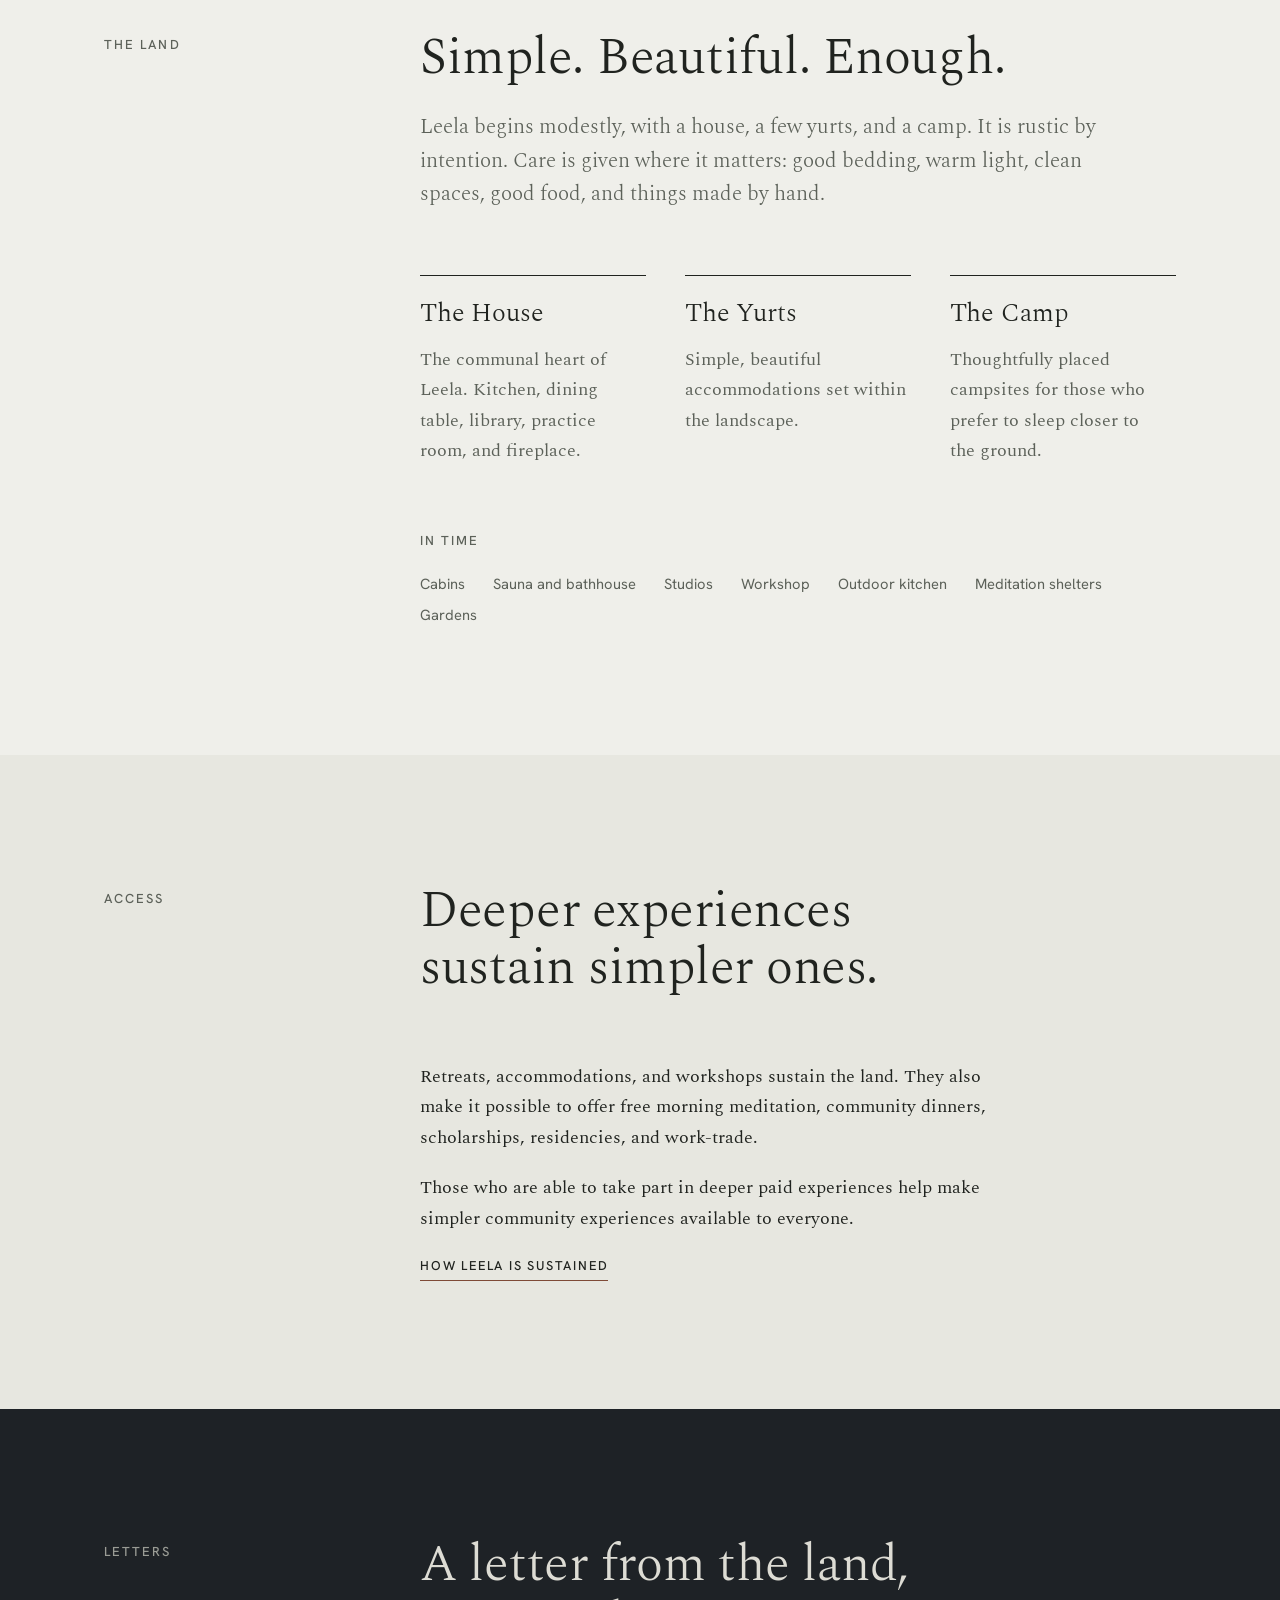
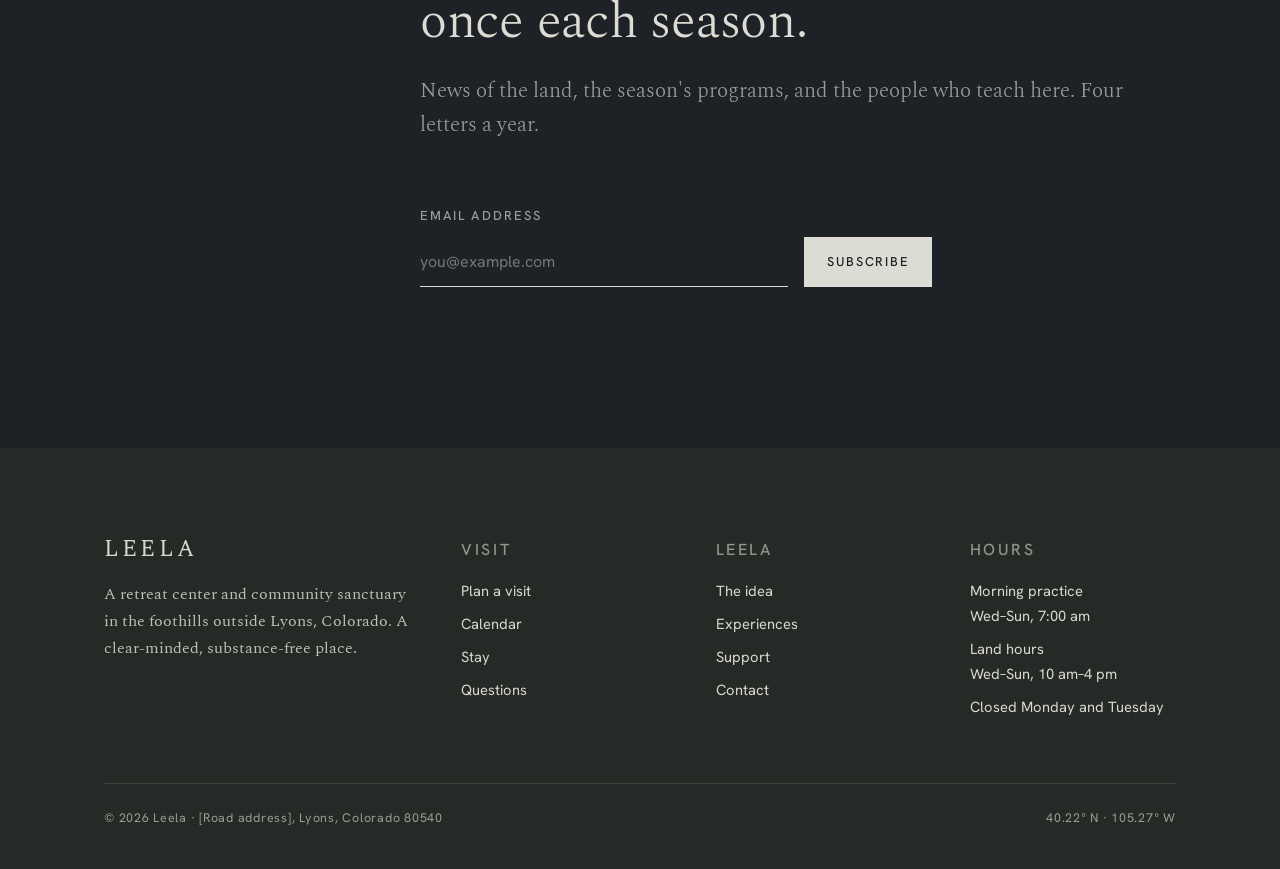
==== commit ff132568: "Refine tone and design: calmer copy, quieter typography, consistent grid Rewrites copy in a measured" ====
--- a/index.html
+++ b/index.html
@@ -4,364 +4,311 @@
 <meta charset="utf-8">
 <meta name="viewport" content="width=device-width, initial-scale=1, viewport-fit=cover">
 <title>Leela — What the world needs more of</title>
-<meta name="description" content="Leela is a retreat center and community sanctuary in the foothills outside Lyons, Colorado. Come for morning practice, come for something, or stay awhile.">
+<meta name="description" content="Leela is a retreat center and community sanctuary in the foothills outside Lyons, Colorado. A place for practice, gathering, making, rest, and time on the land.">
 <meta property="og:title" content="Leela — What the world needs more of">
-<meta property="og:description" content="Leela is a retreat center and community sanctuary in the foothills outside Lyons, Colorado. Come for morning practice, come for something, or stay awhile.">
+<meta property="og:description" content="Leela is a retreat center and community sanctuary in the foothills outside Lyons, Colorado. A place for practice, gathering, making, rest, and time on the land.">
 <meta property="og:type" content="website">
-<meta name="theme-color" content="#2e4636">
-<link rel="icon" href="data:image/svg+xml,%3Csvg xmlns='http://www.w3.org/2000/svg' viewBox='0 0 64 64'%3E%3Crect width='64' height='64' fill='%23ecede4'/%3E%3Ccircle cx='42' cy='24' r='9' fill='%23a9492f'/%3E%3Cpath d='M0 50 L16 34 L26 42 L40 28 L64 48 V64 H0Z' fill='%232e4636'/%3E%3C/svg%3E">
+<meta name="theme-color" content="#efefea">
+<link rel="icon" href="data:image/svg+xml,%3Csvg xmlns='http://www.w3.org/2000/svg' viewBox='0 0 64 64'%3E%3Crect width='64' height='64' fill='%23efefea'/%3E%3Ccircle cx='42' cy='24' r='9' fill='%237f4b37'/%3E%3Cpath d='M0 50 L16 34 L26 42 L40 28 L64 48 V64 H0Z' fill='%233b4b40'/%3E%3C/svg%3E">
 <link rel="preconnect" href="https://fonts.googleapis.com">
 <link rel="preconnect" href="https://fonts.gstatic.com" crossorigin>
-<link rel="stylesheet" href="https://fonts.googleapis.com/css2?family=Courier+Prime:wght@400;700&amp;family=Hanken+Grotesk:ital,wght@0,400;0,500;0,700;1,400&amp;family=IM+Fell+English:ital@0;1&amp;display=swap">
+<link rel="stylesheet" href="https://fonts.googleapis.com/css2?family=Hanken+Grotesk:wght@400;500&amp;family=Spectral:ital,wght@0,300;0,400;1,300&amp;display=swap">
 <link rel="stylesheet" href="assets/leela.css">
 </head>
 <body>
 <a class="skip" href="#main">Skip to content</a>
 <header class="site-header">
   <div class="wrap">
-    <a class="brand" href="index.html" aria-current="page"><span class="brand__name">Leela</span><span class="brand__place">Lyons, Colorado · 5,400 ft</span></a>
+    <a class="brand" href="index.html" aria-current="page"><span class="brand__name">Leela</span><span class="brand__place">Lyons, Colorado</span></a>
     <button class="menu-toggle" type="button" aria-expanded="false" aria-controls="site-nav">Menu</button>
     <nav class="nav" id="site-nav" aria-label="Main">
       <a href="about.html">The Idea</a>
       <a href="experiences.html">Experiences</a>
-      <a href="calendar.html">What's On</a>
+      <a href="calendar.html">Calendar</a>
       <a href="stay.html">Stay</a>
-      <a href="support.html">Keep It Open</a>
+      <a href="support.html">Support</a>
       <a class="nav__cta" href="visit.html">Plan a visit</a>
     </nav>
   </div>
 </header>
 <main id="main">
 
-  <!-- ============ HERO ============ -->
   <section class="hero" aria-labelledby="hero-title">
     <div class="wrap">
-      <p class="label hero__eyebrow">A retreat center &amp; community sanctuary · the foothills outside Lyons, Colorado</p>
-      <h1 id="hero-title">What the world needs <em>more</em> of.</h1>
-
-      <p class="hero__field" data-cycle aria-label="Attention. Play. Community. Silence. Wildness. Creativity. Ritual. Movement. Wonder. Boredom. Time outside. Time together. Working with our hands. Learning from elders. Sitting around fires. Looking at stars. Doing things we're bad at. Knowing our neighbors. Being unreachable for a while.">
-        <span>Attention.</span> <span>Play.</span> <span>Community.</span> <span>Silence.</span> <span>Wildness.</span> <span>Creativity.</span> <span>Ritual.</span> <span>Movement.</span> <span>Wonder.</span> <span>Boredom.</span> <span>Time outside.</span> <span>Time together.</span> <span>Working with our hands.</span> <span>Learning from elders.</span> <span>Sitting around fires.</span> <span>Looking at stars.</span> <span>Doing things we're bad at.</span> <span>Knowing our neighbors.</span> <span>Being unreachable for a while.</span>
-      </p>
-
-      <div class="hero__foot">
-        <p class="lede">Modern life has given us extraordinary things. Somewhere along the way we started losing others. Leela is a piece of land in the Colorado foothills where those things have room to come back.</p>
-        <div class="btn-row">
-          <a class="btn" href="visit.html">Come for morning practice</a>
-          <a class="btn btn--ghost" href="calendar.html">See what's on</a>
-        </div>
-      </div>
-    </div>
-
-    <svg class="ridge" viewBox="0 0 1200 170" preserveAspectRatio="none" aria-hidden="true">
-      <circle class="sun" cx="930" cy="92" r="34"/>
-      <path class="far" d="M0 120 L70 96 L130 104 L210 70 L280 88 L350 62 L430 84 L520 56 L600 80 L690 60 L760 78 L850 54 L940 86 L1030 66 L1110 88 L1200 74 L1200 170 L0 170 Z"/>
-      <path class="near" d="M0 150 L60 132 L120 140 L190 112 L240 124 L300 104 L360 128 L420 118 L500 138 L580 120 L640 134 L720 110 L800 130 L880 122 L960 140 L1040 118 L1120 132 L1200 124 L1200 170 L0 170 Z"/>
-    </svg>
-  </section>
-
-  <!-- ============ TODAY AT LEELA ============ -->
-  <section class="section" id="today" aria-labelledby="today-title">
-    <div class="wrap today">
-      <div class="today__intro">
+      <p class="label">A retreat center and community sanctuary · Lyons, Colorado</p>
+      <h1 id="hero-title" style="margin-top:2rem">What the world needs more of.</h1>
+      <div class="hero__lower">
+        <div class="grid__rail"><p class="label">Leela</p></div>
+        <div class="body">
+          <p class="qualities">Attention. Silence. Community. Play. Wildness. Ritual. Wonder. Time outside. Time together. Working with our hands. Learning from elders. Sitting around fires. Looking at stars. Being unreachable for a while.</p>
+          <p class="lede">Leela is a place in the foothills outside Lyons, Colorado, set aside for these things. Come to practice, to gather, to make, to rest, or simply to spend unhurried time on the land.</p>
+          <div class="btn-row">
+            <a class="btn" href="visit.html">Plan a visit</a>
+            <a class="more" href="calendar.html">Calendar</a>
+          </div>
+        </div>
+      </div>
+    </div>
+    <div class="wrap" style="margin-top:clamp(4rem,8vw,6rem)">
+      <svg class="horizon" viewBox="0 0 1200 90" preserveAspectRatio="none" aria-hidden="true">
+        <path d="M0 70 L90 52 L160 60 L250 34 L330 50 L420 26 L500 44 L600 20 L690 42 L780 28 L860 46 L960 24 L1050 48 L1130 36 L1200 50"/>
+        <path d="M0 86 L120 74 L220 80 L340 64 L460 78 L580 66 L700 80 L820 68 L940 82 L1060 70 L1200 78"/>
+      </svg>
+    </div>
+  </section>
+
+  <section class="sec sec--tint" aria-labelledby="idea-title">
+    <div class="wrap grid">
+      <div class="grid__rail"><p class="label">The idea</p></div>
+      <div class="grid__body">
+        <div class="heading">
+          <h2 id="idea-title">Modern life has given us extraordinary things. Along the way, we have begun to lose others.</h2>
+        </div>
+        <div class="prose">
+          <p>Leela begins with a simple question: what does the world need more of? The answers are rarely new. Silence. Shared meals. Time outdoors. Craft. Conversation across generations. The experience of being fully present somewhere.</p>
+          <p>Leela exists to make physical space for them. It is a retreat center, a contemplative sanctuary, a wild place, a creative community, and a place to gather. It is a place for remembering what it means to be human.</p>
+          <a class="more" href="about.html">The idea behind Leela</a>
+        </div>
+      </div>
+    </div>
+  </section>
+
+  <section class="sec" id="today" aria-labelledby="today-title">
+    <div class="wrap grid">
+      <div class="grid__rail"><p class="label">A living place</p></div>
+      <div class="grid__body">
+        <div class="heading">
+          <h2 id="today-title">An ordinary <span data-dayname>Wednesday</span>.</h2>
+          <p class="lede muted">Leela is inhabited, not merely visited. On most days, you would find something like this.</p>
+          <p class="muted" data-restnote hidden>On Mondays and Tuesdays the land rests. There is no morning practice, and the day is quieter.</p>
+        </div>
+        <div>
+          <ol class="log" data-log="open" aria-label="A day at Leela">
+            <li data-t="06:30"><time>6:30</time><span>The practice room is opened and the lamps are lit.</span></li>
+            <li data-t="07:00"><time>7:00</time><span>Morning meditation.</span></li>
+            <li data-t="07:45"><time>7:45</time><span>Meditation ends. A few people remain seated.</span></li>
+            <li data-t="08:15"><time>8:15</time><span>Tea on the porch.</span></li>
+            <li data-t="09:30"><time>9:30</time><span>A wilderness course sets out toward the ridge.</span></li>
+            <li data-t="10:00"><time>10:00</time><span>Work in the garden.</span></li>
+            <li data-t="11:30"><time>11:30</time><span>A resident artist painting at the edge of the meadow.</span></li>
+            <li data-t="13:00"><time>1:00</time><span>Lunch. A dog asleep in the sun.</span></li>
+            <li data-t="14:30"><time>2:30</time><span>A guest reading in one of the yurts.</span></li>
+            <li data-t="15:30"><time>3:30</time><span>Two people in conversation beneath a tree. Someone else doing nothing at all.</span></li>
+            <li data-t="17:00"><time>5:00</time><span>Preparing dinner. Anyone is welcome to help.</span></li>
+            <li data-t="18:30"><time>6:30</time><span>The evening meal.</span></li>
+            <li data-t="20:00"><time>8:00</time><span>A fire, and some music.</span></li>
+            <li data-t="21:30"><time>9:30</time><span>Quiet hours begin.</span></li>
+          </ol>
+          <ol class="log" data-log="rest" aria-label="A rest day at Leela" hidden>
+            <li data-t="07:00"><time>7:00</time><span>No bell. The practice room is open for personal practice.</span></li>
+            <li data-t="10:00"><time>10:00</time><span>Land hours begin. Walking, reading, sitting outside.</span></li>
+            <li data-t="13:00"><time>1:00</time><span>Small repairs around the property.</span></li>
+            <li data-t="16:00"><time>4:00</time><span>Land hours end.</span></li>
+            <li data-t="21:30"><time>9:30</time><span>Quiet hours begin.</span></li>
+          </ol>
+          <p class="small" style="margin-top:1.25rem">Times shift with the seasons.</p>
+        </div>
+      </div>
+    </div>
+  </section>
+
+  <section class="sec sec--tint" aria-labelledby="move-title">
+    <div class="wrap grid">
+      <div class="grid__rail"><p class="label">Three movements</p></div>
+      <div class="grid__body">
+        <div class="heading">
+          <h2 id="move-title">Everything at Leela is a way of returning.</h2>
+          <svg class="venn" viewBox="0 0 300 280" role="img" aria-label="Three overlapping circles for yourself, each other, and the world, with Leela where they meet.">
+            <circle cx="110" cy="105" r="80"/><circle cx="190" cy="105" r="80"/><circle cx="150" cy="170" r="80"/>
+            <text x="68" y="80" text-anchor="middle">Self</text>
+            <text x="232" y="80" text-anchor="middle">Others</text>
+            <text x="150" y="226" text-anchor="middle">World</text>
+            <text class="center" x="150" y="133" text-anchor="middle">LEELA</text>
+          </svg>
+        </div>
+        <div class="movements">
+          <div class="movement">
+            <h3>To yourself</h3>
+            <p>Room to stop consuming and begin noticing.</p>
+            <p class="words">Attention · Silence · Rest · Meditation · Practice · Embodiment · Reflection · Presence</p>
+          </div>
+          <div class="movement">
+            <h3>To each other</h3>
+            <p>Shared tables and fires, where strangers become neighbors.</p>
+            <p class="words">Community · Meals · Storytelling · Celebration · Service · Elders · Conversation · Music</p>
+          </div>
+          <div class="movement">
+            <h3>To the world</h3>
+            <p>Seasons, weather, animals, and the work of the hands.</p>
+            <p class="words">Nature · Wildness · Making · Stewardship · Seasons · Wonder · Stars</p>
+          </div>
+        </div>
+      </div>
+    </div>
+  </section>
+
+  <section class="sec" aria-labelledby="ways-title">
+    <div class="wrap grid">
+      <div class="grid__rail"><p class="label">Three ways to come</p></div>
+      <div class="grid__body">
+        <div class="heading"><h2 id="ways-title">For an hour, a weekend, or a season.</h2></div>
+        <div class="rows">
+          <div class="row">
+            <div><h3>Drop in</h3><span class="label row__note">No reservation needed</span></div>
+            <div class="row__body">
+              <p>Join morning practice. Walk the land, drink tea, read in the library, attend a community gathering, or spend a few quiet hours outside.</p>
+              <p class="row__meta">Morning practice is offered freely.</p>
+              <a class="more" href="visit.html#drop-in">Visiting</a>
+            </div>
+          </div>
+          <div class="row">
+            <div><h3>Come for something</h3><span class="label row__note">Programs and gatherings</span></div>
+            <div class="row__body">
+              <p>Workshops, retreats, dharma talks, wilderness courses, community dinners, concerts, storytelling evenings, and seasonal celebrations.</p>
+              <p class="row__meta">Free, sliding scale, and full-tuition offerings.</p>
+              <a class="more" href="calendar.html">Calendar</a>
+            </div>
+          </div>
+          <div class="row">
+            <div><h3>Stay awhile</h3><span class="label row__note">Yurts, camping, retreats, residencies</span></div>
+            <div class="row__body">
+              <p>Stay in a yurt or at the camp. Attend a multi-day retreat, take part in a residency, or spend a few days slowing down.</p>
+              <p class="row__meta" data-ph="rate">Yurts from $140 per night.</p>
+              <a class="more" href="stay.html">Staying at Leela</a>
+            </div>
+          </div>
+        </div>
+      </div>
+    </div>
+  </section>
+
+  <section class="sec sec--tint" aria-labelledby="rhythm-title">
+    <div class="wrap grid">
+      <div class="grid__rail"><p class="label">Daily rhythm</p></div>
+      <div class="grid__body">
+        <div class="heading"><h2 id="rhythm-title">Morning, day, and evening.</h2></div>
+        <div class="rhythm">
+          <div class="rhythm__part">
+            <p class="label">Morning</p>
+            <ul><li>Meditation</li><li>Movement</li><li>Tea</li><li>Silence</li></ul>
+          </div>
+          <div class="rhythm__part">
+            <p class="label">Day</p>
+            <ul><li>Classes</li><li>Making</li><li>Land work</li><li>Hiking</li><li>Reading</li><li>Rest</li></ul>
+          </div>
+          <div class="rhythm__part">
+            <p class="label">Evening</p>
+            <ul><li>Communal meals</li><li>Talks</li><li>Music</li><li>Fires</li><li>Practice</li><li>Conversation</li></ul>
+          </div>
+        </div>
+        <blockquote class="quote">No two days at Leela are quite the same. Some are nearly silent. Others end with twenty people gathered around a fire.</blockquote>
         <div class="stack">
-          <p class="label label--stone">Leela is a living place</p>
-          <h2 id="today-title">An ordinary <span data-dayname>Wednesday</span>.</h2>
-          <p class="lede">Leela isn't a venue that sits empty until someone books a retreat. People live here, work here, and wander in. On any given day, this is roughly what you'd find.</p>
-          <p class="muted" data-restnote hidden>Mondays and Tuesdays the land rests. There's no morning bell and fewer people around. This is what those days look like.</p>
-          <p class="muted">Times shift with the seasons, and more than a little with the weather.</p>
-        </div>
-      </div>
-
-      <div>
-        <ol class="log" data-log="open" aria-label="A day at Leela">
-          <li data-t="06:30"><time>6:30</time><span>Lamps lit in the practice room. Kettle on.</span></li>
-          <li data-t="07:00"><time>7:00</time><span>Morning sit. Forty minutes. The bell rings once at the start and once at the end.</span></li>
-          <li data-t="07:45"><time>7:45</time><span>Meditation finishing. Someone stays on the cushion anyway.</span></li>
-          <li data-t="08:15"><time>8:15</time><span>Tea on the porch. Oatmeal in the big pot.</span></li>
-          <li data-t="09:30"><time>9:30</time><span>A wilderness class loads packs by the woodshed, headed for the ridge.</span></li>
-          <li data-t="10:00"><time>10:00</time><span>Three people in the garden, disagreeing gently about garlic.</span></li>
-          <li data-t="11:30"><time>11:30</time><span>Someone painting the same ponderosa for the fourth day in a row.</span></li>
-          <li data-t="13:00"><time>1:00</time><span>Lunch. The dog has found the one patch of sun on the porch.</span></li>
-          <li data-t="14:30"><time>2:30</time><span>A guest in the second yurt is reading. Or asleep. Hard to tell.</span></li>
-          <li data-t="15:30"><time>3:30</time><span>Two people talking under the big tree. Someone on the bench doing absolutely nothing. Both are allowed.</span></li>
-          <li data-t="17:00"><time>5:00</time><span>Chopping vegetables for dinner. Anyone can grab a knife.</span></li>
-          <li data-t="18:30"><time>6:30</time><span>Dinner at the long table.</span></li>
-          <li data-t="20:00"><time>8:00</time><span>Fire in the pit. Somebody brought a fiddle and only knows two songs.</span></li>
-          <li data-t="21:30"><time>9:30</time><span>Stars. Quiet hours begin.</span></li>
+          <p class="small">Morning practice is held five days a week. The land rests on Mondays and Tuesdays.</p>
+          <div class="week" aria-label="Practice days">
+            <span class="off" title="Rest day">Mon</span><span class="off" title="Rest day">Tue</span><span>Wed</span><span>Thu</span><span>Fri</span><span>Sat</span><span>Sun</span>
+          </div>
+        </div>
+      </div>
+    </div>
+  </section>
+
+  <section class="sec" aria-labelledby="xp-title">
+    <div class="wrap grid">
+      <div class="grid__rail"><p class="label">Experiences</p></div>
+      <div class="grid__body">
+        <div class="heading"><h2 id="xp-title">Seven kinds of time.</h2></div>
+        <div class="rows">
+          <a class="row" href="experiences.html#presence"><h3>Presence</h3><div class="row__body"><p>A place to stop consuming and start noticing.</p><p class="row__meta">Meditation · Dharma · Silence · Contemplation · Tea · Walking</p></div></a>
+          <a class="row" href="experiences.html#wildness"><h3>Wildness</h3><div class="row__body"><p>Remembering that we are part of the natural world.</p><p class="row__meta">Foraging · Wilderness skills · Backpacking · Nature awareness · Solo time</p></div></a>
+          <a class="row" href="experiences.html#play"><h3>Play</h3><div class="row__body"><p>Not everything meaningful needs to be productive.</p><p class="row__meta">Games · Dance · Improvisation · Exploration · Unstructured time</p></div></a>
+          <a class="row" href="experiences.html#making"><h3>Making</h3><div class="row__body"><p>The intelligence of the hands.</p><p class="row__meta">Painting · Ceramics · Woodworking · Writing · Cooking · Music</p></div></a>
+          <a class="row" href="experiences.html#connection"><h3>Connection</h3><div class="row__body"><p>Places where strangers can become neighbors.</p><p class="row__meta">Shared meals · Storytelling · Conversation · Elders · Celebration</p></div></a>
+          <a class="row" href="experiences.html#restoration"><h3>Restoration</h3><div class="row__body"><p>Sometimes the most useful thing we can do is nothing.</p><p class="row__meta">Yoga · Bodywork · Sleep · Digital sabbaths · Slow mornings</p></div></a>
+          <a class="row" href="experiences.html#stewardship"><h3>Stewardship</h3><div class="row__body"><p>Leave Leela a little better than you found it.</p><p class="row__meta">Gardening · Trail work · Woodcutting · Restoration · Building</p></div></a>
+        </div>
+      </div>
+    </div>
+  </section>
+
+  <section class="sec sec--tint" aria-labelledby="upcoming-title">
+    <div class="wrap grid">
+      <div class="grid__rail"><p class="label">Upcoming</p></div>
+      <div class="grid__body">
+        <div class="heading"><h2 id="upcoming-title">This season.</h2></div>
+        <ol class="events">
+          <li class="event">
+            <p class="event__date"><b>26</b>Sep · Sat</p>
+            <div><span class="event__kind">Gathering</span><h3>Autumn Equinox Fire</h3><p>A fire and shared meal to mark the turning of the season.</p></div>
+            <p class="event__meta">Free · all welcome</p>
+          </li>
+          <li class="event">
+            <p class="event__date"><b>9–11</b>Oct · Fri–Sun</p>
+            <div><span class="event__kind">Retreat</span><h3>Three Days of Silence</h3><p>A weekend meditation retreat led by a visiting dharma teacher.</p></div>
+            <p class="event__meta" data-ph="price">From $385 with lodging · scholarships available</p>
+          </li>
+          <li class="event">
+            <p class="event__date"><b>17</b>Oct · Sat</p>
+            <div><span class="event__kind">Wilderness</span><h3>Plants of the Foothills</h3><p>A foraging walk with a longtime resident of the Lyons area.</p></div>
+            <p class="event__meta">Sliding scale $15–40</p>
+          </li>
+          <li class="event">
+            <p class="event__date"><b>25</b>Oct · Sun</p>
+            <div><span class="event__kind">Gathering</span><h3>Death Café</h3><p>An unhurried conversation about mortality, over tea.</p></div>
+            <p class="event__meta">Free</p>
+          </li>
         </ol>
-        <ol class="log" data-log="rest" aria-label="A rest day at Leela" hidden>
-          <li data-t="07:00"><time>7:00</time><span>No bell today. The practice room is open for anyone who wants it.</span></li>
-          <li data-t="09:00"><time>9:00</time><span>Staff sleep in. The land does too.</span></li>
-          <li data-t="10:00"><time>10:00</time><span>Land hours begin. Walk the loop trail, read on the porch, sit under the ponderosas.</span></li>
-          <li data-t="13:00"><time>1:00</time><span>Someone fixing the woodshed door, slowly, with a borrowed tool.</span></li>
-          <li data-t="16:00"><time>4:00</time><span>Land hours end. The dog does a last lap.</span></li>
-          <li data-t="20:00"><time>8:00</time><span>Stars, as usual.</span></li>
-        </ol>
-      </div>
-    </div>
-  </section>
-
-  <!-- ============ THREE MOVEMENTS ============ -->
-  <section class="section section--alt" aria-labelledby="move-title">
-    <div class="wrap">
-      <div class="section-head">
-        <p class="label label--stone">Three movements</p>
-        <h2 id="move-title">Everything at Leela is a way of coming back.</h2>
-      </div>
-      <div class="movements">
-        <svg class="venn" viewBox="0 0 520 490" role="img" aria-label="Three overlapping circles: come back to yourself, to each other, and to the world. Leela sits where all three meet.">
-          <circle class="c1" cx="190" cy="185" r="150"/>
-          <circle class="c2" cx="330" cy="185" r="150"/>
-          <circle class="c3" cx="260" cy="305" r="150"/>
-          <text x="110" y="130" text-anchor="middle">Yourself</text>
-          <text x="410" y="130" text-anchor="middle">Each other</text>
-          <text x="260" y="405" text-anchor="middle">The world</text>
-          <text class="center" x="260" y="236" text-anchor="middle">Leela</text>
-        </svg>
-
-        <div class="movement-list">
-          <div class="movement">
-            <h3>Come back to yourself</h3>
-            <p>Room to stop consuming and start noticing.</p>
-            <p class="words">Attention · Silence · Rest · Meditation · Practice · Embodiment · Reflection · Boredom · Presence</p>
-          </div>
-          <div class="movement">
-            <h3>Come back to each other</h3>
-            <p>A long table, a fire, and people you didn't know yesterday.</p>
-            <p class="words">Community · Play · Meals · Storytelling · Celebration · Service · Elders · Conversation · Music · Laughter</p>
-          </div>
-          <div class="movement">
-            <h3>Come back to the world</h3>
-            <p>Weather, seasons, animals, dirt under your fingernails.</p>
-            <p class="words">Nature · Wildness · Making · Stewardship · Seasons · Animals · Weather · Wonder · Working with the hands · Stars</p>
-          </div>
-        </div>
-      </div>
-    </div>
-  </section>
-
-  <!-- ============ THREE WAYS ============ -->
-  <section class="section" aria-labelledby="ways-title">
-    <div class="wrap">
-      <div class="section-head">
-        <p class="label label--stone">Three ways in</p>
-        <h2 id="ways-title">Come for an hour, a weekend, or a while.</h2>
-      </div>
-      <div class="ways">
-        <article class="way">
-          <h3><small>For a morning or an afternoon</small>Drop in</h3>
-          <div>
-            <p>Sit with us in the morning. Walk the land. Drink tea. Read a book on the porch. Come to a community gathering, or spend a few hours outside without anyone asking anything of you.</p>
-            <ul><li>Morning practice</li><li>Land hours</li><li>Tea</li><li>The library</li><li>Community nights</li></ul>
-          </div>
-          <div class="way__side">
-            <span class="way__price">Morning practice is free.</span>
-            <a class="arrow-link" href="visit.html#drop-in">Visiting the land</a>
-          </div>
-        </article>
-        <article class="way">
-          <h3><small>For a day or an evening</small>Come for something</h3>
-          <div>
-            <p>Workshops, retreats, dharma talks, wilderness courses, concerts, storytelling nights, seasonal celebrations, and community dinners. Some are free, some are sliding scale, some are full retreats.</p>
-            <ul><li>Workshops</li><li>Talks</li><li>Wilderness courses</li><li>Dinners</li><li>Concerts</li><li>Celebrations</li></ul>
-          </div>
-          <div class="way__side">
-            <span class="way__price">Free to sliding scale to full retreats.</span>
-            <a class="arrow-link" href="calendar.html">What's on</a>
-          </div>
-        </article>
-        <article class="way">
-          <h3><small>For a few nights or longer</small>Stay awhile</h3>
-          <div>
-            <p>Sleep in a yurt or pitch a tent at the camp. Join a multi-day retreat, take a residency, or just give yourself a few days to slow down to the speed of the place.</p>
-            <ul><li>Yurts</li><li>Camping</li><li>Retreats</li><li>Residencies</li><li>Work-trade</li></ul>
-          </div>
-          <div class="way__side">
-            <span class="way__price" data-ph="rate">Yurts from $140 a night.</span>
-            <a class="arrow-link" href="stay.html">Staying at Leela</a>
-          </div>
-        </article>
-      </div>
-    </div>
-  </section>
-
-  <!-- ============ DAILY RHYTHM ============ -->
-  <section class="section section--rule" aria-labelledby="rhythm-title">
-    <div class="wrap">
-      <div class="section-head">
-        <p class="label label--stone">Daily rhythm</p>
-        <h2 id="rhythm-title">Morning, day, evening.</h2>
-      </div>
-
-      <div class="rhythm">
-        <div class="rhythm__part rhythm__part--morning">
-          <p class="label">Morning</p>
-          <h3>Quiet first.</h3>
-          <ul><li>Meditation</li><li>Movement</li><li>Tea</li><li>Silence</li></ul>
-          <p class="hours">Wednesday to Sunday, from first light</p>
-        </div>
-        <div class="rhythm__part rhythm__part--day">
-          <p class="label">Day</p>
-          <h3>Hands and feet.</h3>
-          <ul><li>Classes</li><li>Making</li><li>Land work</li><li>Hiking</li><li>Reading</li><li>Wandering</li><li>Rest</li></ul>
-          <p class="hours">Land hours, 10 to 4</p>
-        </div>
-        <div class="rhythm__part rhythm__part--evening">
-          <div class="rhythm__stars" aria-hidden="true"></div>
-          <p class="label">Evening</p>
-          <h3>Around the table and the fire.</h3>
-          <ul><li>Communal meals</li><li>Talks</li><li>Music</li><li>Fires</li><li>Practice</li><li>Conversation</li></ul>
-          <p class="hours">Most nights something, some nights nothing</p>
-        </div>
-      </div>
-
-      <div class="rhythm-note">
-        <blockquote>No two days at Leela are quite the same. Some are nearly silent. Others involve twenty people laughing around a fire.</blockquote>
-        <div class="rest-days">
-          <p>Morning practice runs five days a week. On Mondays and Tuesdays the land rests.</p>
-          <div class="week" aria-label="Practice days this week">
-            <span class="off" title="Rest day">Mon</span><span class="off" title="Rest day">Tue</span><span>Wed</span><span>Thu</span><span>Fri</span><span>Sat</span><span>Sun</span>
-          </div>
-        </div>
-      </div>
-    </div>
-  </section>
-
-  <!-- ============ EXPERIENCES ============ -->
-  <section class="section section--alt" aria-labelledby="xp-title">
-    <div class="wrap">
-      <div class="section-head">
-        <p class="label label--stone">What happens here</p>
-        <h2 id="xp-title">Seven kinds of time.</h2>
-        <p class="lede">Most of what happens at Leela falls somewhere among these. Plenty of it falls between them.</p>
-      </div>
-      <ul class="xp-list">
-        <li><a class="xp" href="experiences.html#presence"><h3>Presence</h3><p class="xp__line">A place to stop consuming and start noticing.</p><p class="xp__words">Meditation · Dharma · Silence · Contemplation · Breath · Tea · Walking</p></a></li>
-        <li><a class="xp" href="experiences.html#wildness"><h3>Wildness</h3><p class="xp__line">Remembering that humans are animals too.</p><p class="xp__words">Foraging · Wilderness skills · Backpacking · Nature awareness · Solo time · Ecology</p></a></li>
-        <li><a class="xp" href="experiences.html#play"><h3>Play</h3><p class="xp__line">Adults need recess too.</p><p class="xp__words">Games · Dance · Improvisation · Exploration · Silliness · Costumes</p></a></li>
-        <li><a class="xp" href="experiences.html#making"><h3>Making</h3><p class="xp__line">Remembering the intelligence of our hands.</p><p class="xp__words">Painting · Ceramics · Woodworking · Writing · Cooking · Gardening · Music</p></a></li>
-        <li><a class="xp" href="experiences.html#connection"><h3>Connection</h3><p class="xp__line">Where strangers can become neighbors.</p><p class="xp__words">Shared meals · Storytelling · Conversation · Elders · Fires · Celebration</p></a></li>
-        <li><a class="xp" href="experiences.html#restoration"><h3>Restoration</h3><p class="xp__line">Sometimes the most useful thing we can do is nothing.</p><p class="xp__words">Yoga · Bodywork · Cold water · Hammocks · Sleep · Slow mornings</p></a></li>
-        <li><a class="xp" href="experiences.html#stewardship"><h3>Stewardship</h3><p class="xp__line">Leave Leela a little better than you found it.</p><p class="xp__words">Gardening · Trail work · Stacking wood · Restoration · Building · Caring for shared spaces</p></a></li>
-      </ul>
-    </div>
-  </section>
-
-  <!-- ============ BULLETIN BOARD ============ -->
-  <section class="section" aria-labelledby="board-title">
-    <div class="wrap">
-      <div class="section-head">
-        <p class="label label--stone">On the board by the kitchen door</p>
-        <h2 id="board-title">Coming up.</h2>
-      </div>
-      <div class="board">
-        <article class="note note--stone">
-          <time datetime="2026-09-26">Sat · Sep 26 · 6pm</time>
-          <h3>Autumn Equinox Fire</h3>
-          <p>Equal parts light and dark. A fire, a potluck, and whatever songs people know the words to.</p>
-          <p class="meta">Free · all welcome · bring a dish</p>
-        </article>
-        <article class="note">
-          <time datetime="2026-10-01">Thu · Oct 1 · 6:30pm</time>
-          <h3>Community Dinner</h3>
-          <p>Soup, bread, and a long table. Stay afterward to wash dishes. That part counts too.</p>
-          <p class="meta">By donation</p>
-        </article>
-        <article class="note note--pine">
-          <time datetime="2026-10-09">Fri–Sun · Oct 9–11</time>
-          <h3>Three Days of Quiet</h3>
-          <p>A silent weekend retreat with meditation, walking, and simple meals. Led by a visiting dharma teacher.</p>
-          <p class="meta" data-ph="price">From $385 with lodging · scholarships available</p>
-        </article>
-        <article class="note">
-          <time datetime="2026-10-14">Wed · Oct 14 · 7pm</time>
-          <h3>Bad Drawing Night</h3>
-          <p>Pencils provided. Talent discouraged. Prizes for the least accurate horse.</p>
-          <p class="meta">$10 suggested · materials included</p>
-        </article>
-        <article class="note note--pine">
-          <time datetime="2026-10-17">Sat · Oct 17 · 9am</time>
-          <h3>Plants of the Foothills</h3>
-          <p>A slow foraging walk with a neighbor who has been wandering these hills for fifty years.</p>
-          <p class="meta">Sliding scale $15–40</p>
-        </article>
-        <article class="note note--stone">
-          <time datetime="2026-10-25">Sun · Oct 25 · 2pm</time>
-          <h3>Death Café</h3>
-          <p>Tea, cake, and an unhurried conversation about the one thing we all have in common.</p>
-          <p class="meta">Free · no experience necessary</p>
-        </article>
-      </div>
-      <p style="margin-top:2rem"><a class="arrow-link" href="calendar.html">The full calendar</a></p>
-    </div>
-  </section>
-
-  <!-- ============ THE PLACE ============ -->
-  <section class="section section--alt" aria-labelledby="place-title">
-    <div class="wrap">
-      <div class="section-head">
-        <p class="label label--stone">The land</p>
-        <h2 id="place-title">A house, a few yurts, a camp, and a lot of sky.</h2>
-        <p class="lede">Leela started modestly and is growing slowly. Some of it is rustic. We think that's part of the point.</p>
-      </div>
-
-      <div class="places">
-        <article class="place">
-          <svg viewBox="0 0 88 64" fill="none" stroke="currentColor" stroke-width="1.5" aria-hidden="true"><path d="M10 60 V30 L44 6 L78 30 V60 Z"/><path d="M60 16 V6 H68 V22"/><path d="M36 60 V40 H52 V60"/><path d="M18 36 H28 V46 H18 Z"/><path d="M60 36 H70 V46 H60 Z"/><path d="M4 60 H84"/></svg>
-          <h3>The House</h3>
-          <p>The communal heart of Leela. Kitchen, library, a practice room, a fireplace, and a long table for meals. Tea is almost always on.</p>
-        </article>
-        <article class="place">
-          <svg viewBox="0 0 88 64" fill="none" stroke="currentColor" stroke-width="1.5" aria-hidden="true"><path d="M12 60 V36 C12 22 28 12 44 10 C60 12 76 22 76 36 V60"/><path d="M12 36 H76"/><path d="M40 10 V4 H48 V10"/><path d="M38 60 V44 H50 V60"/><path d="M18 42 L26 54 M26 42 L18 54 M62 42 L70 54 M70 42 L62 54"/><path d="M4 60 H84"/></svg>
-          <h3>The Yurts</h3>
-          <p>Simple, beautiful places to sleep, tucked into the trees. Good beds, warm light, a wood stove, and nothing on the walls that needs charging.</p>
-        </article>
-        <article class="place">
-          <svg viewBox="0 0 88 64" fill="none" stroke="currentColor" stroke-width="1.5" aria-hidden="true"><path d="M6 60 L28 18 L50 60 Z"/><path d="M28 18 V60 M22 60 L28 44 L34 60"/><path d="M62 60 L70 52 L78 60 M66 60 L74 52"/><path d="M70 50 C66 44 72 40 70 34 C76 40 76 46 70 50"/><path d="M4 60 H84"/></svg>
-          <h3>The Camp</h3>
-          <p>Tent sites set out with care, a fire circle, and a view of the ridge. For people who'd rather sleep a little closer to the ground.</p>
-        </article>
-      </div>
-
-      <div class="someday">
-        <p class="label">Someday, as the land and the budget allow</p>
-        <ul><li>Cabins</li><li>A sauna and bathhouse</li><li>Art studios</li><li>A workshop</li><li>An outdoor kitchen</li><li>Meditation shelters</li><li>Gardens</li></ul>
-      </div>
-    </div>
-  </section>
-
-  <!-- ============ MOTTO + ECONOMY ============ -->
-  <section class="section" aria-labelledby="open-title">
-    <div class="wrap stack-lg">
-      <p class="motto" aria-label="Simple. Beautiful. Enough."><span>Simple.</span><span>Beautiful.</span><span>Enough.</span></p>
-      <div class="split">
+        <a class="more" href="calendar.html">Full calendar</a>
+      </div>
+    </div>
+  </section>
+
+  <section class="sec" aria-labelledby="place-title">
+    <div class="wrap grid">
+      <div class="grid__rail"><p class="label">The land</p></div>
+      <div class="grid__body">
+        <div class="heading">
+          <h2 id="place-title">Simple. Beautiful. Enough.</h2>
+          <p class="lede muted">Leela begins modestly, with a house, a few yurts, and a camp. It is rustic by intention. Care is given where it matters: good bedding, warm light, clean spaces, good food, and things made by hand.</p>
+        </div>
+        <div class="places">
+          <article class="place"><h3>The House</h3><p>The communal heart of Leela. Kitchen, dining table, library, practice room, and fireplace.</p></article>
+          <article class="place"><h3>The Yurts</h3><p>Simple, beautiful accommodations set within the landscape.</p></article>
+          <article class="place"><h3>The Camp</h3><p>Thoughtfully placed campsites for those who prefer to sleep closer to the ground.</p></article>
+        </div>
         <div class="stack">
-          <p class="label label--stone">How Leela stays open</p>
-          <h2 id="open-title">The deeper experiences pay for the simpler ones.</h2>
-        </div>
+          <p class="label">In time</p>
+          <p class="later"><span>Cabins</span><span>Sauna and bathhouse</span><span>Studios</span><span>Workshop</span><span>Outdoor kitchen</span><span>Meditation shelters</span><span>Gardens</span></p>
+        </div>
+      </div>
+    </div>
+  </section>
+
+  <section class="sec sec--tint" aria-labelledby="open-title">
+    <div class="wrap grid">
+      <div class="grid__rail"><p class="label">Access</p></div>
+      <div class="grid__body">
+        <div class="heading"><h2 id="open-title">Deeper experiences sustain simpler ones.</h2></div>
         <div class="prose">
-          <p>Retreats, stays, and workshops are how Leela pays its bills. They're also how it keeps morning practice free, how community dinners stay by donation, and how people get scholarships, residencies, and work-trade spots.</p>
-          <p>People who can afford the deeper paid experiences help make the simpler community ones available to everyone. We think that's a good arrangement.</p>
-          <p><a class="arrow-link" href="support.html">How it works</a></p>
-        </div>
-      </div>
-    </div>
-  </section>
-
-  <!-- ============ NIGHT CLOSING ============ -->
-  <section class="section night" aria-labelledby="letters-title">
-    <canvas data-stars aria-hidden="true" style="color: var(--star)"></canvas>
-    <div class="wrap split">
-      <div class="stack">
-        <p class="label">Letters from the land</p>
-        <h2 id="letters-title">Once a season. No more.</h2>
-      </div>
-      <div class="stack">
-        <p class="lede">What's growing, who's teaching, what the fire circle has been talking about. Four letters a year, written by people who live here.</p>
+          <p>Retreats, accommodations, and workshops sustain the land. They also make it possible to offer free morning meditation, community dinners, scholarships, residencies, and work-trade.</p>
+          <p>Those who are able to take part in deeper paid experiences help make simpler community experiences available to everyone.</p>
+          <a class="more" href="support.html">How Leela is sustained</a>
+        </div>
+      </div>
+    </div>
+  </section>
+
+  <section class="sec night" aria-labelledby="letters-title">
+    <div class="wrap grid">
+      <div class="grid__rail"><p class="label">Letters</p></div>
+      <div class="grid__body">
+        <div class="heading">
+          <h2 id="letters-title">A letter from the land, once each season.</h2>
+          <p class="lede">News of the land, the season's programs, and the people who teach here. Four letters a year.</p>
+        </div>
         <form class="signup" data-signup novalidate>
           <label class="label" for="email-home">Email address</label>
           <input id="email-home" type="email" name="email" placeholder="you@example.com" autocomplete="email" required>
-          <button class="btn" type="submit">Send me letters</button>
+          <button class="btn" type="submit">Subscribe</button>
           <p class="form-msg" role="status" aria-live="polite"></p>
         </form>
       </div>
@@ -372,25 +319,25 @@
 <footer class="site-footer">
   <div class="wrap">
     <div class="footer-grid">
-      <div class="stack">
-        <p class="big">What the world needs more of.</p>
-        <p>A retreat center and community sanctuary in the foothills outside Lyons, Colorado. Leela is a clear-minded, substance-free place.</p>
-      </div>
       <div>
-        <p class="label">Come</p>
-        <ul><li><a href="visit.html">Plan a visit</a></li><li><a href="calendar.html">What's on</a></li><li><a href="stay.html">Stay awhile</a></li><li><a href="visit.html#faq">Questions</a></li></ul>
+        <span class="brand__name">Leela</span>
+        <p>A retreat center and community sanctuary in the foothills outside Lyons, Colorado. A clear-minded, substance-free place.</p>
+      </div>
+      <div>
+        <p class="label">Visit</p>
+        <ul><li><a href="visit.html">Plan a visit</a></li><li><a href="calendar.html">Calendar</a></li><li><a href="stay.html">Stay</a></li><li><a href="visit.html#faq">Questions</a></li></ul>
       </div>
       <div>
         <p class="label">Leela</p>
-        <ul><li><a href="about.html">The idea</a></li><li><a href="experiences.html">Experiences</a></li><li><a href="support.html">Keep it open</a></li><li><a href="visit.html#contact">Contact</a></li></ul>
+        <ul><li><a href="about.html">The idea</a></li><li><a href="experiences.html">Experiences</a></li><li><a href="support.html">Support</a></li><li><a href="visit.html#contact">Contact</a></li></ul>
       </div>
       <div>
         <p class="label">Hours</p>
-        <ul><li>Morning practice<br>Wed–Sun, 7am</li><li>Land hours<br>Wed–Sun, 10–4</li><li>Mon &amp; Tue<br>The land rests</li></ul>
+        <ul><li>Morning practice<br>Wed–Sun, 7:00 am</li><li>Land hours<br>Wed–Sun, 10 am–4 pm</li><li>Closed Monday and Tuesday</li></ul>
       </div>
     </div>
     <div class="footer-base">
-      <span>© <span data-year>2026</span> Leela · <span data-ph="address">[Road address], Lyons, CO 80540</span></span>
+      <span>© <span data-year>2026</span> Leela · <span data-ph="address">[Road address], Lyons, Colorado 80540</span></span>
       <span>40.22° N · 105.27° W</span>
     </div>
   </div>
--- a/assets/leela.css
+++ b/assets/leela.css
@@ -1,97 +1,76 @@
 /* ==========================================================================
    LEELA — shared stylesheet
-   Palette is drawn from the land outside Lyons: pale sage paper, pine ink,
-   Lyons red sandstone, rock lichen, and the night sky over the foothills.
+   Quiet structure: one grid, a narrow label rail, generous space, hairlines.
+   Colors from the land outside Lyons: pale stone, pine, ink, and a single
+   muted sandstone accent.
    ========================================================================== */
 
 :root {
-  --paper: #ecede4;
-  --paper-2: #e1e3d6;
-  --paper-3: #d6d9c9;
-  --ink: #1f241e;
-  --ink-soft: #4b5247;
-  --rule: #c3c7b6;
-  --pine: #2e4636;
-  --stone: #a9492f;       /* Lyons sandstone */
-  --stone-soft: #d9a58f;
-  --lichen: #b3ad3c;
-  --night: #1b2140;
-  --night-2: #262e55;
-  --night-ink: #ebe8d8;
-  --star: #f3e9b8;
-  --dawn: #efd9b4;
-  --noon: #cfdde0;
-  --note: #f6f3e2;
-  --note-ink: #232720;
-  --shadow: rgba(31, 36, 30, .16);
-  --footer: #2e4636;
-  --footer-ink: #ecede4;
-
-  --display: "IM Fell English", "Iowan Old Style", "Palatino Linotype", Palatino, Georgia, serif;
-  --body: "Hanken Grotesk", "Segoe UI", system-ui, -apple-system, sans-serif;
-  --mono: "Courier Prime", "Courier New", ui-monospace, monospace;
-
-  --step--1: .875rem;
-  --step-0: 1.0625rem;
+  --paper: #efefea;
+  --paper-2: #e7e7e0;
+  --ink: #20231f;
+  --ink-soft: #5c6159;
+  --ink-faint: #8a8e86;
+  --rule: #d2d3ca;
+  --accent: #7f4b37;      /* Lyons sandstone, muted */
+  --night: #1e2226;
+  --night-ink: #dddcd4;
+  --night-soft: #9a9c95;
+  --night-rule: #3a3f43;
+  --footer: #262a26;
+  --footer-ink: #d9d9d1;
+
+  --serif: "Spectral", "Iowan Old Style", "Palatino Linotype", Georgia, serif;
+  --sans: "Hanken Grotesk", "Segoe UI", system-ui, -apple-system, sans-serif;
+
+  --step--1: .8125rem;
+  --step-0: 1.125rem;
   --step-1: 1.3rem;
-  --step-2: 1.7rem;
-  --step-3: clamp(2rem, 1.5rem + 2vw, 2.75rem);
-  --step-4: clamp(2.5rem, 1.6rem + 3.6vw, 4.25rem);
-  --step-5: clamp(3rem, 1.8rem + 5.4vw, 6.25rem);
-
-  --gutter: clamp(16px, 4vw, 48px);
-  --wrap: 1180px;
-  --measure: 38rem;
+  --step-2: 1.6rem;
+  --step-3: clamp(1.75rem, 1.4rem + 1.4vw, 2.3rem);
+  --step-4: clamp(2.1rem, 1.5rem + 2.4vw, 3.2rem);
+  --step-5: clamp(2.6rem, 1.6rem + 4vw, 4.8rem);
+
+  --gutter: clamp(20px, 5vw, 64px);
+  --wrap: 1200px;
+  --measure: 36rem;
+  --space: clamp(5rem, 10vw, 9rem);
 
   color-scheme: light;
 }
 
 @media (prefers-color-scheme: dark) {
   :root:not([data-theme="light"]) {
-    --paper: #151914;
-    --paper-2: #1c211b;
-    --paper-3: #252b23;
-    --ink: #e3e5d8;
-    --ink-soft: #a6ad9c;
-    --rule: #363d33;
-    --pine: #93b39d;
-    --stone: #e0876a;
-    --stone-soft: #6e3a2b;
-    --lichen: #d4ce68;
-    --night: #0e1229;
-    --night-2: #181e3d;
-    --night-ink: #e6e3d2;
-    --note: #2a2f27;
-    --note-ink: #e3e5d8;
-    --shadow: rgba(0, 0, 0, .45);
-    --dawn: #4a3b27;
-    --noon: #1f3238;
-    --footer: #1d2a21;
-    --footer-ink: #e3e5d8;
+    --paper: #171917;
+    --paper-2: #1d201d;
+    --ink: #e2e2da;
+    --ink-soft: #a4a89f;
+    --ink-faint: #767a72;
+    --rule: #33372f;
+    --accent: #c99a82;
+    --night: #101214;
+    --night-ink: #dddcd4;
+    --night-soft: #8f918a;
+    --night-rule: #2c3033;
+    --footer: #111311;
+    --footer-ink: #cfcfc7;
     color-scheme: dark;
   }
 }
 :root[data-theme="dark"] {
-  --paper: #151914;
-  --paper-2: #1c211b;
-  --paper-3: #252b23;
-  --ink: #e3e5d8;
-  --ink-soft: #a6ad9c;
-  --rule: #363d33;
-  --pine: #93b39d;
-  --stone: #e0876a;
-  --stone-soft: #6e3a2b;
-  --lichen: #d4ce68;
-  --night: #0e1229;
-  --night-2: #181e3d;
-  --night-ink: #e6e3d2;
-  --note: #2a2f27;
-  --note-ink: #e3e5d8;
-  --shadow: rgba(0, 0, 0, .45);
-  --dawn: #4a3b27;
-  --noon: #1f3238;
-  --footer: #1d2a21;
-  --footer-ink: #e3e5d8;
+  --paper: #171917;
+  --paper-2: #1d201d;
+  --ink: #e2e2da;
+  --ink-soft: #a4a89f;
+  --ink-faint: #767a72;
+  --rule: #33372f;
+  --accent: #c99a82;
+  --night: #101214;
+  --night-ink: #dddcd4;
+  --night-soft: #8f918a;
+  --night-rule: #2c3033;
+  --footer: #111311;
+  --footer-ink: #cfcfc7;
   color-scheme: dark;
 }
 
@@ -103,43 +82,43 @@
   margin: 0;
   background: var(--paper);
   color: var(--ink);
-  font: 400 var(--step-0)/1.6 var(--body);
+  font: 400 var(--step-0)/1.7 var(--serif);
   -webkit-font-smoothing: antialiased;
   overflow-x: hidden;
 }
 img, svg { max-width: 100%; }
-a { color: inherit; text-decoration-thickness: 1px; text-underline-offset: .2em; }
-a:hover { color: var(--stone); }
-:focus-visible { outline: 2px dashed var(--stone); outline-offset: 3px; }
+a { color: inherit; text-decoration: underline; text-decoration-thickness: 1px; text-decoration-color: var(--rule); text-underline-offset: .25em; transition: text-decoration-color .2s, color .2s; }
+a:hover { text-decoration-color: currentColor; }
+:focus-visible { outline: 1px solid var(--accent); outline-offset: 4px; }
 [hidden] { display: none !important; }
 
-h1, h2, h3, h4 {
-  font-family: var(--display);
-  font-weight: 400;
-  line-height: 1.05;
-  letter-spacing: -.01em;
+h1, h2, h3 {
+  font-family: var(--serif);
+  font-weight: 300;
+  line-height: 1.12;
+  letter-spacing: -.005em;
   text-wrap: balance;
   margin: 0;
 }
 p { margin: 0; text-wrap: pretty; }
-ul, ol { margin: 0; padding: 0; }
+ul, ol { margin: 0; padding: 0; list-style: none; }
 
 .wrap { width: 100%; max-width: var(--wrap); margin-inline: auto; padding-inline: var(--gutter); }
-.measure { max-width: var(--measure); }
-.stack { display: grid; gap: 1.1rem; align-content: start; }
-.stack-lg { display: grid; gap: 2rem; align-content: start; }
+.stack { display: grid; gap: 1.25rem; align-content: start; }
+.prose { display: grid; gap: 1.25rem; max-width: var(--measure); align-content: start; }
 
 .label {
-  font-family: var(--mono);
+  font-family: var(--sans);
   font-size: var(--step--1);
-  letter-spacing: .08em;
+  font-weight: 500;
+  letter-spacing: .16em;
   text-transform: uppercase;
   color: var(--ink-soft);
-}
-.label--stone { color: var(--stone); }
-.lede { font-size: var(--step-1); line-height: 1.5; color: var(--ink); }
+  line-height: 1.5;
+}
+.lede { font-size: var(--step-1); line-height: 1.6; font-weight: 300; }
 .muted { color: var(--ink-soft); }
-.italic { font-family: var(--display); font-style: italic; }
+.small { font-family: var(--sans); font-size: .9rem; line-height: 1.6; color: var(--ink-soft); }
 .skip { position: absolute; left: -999px; top: 0; }
 .skip:focus { left: 16px; top: 16px; background: var(--ink); color: var(--paper); padding: .5rem .8rem; z-index: 99; }
 
@@ -149,44 +128,33 @@
   position: sticky;
   top: env(safe-area-inset-top, 0px);
   z-index: 20;
-  background: color-mix(in srgb, var(--paper) 92%, transparent);
-  backdrop-filter: blur(6px);
+  background: color-mix(in srgb, var(--paper) 94%, transparent);
+  backdrop-filter: blur(8px);
   border-bottom: 1px solid var(--rule);
 }
-.site-header .wrap {
-  display: flex;
-  align-items: center;
-  justify-content: space-between;
-  gap: 1.5rem;
-  padding-block: .75rem;
-}
-.brand { display: flex; align-items: baseline; gap: .8rem; text-decoration: none; }
-.brand__name { font-family: var(--display); font-size: 1.9rem; line-height: 1; }
-.brand__place { font-family: var(--mono); font-size: .75rem; color: var(--ink-soft); letter-spacing: .04em; }
-.nav { display: flex; align-items: center; gap: 1.4rem; }
-.nav a { text-decoration: none; font-size: .98rem; }
-.nav a[aria-current="page"] { text-decoration: underline; text-decoration-color: var(--stone); text-decoration-thickness: 2px; }
-.nav__cta {
-  font-family: var(--mono);
-  font-size: .85rem !important;
-  border: 1px solid var(--ink);
-  padding: .45rem .8rem;
-  letter-spacing: .03em;
-}
-.nav__cta:hover { background: var(--ink); color: var(--paper) !important; }
+.site-header .wrap { display: flex; align-items: center; justify-content: space-between; gap: 2rem; padding-block: 1.1rem; }
+.brand { display: flex; align-items: baseline; gap: 1rem; text-decoration: none; }
+.brand__name { font-family: var(--serif); font-weight: 400; font-size: 1.45rem; letter-spacing: .14em; text-transform: uppercase; line-height: 1; }
+.brand__place { font-family: var(--sans); font-size: .72rem; letter-spacing: .14em; text-transform: uppercase; color: var(--ink-faint); }
+.nav { display: flex; align-items: center; gap: 2rem; }
+.nav a { font-family: var(--sans); font-size: .82rem; letter-spacing: .1em; text-transform: uppercase; text-decoration: none; color: var(--ink-soft); }
+.nav a:hover, .nav a[aria-current="page"] { color: var(--ink); }
+.nav a[aria-current="page"] { text-decoration: underline; text-decoration-color: var(--accent); text-underline-offset: .5em; }
+.nav .nav__cta { color: var(--ink); border: 1px solid var(--ink); padding: .55rem 1rem; text-decoration: none; }
+.nav .nav__cta:hover { background: var(--ink); color: var(--paper); }
 .menu-toggle {
   display: none;
-  font: inherit;
-  font-family: var(--mono);
-  font-size: .85rem;
+  font-family: var(--sans);
+  font-size: .78rem;
+  letter-spacing: .14em;
+  text-transform: uppercase;
   background: none;
   color: var(--ink);
-  border: 1px solid var(--ink);
-  padding: .4rem .7rem;
+  border: 1px solid var(--rule);
+  padding: .5rem .8rem;
   cursor: pointer;
 }
-
-@media (max-width: 960px) {
+@media (max-width: 1000px) {
   .brand__place { display: none; }
   .menu-toggle { display: inline-block; }
   .nav {
@@ -194,454 +162,294 @@
     position: absolute;
     left: 0; right: 0; top: 100%;
     flex-direction: column;
-    align-items: flex-start;
+    align-items: stretch;
     gap: 0;
     background: var(--paper);
     border-bottom: 1px solid var(--rule);
-    padding: .5rem var(--gutter) 1.25rem;
+    padding: .5rem var(--gutter) 1.5rem;
   }
   .nav.is-open { display: flex; }
-  .nav a { padding-block: .6rem; font-size: 1.15rem; width: 100%; border-bottom: 1px solid var(--rule); }
-  .nav .nav__cta { margin-top: 1rem; width: auto; border: 1px solid var(--ink); padding: .5rem .9rem; }
-}
-
-/* ---------- Buttons & links ---------- */
-
-.btn-row { display: flex; flex-wrap: wrap; gap: .8rem 1.2rem; align-items: center; }
+  .nav a { padding-block: .9rem; border-bottom: 1px solid var(--rule); }
+  .nav .nav__cta { margin-top: 1.25rem; text-align: center; }
+}
+
+/* ---------- Buttons ---------- */
+
+.btn-row { display: flex; flex-wrap: wrap; gap: 1rem 1.5rem; align-items: center; }
 .btn {
   display: inline-block;
-  font-family: var(--mono);
-  font-size: .95rem;
-  letter-spacing: .02em;
+  font-family: var(--sans);
+  font-size: .8rem;
+  font-weight: 500;
+  letter-spacing: .14em;
+  text-transform: uppercase;
   text-decoration: none;
-  padding: .75rem 1.15rem;
+  padding: .95rem 1.4rem;
   border: 1px solid var(--ink);
   background: var(--ink);
   color: var(--paper);
   cursor: pointer;
-}
-.btn:hover { background: var(--stone); border-color: var(--stone); color: var(--paper); }
+  transition: background .2s, color .2s;
+}
+.btn:hover { background: transparent; color: var(--ink); }
 .btn--ghost { background: transparent; color: var(--ink); }
-.btn--ghost:hover { background: var(--ink); border-color: var(--ink); color: var(--paper); }
-.arrow-link { font-family: var(--mono); font-size: .95rem; text-decoration: none; border-bottom: 1px solid currentColor; padding-bottom: 2px; }
-.arrow-link::after { content: " \2192"; }
-
-/* ---------- Sections ---------- */
-
-.section { padding-block: clamp(4rem, 8vw, 7.5rem); }
-.section--tight { padding-block: clamp(2.5rem, 5vw, 4rem); }
-.section--alt { background: var(--paper-2); }
-.section--rule { border-top: 1px solid var(--rule); }
-.section-head { display: grid; gap: 1rem; margin-bottom: clamp(2rem, 4vw, 3.5rem); max-width: 46rem; }
-.section-head h2 { font-size: var(--step-4); }
-
-/* ---------- Home hero ---------- */
-
-.hero { padding-block: clamp(3rem, 7vw, 6rem) 0; position: relative; }
-.hero__eyebrow { margin-bottom: 1.5rem; }
-.hero h1 { font-size: var(--step-5); max-width: 12ch; }
-.hero h1 em { color: var(--stone); }
-.hero__field {
-  margin-top: clamp(1.75rem, 3vw, 2.5rem);
-  font-family: var(--display);
-  font-style: italic;
-  font-size: clamp(1.35rem, 1rem + 1.5vw, 2.15rem);
-  line-height: 1.45;
+.btn--ghost:hover { background: var(--ink); color: var(--paper); }
+.more { font-family: var(--sans); font-size: .8rem; font-weight: 500; letter-spacing: .14em; text-transform: uppercase; text-decoration: none; color: var(--ink); border-bottom: 1px solid var(--accent); padding-bottom: .2rem; justify-self: start; }
+.more:hover { color: var(--accent); }
+
+/* ---------- Section grid: label rail + body ---------- */
+
+.sec { padding-block: var(--space); }
+.sec + .sec { border-top: 1px solid var(--rule); }
+.sec--tint { background: var(--paper-2); }
+.sec--tint + .sec, .sec + .sec--tint { border-top: 0; }
+.grid { display: grid; grid-template-columns: minmax(0, 3fr) minmax(0, 9fr); gap: 2rem clamp(2rem, 5vw, 5rem); }
+.grid__rail { padding-top: .35rem; }
+.grid__body { display: grid; gap: clamp(2.5rem, 5vw, 4rem); align-content: start; min-width: 0; }
+.heading { display: grid; gap: 1.5rem; max-width: 44rem; }
+.heading h2 { font-size: var(--step-4); }
+@media (max-width: 820px) {
+  .grid { grid-template-columns: 1fr; gap: 1.25rem; }
+  .grid__rail { padding-top: 0; }
+}
+
+/* ---------- Hero ---------- */
+
+.hero { padding-block: clamp(5rem, 12vw, 10rem) clamp(4rem, 8vw, 6rem); }
+.hero h1 { font-size: var(--step-5); max-width: 14ch; }
+.hero__lower { display: grid; grid-template-columns: minmax(0, 3fr) minmax(0, 9fr); gap: 2rem clamp(2rem, 5vw, 5rem); margin-top: clamp(3rem, 6vw, 5rem); }
+.hero__lower .body { display: grid; gap: 2.25rem; max-width: 40rem; }
+.qualities { font-size: var(--step-1); font-weight: 300; line-height: 1.85; color: var(--ink-soft); }
+@media (max-width: 820px) { .hero__lower { grid-template-columns: 1fr; } }
+
+.page-hero { padding-block: clamp(4.5rem, 10vw, 8rem) clamp(3.5rem, 7vw, 5.5rem); border-bottom: 1px solid var(--rule); }
+.page-hero h1 { font-size: var(--step-5); max-width: 16ch; }
+.page-hero .lede { max-width: 38rem; color: var(--ink-soft); }
+
+/* A single drawn line of the foothills */
+.horizon { display: block; width: 100%; height: clamp(40px, 7vw, 90px); }
+.horizon path { fill: none; stroke: var(--ink-faint); stroke-width: 1; vector-effect: non-scaling-stroke; }
+.horizon path + path { stroke: var(--rule); }
+
+/* ---------- Day log ---------- */
+
+.log { border-top: 1px solid var(--ink); }
+.log li { display: grid; grid-template-columns: 5rem minmax(0, 1fr); gap: 1.5rem; padding-block: 1rem; border-bottom: 1px solid var(--rule); }
+.log time { font-family: var(--sans); font-size: .85rem; letter-spacing: .04em; color: var(--ink-faint); font-variant-numeric: tabular-nums; padding-top: .25rem; }
+.log li span { color: var(--ink-soft); }
+.log li.is-now time { color: var(--accent); }
+.log li.is-now span { color: var(--ink); }
+
+/* ---------- Three movements ---------- */
+
+.movements { display: grid; grid-template-columns: repeat(3, minmax(0, 1fr)); gap: 2.5rem clamp(1.5rem, 3vw, 3rem); }
+.movement { display: grid; gap: .9rem; align-content: start; border-top: 1px solid var(--ink); padding-top: 1.5rem; }
+.movement h3 { font-size: var(--step-2); }
+.movement p { color: var(--ink-soft); }
+.movement .words { font-family: var(--sans); font-size: .88rem; line-height: 1.9; color: var(--ink-faint); }
+@media (max-width: 820px) { .movements { grid-template-columns: 1fr; } }
+
+.venn { width: 100%; max-width: 300px; height: auto; }
+.venn circle { fill: none; stroke: var(--ink-faint); stroke-width: 1; }
+.venn text { font-family: var(--sans); font-size: 10px; fill: var(--ink-soft); letter-spacing: .16em; text-transform: uppercase; }
+.venn .center { font-family: var(--serif); font-size: 15px; fill: var(--accent); letter-spacing: .18em; }
+
+/* ---------- Rows ---------- */
+
+.rows { border-top: 1px solid var(--ink); }
+.row { display: grid; grid-template-columns: minmax(0, 4fr) minmax(0, 5fr); gap: 1rem clamp(2rem, 4vw, 4rem); padding-block: clamp(1.75rem, 3vw, 2.5rem); border-bottom: 1px solid var(--rule); }
+.row h3 { font-size: var(--step-3); }
+.row__note { display: block; margin-top: .75rem; }
+.row__body { display: grid; gap: 1rem; align-content: start; max-width: var(--measure); }
+.row__body > p:not(.row__meta):not(.small) { color: var(--ink-soft); }
+.row__meta { font-family: var(--sans); font-size: .88rem; line-height: 1.8; color: var(--ink-faint); }
+a.row { text-decoration: none; color: inherit; }
+a.row h3 { transition: color .2s; }
+a.row:hover h3 { color: var(--accent); }
+@media (max-width: 700px) { .row { grid-template-columns: 1fr; } }
+
+/* ---------- Daily rhythm ---------- */
+
+.rhythm { display: grid; grid-template-columns: repeat(3, minmax(0, 1fr)); border-top: 1px solid var(--ink); border-bottom: 1px solid var(--rule); }
+.rhythm__part { padding: 2rem clamp(1rem, 2.5vw, 2.25rem) 2.25rem; display: grid; gap: 1.1rem; align-content: start; }
+.rhythm__part:first-child { padding-left: 0; }
+.rhythm__part + .rhythm__part { border-left: 1px solid var(--rule); }
+.rhythm__part h3 { font-size: var(--step-2); }
+.rhythm__part ul { display: grid; gap: .1rem; color: var(--ink-soft); }
+@media (max-width: 820px) {
+  .rhythm { grid-template-columns: 1fr; }
+  .rhythm__part, .rhythm__part:first-child { padding: 1.75rem 0; }
+  .rhythm__part + .rhythm__part { border-left: 0; border-top: 1px solid var(--rule); }
+}
+.quote { font-size: var(--step-3); font-weight: 300; font-style: italic; line-height: 1.4; max-width: 32ch; margin: 0; }
+.week { display: grid; grid-template-columns: repeat(7, minmax(0, 1fr)); gap: 6px; max-width: 26rem; }
+.week span { text-align: center; padding: .55rem 0; border: 1px solid var(--rule); font-family: var(--sans); font-size: .7rem; letter-spacing: .12em; text-transform: uppercase; color: var(--ink); }
+.week span.off { color: var(--ink-faint); border-style: dashed; }
+.week span.is-today { border-color: var(--accent); color: var(--accent); }
+
+/* ---------- Three places ---------- */
+
+.places { display: grid; grid-template-columns: repeat(3, minmax(0, 1fr)); gap: 2.5rem clamp(1.5rem, 3vw, 3rem); }
+.place { display: grid; gap: 1rem; align-content: start; border-top: 1px solid var(--ink); padding-top: 1.5rem; }
+.place h3 { font-size: var(--step-2); }
+.place p { color: var(--ink-soft); }
+@media (max-width: 820px) { .places { grid-template-columns: 1fr; } }
+.later { display: flex; flex-wrap: wrap; gap: .4rem 1.75rem; font-family: var(--sans); font-size: .92rem; color: var(--ink-soft); }
+
+/* ---------- Photograph placeholders ---------- */
+
+.figure { margin: 0; display: grid; gap: .75rem; }
+.figure__frame { aspect-ratio: 4 / 3; max-width: 100%; background: var(--paper-2); position: relative; overflow: hidden; }
+.sec--tint .figure__frame { background: var(--paper); }
+.figure__frame svg { position: absolute; inset: 0; width: 100%; height: 100%; }
+.figure__frame path { fill: none; stroke: var(--ink-faint); stroke-width: 1; vector-effect: non-scaling-stroke; }
+.figure__frame path + path { stroke: var(--rule); }
+.figure figcaption { font-family: var(--sans); font-size: .8rem; letter-spacing: .04em; color: var(--ink-faint); }
+
+/* ---------- Flow (economic model) ---------- */
+
+.flow { display: grid; grid-template-columns: repeat(3, minmax(0, 1fr)); border-top: 1px solid var(--ink); }
+.flow__col { padding: 1.75rem clamp(1rem, 2.5vw, 2rem) 2rem; display: grid; gap: .8rem; align-content: start; }
+.flow__col:first-child { padding-left: 0; }
+.flow__col + .flow__col { border-left: 1px solid var(--rule); }
+.flow__col h3 { font-size: var(--step-2); }
+.flow__col p { color: var(--ink-soft); }
+.flow__col ul { font-family: var(--sans); font-size: .9rem; line-height: 1.9; color: var(--ink-soft); }
+.flow__col:not(:last-child) .label::after { content: "  \2192"; color: var(--accent); }
+@media (max-width: 820px) {
+  .flow { grid-template-columns: 1fr; }
+  .flow__col, .flow__col:first-child { padding: 1.5rem 0; }
+  .flow__col + .flow__col { border-left: 0; border-top: 1px solid var(--rule); }
+}
+
+/* ---------- Dark section ---------- */
+
+.night { background: var(--night); color: var(--night-ink); }
+.night .label, .night .muted, .night .small, .night .lede { color: var(--night-soft); }
+.night .btn { background: var(--night-ink); color: var(--night); border-color: var(--night-ink); }
+.night .btn:hover { background: transparent; color: var(--night-ink); }
+.night .rows { border-top-color: var(--night-ink); }
+.night .row { border-bottom-color: var(--night-rule); }
+.night .row__body > p:not(.row__meta):not(.small) { color: var(--night-ink); }
+.night + .sec, .sec + .night { border-top: 0; }
+
+/* ---------- Pairs, lists, principles ---------- */
+
+.pairs { display: grid; grid-template-columns: repeat(2, minmax(0, 1fr)); border-top: 1px solid var(--ink); }
+.pairs div { padding: 1.25rem 0; border-bottom: 1px solid var(--rule); font-size: var(--step-2); font-weight: 300; }
+.pairs div:nth-child(odd) { padding-right: 1.5rem; }
+.pairs span { color: var(--ink-faint); padding-inline: .4em; }
+@media (max-width: 560px) { .pairs { grid-template-columns: 1fr; } }
+
+.plain-list { display: flex; flex-wrap: wrap; gap: .3rem 1.5rem; font-family: var(--sans); font-size: .95rem; color: var(--ink-soft); }
+
+.list { display: grid; gap: .5rem; }
+.list li { padding-left: 1.5rem; position: relative; color: var(--ink-soft); }
+.list li::before { content: ""; position: absolute; left: 0; top: .9em; width: .75rem; height: 1px; background: var(--ink-faint); }
+
+.principles { display: grid; grid-template-columns: repeat(2, minmax(0, 1fr)); gap: 0 clamp(2rem, 4vw, 4rem); }
+.principles article { padding-block: 1.75rem; border-top: 1px solid var(--rule); display: grid; gap: .75rem; align-content: start; }
+.principles h3 { font-size: var(--step-2); }
+.principles p { color: var(--ink-soft); }
+.principles .row__meta { color: var(--ink-faint); }
+@media (max-width: 700px) { .principles { grid-template-columns: 1fr; } }
+
+/* ---------- Calendar ---------- */
+
+.filters { display: flex; flex-wrap: wrap; gap: .5rem; }
+.filters button {
+  font-family: var(--sans);
+  font-size: .72rem;
+  font-weight: 500;
+  letter-spacing: .14em;
+  text-transform: uppercase;
+  background: transparent;
   color: var(--ink-soft);
-  max-width: 60rem;
-}
-.hero__field span { transition: color .9s ease; }
-.hero__field span.is-lit { color: var(--stone); }
-.hero__field .sep { color: var(--rule); padding-inline: .1em; }
-.hero__foot {
-  display: grid;
-  grid-template-columns: minmax(0, 1.1fr) minmax(0, 1fr);
-  gap: 2rem 4rem;
-  align-items: end;
-  margin-top: clamp(2rem, 4vw, 3rem);
-}
-.hero__foot p { max-width: 34rem; }
-@media (max-width: 760px) { .hero__foot { grid-template-columns: 1fr; } }
-
-.ridge { display: block; width: 100%; height: auto; margin-top: clamp(2.5rem, 5vw, 4rem); color: var(--pine); }
-.ridge .far { fill: var(--paper-3); }
-.ridge .near { fill: var(--pine); }
-.ridge .sun { fill: var(--stone-soft); }
-
-/* ---------- Page hero (inner pages) ---------- */
-
-.page-hero { padding-block: clamp(3rem, 7vw, 6rem) clamp(2rem, 4vw, 3rem); border-bottom: 1px solid var(--rule); }
-.page-hero h1 { font-size: var(--step-5); max-width: 14ch; margin-top: 1rem; }
-.page-hero .lede { margin-top: 1.5rem; max-width: 40rem; }
-
-/* ---------- Today at Leela (log) ---------- */
-
-.today { display: grid; grid-template-columns: minmax(0, 1fr) minmax(0, 1.25fr); gap: 3rem 5rem; }
-.today__intro h2 { font-size: var(--step-4); }
-.today__intro .stack { position: sticky; top: 6rem; }
-.log { list-style: none; border-top: 1px solid var(--ink); }
-.log li {
-  display: grid;
-  grid-template-columns: 5.5rem minmax(0, 1fr);
-  gap: 1rem;
-  padding-block: .85rem;
-  border-bottom: 1px dotted var(--rule);
-}
-.log time { font-family: var(--mono); font-size: .9rem; color: var(--stone); font-variant-numeric: tabular-nums; padding-top: .15rem; }
-.log li.is-now time::before { content: "\25CF  "; }
-.log li.is-now { background: linear-gradient(90deg, color-mix(in srgb, var(--lichen) 22%, transparent), transparent 70%); }
-@media (max-width: 820px) {
-  .today { grid-template-columns: 1fr; }
-  .today__intro .stack { position: static; }
-}
-
-/* ---------- Three movements ---------- */
-
-.movements { display: grid; grid-template-columns: minmax(0, 1fr) minmax(0, 1.1fr); gap: 3rem 5rem; align-items: center; }
-.venn { width: 100%; max-width: 520px; height: auto; justify-self: center; }
-.venn circle { fill: none; stroke: var(--ink); stroke-width: 1.2; }
-.venn .c1 { fill: color-mix(in srgb, var(--lichen) 22%, transparent); }
-.venn .c2 { fill: color-mix(in srgb, var(--stone) 16%, transparent); }
-.venn .c3 { fill: color-mix(in srgb, var(--pine) 18%, transparent); }
-.venn text { font-family: var(--mono); font-size: 13px; fill: var(--ink); letter-spacing: .06em; text-transform: uppercase; }
-.venn .center { font-family: var(--display); font-size: 30px; font-style: italic; letter-spacing: 0; text-transform: none; }
-.movement-list { display: grid; gap: 2.2rem; }
-.movement h3 { font-size: var(--step-3); }
-.movement p { margin-top: .5rem; color: var(--ink-soft); }
-.movement .words { font-family: var(--mono); font-size: .88rem; color: var(--ink); margin-top: .6rem; line-height: 1.7; }
-@media (max-width: 860px) { .movements { grid-template-columns: 1fr; } }
-
-/* ---------- Three ways (typographic rows) ---------- */
-
-.ways { border-top: 1px solid var(--ink); }
-.way {
-  display: grid;
-  grid-template-columns: minmax(0, 1.1fr) minmax(0, 1.5fr) minmax(0, .8fr);
-  gap: 1.5rem 3rem;
-  padding-block: clamp(1.8rem, 3.5vw, 2.8rem);
-  border-bottom: 1px solid var(--ink);
-  align-items: start;
-}
-.way h3 { font-size: var(--step-4); }
-.way h3 small { display: block; font-family: var(--mono); font-size: .85rem; letter-spacing: .06em; text-transform: uppercase; color: var(--stone); margin-bottom: .6rem; }
-.way ul { list-style: none; display: flex; flex-wrap: wrap; gap: .3rem 1.2rem; margin-top: .9rem; font-family: var(--mono); font-size: .9rem; color: var(--ink-soft); }
-.way__side { display: grid; gap: .8rem; justify-items: start; }
-.way__price { font-family: var(--mono); font-size: .9rem; }
-@media (max-width: 860px) { .way { grid-template-columns: 1fr; } }
-
-/* ---------- Daily rhythm ---------- */
-
-.rhythm {
-  position: relative;
-  display: grid;
-  grid-template-columns: repeat(3, minmax(0, 1fr));
-  border: 1px solid var(--ink);
-  overflow: hidden;
-}
-.rhythm__part { position: relative; padding: clamp(1.5rem, 3vw, 2.5rem); min-height: 22rem; display: grid; align-content: start; gap: 1rem; }
-.rhythm__part + .rhythm__part { border-left: 1px solid var(--ink); }
-.rhythm__part--morning { background: linear-gradient(180deg, var(--dawn), var(--paper)); }
-.rhythm__part--day { background: linear-gradient(180deg, var(--noon), var(--paper)); }
-.rhythm__part--evening { background: linear-gradient(180deg, var(--night), var(--night-2)); color: var(--night-ink); }
-.rhythm__part--evening .label { color: var(--star); }
-.rhythm__part h3 { font-size: var(--step-3); }
-.rhythm__part ul { list-style: none; font-family: var(--display); font-size: 1.3rem; line-height: 1.45; }
-.rhythm__part .hours { font-family: var(--mono); font-size: .85rem; opacity: .85; }
-.rhythm__stars { position: absolute; inset: 0; pointer-events: none; }
-.rhythm__stars i { position: absolute; width: 2px; height: 2px; border-radius: 50%; background: var(--star); opacity: .8; }
-.rhythm-note { display: grid; grid-template-columns: minmax(0, 1.4fr) minmax(0, 1fr); gap: 2rem 4rem; margin-top: 2.5rem; align-items: start; }
-.rhythm-note blockquote { margin: 0; font-family: var(--display); font-size: var(--step-2); line-height: 1.3; }
-.rest-days { font-family: var(--mono); font-size: .9rem; border-left: 3px solid var(--lichen); padding-left: 1rem; }
-.week { display: grid; grid-template-columns: repeat(7, minmax(0, 1fr)); gap: 4px; margin-top: .8rem; }
-.week span { text-align: center; padding: .35rem 0; border: 1px solid var(--ink); font-size: .78rem; }
-.week span.off { border-style: dashed; color: var(--ink-soft); }
-.week span.is-today { background: var(--ink); color: var(--paper); }
-@media (max-width: 860px) {
-  .rhythm { grid-template-columns: 1fr; }
-  .rhythm__part { min-height: 0; }
-  .rhythm__part + .rhythm__part { border-left: 0; border-top: 1px solid var(--ink); }
-  .rhythm-note { grid-template-columns: 1fr; }
-}
-
-/* ---------- Experiences index ---------- */
-
-.xp-list { list-style: none; border-top: 1px solid var(--rule); }
-.xp {
-  color: inherit;
-  text-decoration: none;
-  display: grid;
-  grid-template-columns: minmax(0, 1fr) minmax(0, 1.2fr) minmax(0, 1.2fr);
-  gap: .75rem 2.5rem;
-  padding-block: 1.6rem;
-  border-bottom: 1px solid var(--rule);
-  align-items: baseline;
-}
-.xp h3 { font-size: var(--step-3); }
-.xp__line { font-family: var(--display); font-style: italic; font-size: 1.3rem; line-height: 1.35; }
-.xp__words { font-family: var(--mono); font-size: .88rem; color: var(--ink-soft); line-height: 1.7; }
-.xp:hover h3 { color: var(--stone); }
-@media (max-width: 860px) { .xp { grid-template-columns: 1fr; } }
-
-/* ---------- Bulletin board ---------- */
-
-.board {
-  background: var(--paper-3);
   border: 1px solid var(--rule);
-  padding: clamp(1.5rem, 4vw, 3rem);
-  display: grid;
-  grid-template-columns: repeat(auto-fill, minmax(min(100%, 250px), 1fr));
-  gap: 2rem 1.75rem;
-  background-image: radial-gradient(color-mix(in srgb, var(--ink) 10%, transparent) 1px, transparent 1.2px);
-  background-size: 7px 7px;
-}
-.note {
-  position: relative;
-  background: var(--note);
-  color: var(--note-ink);
-  padding: 1.6rem 1.3rem 1.3rem;
-  box-shadow: 0 1px 0 var(--shadow), 0 10px 18px -12px var(--shadow);
-  display: grid;
-  gap: .55rem;
-  align-content: start;
-  transform: rotate(var(--tilt, -1deg));
-  transition: transform .25s ease;
-}
-.note:nth-child(3n+2) { --tilt: 1.2deg; }
-.note:nth-child(3n+3) { --tilt: -.4deg; }
-.note:nth-child(4n) { --tilt: 1.8deg; }
-.note:hover { transform: rotate(0deg) translateY(-2px); }
-.note::before {
-  content: "";
-  position: absolute;
-  top: -9px; left: 50%;
-  width: 70px; height: 20px;
-  transform: translateX(-50%) rotate(-3deg);
-  background: color-mix(in srgb, var(--lichen) 55%, transparent);
-}
-.note--stone::before { background: color-mix(in srgb, var(--stone) 45%, transparent); }
-.note--pine::before { background: color-mix(in srgb, var(--pine) 45%, transparent); }
-.note time { font-family: var(--mono); font-size: .85rem; color: var(--stone); }
-.note h3 { font-size: 1.65rem; line-height: 1.1; }
-.note p { font-size: .95rem; }
-.note .meta { font-family: var(--mono); font-size: .8rem; color: var(--ink-soft); margin-top: .2rem; }
-
-/* ---------- Places ---------- */
-
-.places { display: grid; grid-template-columns: repeat(3, minmax(0, 1fr)); gap: 0; border-top: 1px solid var(--ink); border-bottom: 1px solid var(--ink); }
-.place { padding: 2rem clamp(1rem, 2.5vw, 2rem) 2.2rem; display: grid; gap: .9rem; align-content: start; }
-.place + .place { border-left: 1px solid var(--ink); }
-.place svg { width: 88px; height: 64px; color: var(--ink); }
-.place h3 { font-size: var(--step-3); }
-.place p { color: var(--ink-soft); }
-@media (max-width: 860px) {
-  .places { grid-template-columns: 1fr; }
-  .place + .place { border-left: 0; border-top: 1px solid var(--ink); }
-}
-.someday { margin-top: 2.5rem; display: grid; grid-template-columns: minmax(0, 1fr) minmax(0, 2fr); gap: 1rem 3rem; align-items: start; }
-.someday ul { list-style: none; display: flex; flex-wrap: wrap; gap: .6rem; }
-.someday li { border: 1px dashed var(--ink-soft); color: var(--ink-soft); padding: .35rem .75rem; font-family: var(--mono); font-size: .85rem; }
-@media (max-width: 760px) { .someday { grid-template-columns: 1fr; } }
-
-.motto { font-family: var(--display); font-size: var(--step-5); line-height: 1; }
-.motto span { display: block; }
-.motto span:nth-child(2) { padding-left: 1.2em; font-style: italic; color: var(--stone); }
-.motto span:nth-child(3) { padding-left: 2.4em; }
-
-/* ---------- Flow (economic model) ---------- */
-
-.flow { display: grid; grid-template-columns: minmax(0, 1fr) auto minmax(0, .8fr) auto minmax(0, 1.2fr); gap: 1rem; align-items: stretch; }
-.flow__col { border: 1px solid var(--ink); padding: 1.4rem; display: grid; gap: .6rem; align-content: start; background: var(--paper); }
-.flow__col h3 { font-size: var(--step-2); }
-.flow__col ul { list-style: none; font-family: var(--mono); font-size: .88rem; line-height: 1.8; color: var(--ink-soft); }
-.flow__col--land { background: var(--pine); color: var(--paper); border-color: var(--pine); align-content: center; text-align: center; }
-.flow__col--land .label { color: var(--paper); opacity: .8; }
-.flow__arrow { align-self: center; font-family: var(--display); font-size: 2.2rem; color: var(--stone); }
-@media (max-width: 900px) {
-  .flow { grid-template-columns: 1fr; }
-  .flow__arrow { justify-self: center; transform: rotate(90deg); }
-}
-
-/* ---------- Night section ---------- */
-
-.night { background: var(--night); color: var(--night-ink); position: relative; overflow: hidden; }
-.night .label { color: var(--star); }
-.night a:hover { color: var(--star); }
-.night .btn { background: var(--star); color: var(--night); border-color: var(--star); }
-.night .btn:hover { background: transparent; color: var(--star); }
-.night canvas { position: absolute; inset: 0; width: 100%; height: 100%; pointer-events: none; }
-.night .wrap { position: relative; }
-
-/* ---------- Prose pages ---------- */
-
-.split { display: grid; grid-template-columns: minmax(0, 1fr) minmax(0, 1.6fr); gap: 2rem 5rem; align-items: start; }
-.split > :first-child h2 { font-size: var(--step-4); }
-.split .prose { display: grid; gap: 1.2rem; max-width: var(--measure); }
-.split .prose p { color: var(--ink); }
-@media (max-width: 860px) { .split { grid-template-columns: 1fr; } }
-
-.litany { font-family: var(--display); font-size: clamp(1.6rem, 1.2rem + 1.8vw, 2.6rem); line-height: 1.25; }
-.litany span { display: inline; }
-.litany span:nth-child(odd) { font-style: italic; }
-.litany span:nth-child(5n+3) { color: var(--stone); }
-
-.nots { list-style: none; display: grid; gap: .3rem; font-family: var(--display); font-size: var(--step-2); }
-.nots li s { text-decoration-color: var(--stone); text-decoration-thickness: 2px; color: var(--ink-soft); }
-
-.pairs { display: grid; grid-template-columns: repeat(3, minmax(0, 1fr)); border-top: 1px solid var(--ink); }
-.pairs div { padding: 1.4rem 1rem 1.4rem 0; border-bottom: 1px solid var(--rule); font-family: var(--display); font-size: var(--step-2); }
-.pairs div span { color: var(--stone); font-style: italic; padding-inline: .25em; }
-@media (max-width: 760px) { .pairs { grid-template-columns: 1fr 1fr; } }
-@media (max-width: 460px) { .pairs { grid-template-columns: 1fr; } }
-
-.deflist { display: grid; border-top: 1px solid var(--ink); }
-.deflist > div { display: grid; grid-template-columns: minmax(0, 1fr) minmax(0, 2fr); gap: .5rem 3rem; padding-block: 1.5rem; border-bottom: 1px solid var(--rule); }
-.deflist dt { font-family: var(--display); font-size: var(--step-2); }
-.deflist dd { margin: 0; display: grid; gap: .6rem; }
-@media (max-width: 760px) { .deflist > div { grid-template-columns: 1fr; } }
-
-/* ---------- Experience detail blocks ---------- */
-
-.xp-detail { display: grid; grid-template-columns: minmax(0, 1fr) minmax(0, 1.5fr); gap: 1.5rem 4rem; padding-block: clamp(2.5rem, 5vw, 4rem); border-top: 1px solid var(--ink); }
-.xp-detail h2 { font-size: var(--step-4); }
-.xp-detail .tag { font-family: var(--display); font-style: italic; font-size: var(--step-2); line-height: 1.3; color: var(--stone); }
-.xp-detail .words { font-family: var(--mono); font-size: .92rem; line-height: 1.8; }
-.examples { list-style: none; display: grid; gap: .5rem; border-left: 1px solid var(--rule); padding-left: 1.2rem; }
-.examples li::before { content: "\2014  "; color: var(--ink-soft); }
-@media (max-width: 860px) { .xp-detail { grid-template-columns: 1fr; } }
-
-.protect { display: grid; grid-template-columns: repeat(2, minmax(0, 1fr)); gap: 0 4rem; }
-.protect article { padding-block: 1.8rem; border-top: 1px solid var(--rule); display: grid; gap: .7rem; align-content: start; }
-.protect h3 { font-size: var(--step-3); }
-.protect .small-list { font-family: var(--mono); font-size: .88rem; color: var(--ink-soft); line-height: 1.7; }
-@media (max-width: 760px) { .protect { grid-template-columns: 1fr; } }
-
-/* ---------- Calendar ---------- */
-
-.filters { display: flex; flex-wrap: wrap; gap: .5rem; margin-bottom: 2rem; }
-.filters button {
-  font: inherit;
-  font-family: var(--mono);
-  font-size: .88rem;
-  background: transparent;
-  color: var(--ink);
-  border: 1px solid var(--ink);
-  padding: .45rem .85rem;
+  padding: .6rem .95rem;
   cursor: pointer;
 }
-.filters button[aria-pressed="true"] { background: var(--ink); color: var(--paper); }
-.events { list-style: none; border-top: 1px solid var(--ink); }
-.event {
-  display: grid;
-  grid-template-columns: 7.5rem minmax(0, 1.4fr) minmax(0, 1fr) auto;
-  gap: .6rem 2rem;
-  padding-block: 1.5rem;
-  border-bottom: 1px solid var(--rule);
-  align-items: baseline;
-}
-.event__date { font-family: var(--mono); font-size: .9rem; line-height: 1.4; font-variant-numeric: tabular-nums; }
-.event__date b { display: block; font-family: var(--display); font-weight: 400; font-size: 2.2rem; line-height: 1; color: var(--stone); }
-.event h3 { font-size: var(--step-2); }
-.event p { color: var(--ink-soft); margin-top: .35rem; font-size: .98rem; }
-.event__meta { font-family: var(--mono); font-size: .85rem; line-height: 1.6; color: var(--ink-soft); }
-.event__kind { font-family: var(--mono); font-size: .75rem; letter-spacing: .06em; text-transform: uppercase; border: 1px solid currentColor; padding: .15rem .45rem; white-space: nowrap; }
-.event__kind[data-k="practice"] { color: var(--pine); }
-.event__kind[data-k="gathering"] { color: var(--stone); }
-.event__kind[data-k="retreat"] { color: var(--ink); }
-.event__kind[data-k="wild"] { color: var(--pine); border-style: dashed; }
-.event__kind[data-k="making"] { color: var(--stone); border-style: dashed; }
-.event__kind[data-k="family"] { color: var(--ink-soft); border-style: dotted; }
-.month { font-family: var(--display); font-size: var(--step-3); padding: 2.5rem 0 .75rem; }
-.events-empty { padding: 2rem 0; font-family: var(--display); font-style: italic; font-size: var(--step-1); }
+.filters button:hover { color: var(--ink); border-color: var(--ink-soft); }
+.filters button[aria-pressed="true"] { color: var(--ink); border-color: var(--ink); }
+.month { font-size: var(--step-2); padding-bottom: 1rem; }
+.events { border-top: 1px solid var(--ink); }
+.events + .month { margin-top: 3rem; }
+.event { display: grid; grid-template-columns: 6.5rem minmax(0, 1fr) minmax(0, 11rem); gap: .5rem 2rem; padding-block: 1.6rem; border-bottom: 1px solid var(--rule); align-items: baseline; }
+.event__date { font-family: var(--sans); font-size: .82rem; line-height: 1.5; color: var(--ink-faint); font-variant-numeric: tabular-nums; }
+.event__date b { display: block; font-family: var(--serif); font-weight: 300; font-size: 1.8rem; line-height: 1.15; color: var(--ink); }
+.event h3 { font-size: var(--step-1); font-weight: 400; }
+.event p { color: var(--ink-soft); margin-top: .4rem; }
+.event__meta { font-family: var(--sans); font-size: .85rem; line-height: 1.6; color: var(--ink-soft); }
+.event__kind { display: block; font-size: .7rem; letter-spacing: .16em; text-transform: uppercase; color: var(--accent); margin-bottom: .35rem; }
+.events-empty { padding: 2rem 0; color: var(--ink-soft); }
 @media (max-width: 760px) {
   .event { grid-template-columns: 5rem minmax(0, 1fr); }
-  .event__meta, .event__kind { grid-column: 2; justify-self: start; }
-}
-
-.weekly { display: grid; grid-template-columns: repeat(auto-fit, minmax(min(100%, 220px), 1fr)); gap: 0; border-top: 1px solid var(--ink); }
-.weekly div { padding: 1.3rem 1.2rem 1.3rem 0; border-bottom: 1px solid var(--rule); display: grid; gap: .3rem; }
-.weekly h3 { font-size: var(--step-1); font-family: var(--display); }
-.weekly .when { font-family: var(--mono); font-size: .85rem; color: var(--stone); }
-.weekly p { font-size: .95rem; color: var(--ink-soft); }
+  .event__meta { grid-column: 2; }
+}
+
+.weekly { display: grid; grid-template-columns: repeat(3, minmax(0, 1fr)); gap: 0 clamp(1.5rem, 3vw, 3rem); }
+.weekly div { padding-block: 1.5rem; border-top: 1px solid var(--rule); display: grid; gap: .4rem; align-content: start; }
+.weekly h3 { font-size: var(--step-1); font-weight: 400; }
+.weekly .when { font-family: var(--sans); font-size: .74rem; letter-spacing: .14em; text-transform: uppercase; color: var(--accent); }
+.weekly p { color: var(--ink-soft); }
+@media (max-width: 900px) { .weekly { grid-template-columns: repeat(2, minmax(0, 1fr)); } }
+@media (max-width: 560px) { .weekly { grid-template-columns: 1fr; } }
 
 /* ---------- Stay ---------- */
 
-.lodging { display: grid; grid-template-columns: minmax(0, 1.1fr) minmax(0, 1fr); gap: 2rem 4.5rem; padding-block: clamp(2.5rem, 5vw, 4rem); border-top: 1px solid var(--ink); align-items: start; }
+.lodging { display: grid; grid-template-columns: minmax(0, 1fr) minmax(0, 1fr); gap: 2.5rem clamp(2rem, 5vw, 5rem); align-items: start; }
+.lodging + .lodging { margin-top: clamp(4rem, 8vw, 6rem); padding-top: clamp(4rem, 8vw, 6rem); border-top: 1px solid var(--rule); }
 .lodging h2 { font-size: var(--step-4); }
-.lodging .facts { display: grid; grid-template-columns: auto 1fr; gap: .45rem 1.5rem; font-size: .95rem; border-top: 1px solid var(--rule); padding-top: 1rem; }
-.lodging .facts dt { font-family: var(--mono); font-size: .82rem; text-transform: uppercase; letter-spacing: .06em; color: var(--ink-soft); padding-top: .15rem; }
-.lodging .facts dd { margin: 0; font-variant-numeric: tabular-nums; }
-@media (max-width: 860px) { .lodging { grid-template-columns: 1fr; } }
-
-.figure { margin: 0; display: grid; gap: .6rem; }
-.figure__frame {
-  aspect-ratio: 4 / 3;
-  max-width: 100%;
-  border: 1px solid var(--ink);
-  background: var(--paper-2);
-  position: relative;
-  overflow: hidden;
-}
-.figure__frame svg { position: absolute; inset: 0; width: 100%; height: 100%; }
-.figure figcaption { font-family: var(--mono); font-size: .8rem; color: var(--ink-soft); }
+.lodging .prose > p { color: var(--ink-soft); }
+.facts { display: grid; grid-template-columns: auto 1fr; gap: .6rem 2rem; border-top: 1px solid var(--rule); padding-top: 1.25rem; margin: 0; }
+.facts dt { font-family: var(--sans); font-size: .72rem; letter-spacing: .14em; text-transform: uppercase; color: var(--ink-faint); padding-top: .35rem; }
+.facts dd { margin: 0; font-variant-numeric: tabular-nums; }
+@media (max-width: 820px) { .lodging { grid-template-columns: 1fr; } }
 
 /* ---------- FAQ ---------- */
 
 .faq { border-top: 1px solid var(--ink); }
 .faq details { border-bottom: 1px solid var(--rule); }
-.faq summary {
-  list-style: none;
-  cursor: pointer;
-  padding: 1.2rem 2.5rem 1.2rem 0;
-  font-family: var(--display);
-  font-size: var(--step-2);
-  line-height: 1.2;
-  position: relative;
-}
+.faq summary { list-style: none; cursor: pointer; padding: 1.35rem 3rem 1.35rem 0; font-size: var(--step-1); line-height: 1.4; position: relative; }
 .faq summary::-webkit-details-marker { display: none; }
-.faq summary::after { content: "+"; position: absolute; right: .25rem; top: 1.1rem; font-family: var(--mono); color: var(--stone); }
-.faq details[open] summary::after { content: "\2013"; }
-.faq .answer { padding: 0 0 1.4rem; max-width: var(--measure); display: grid; gap: .8rem; color: var(--ink-soft); }
+.faq summary::after { content: ""; position: absolute; right: .25rem; top: 50%; width: 12px; height: 1px; background: var(--ink-soft); }
+.faq summary::before { content: ""; position: absolute; right: calc(.25rem + 5.5px); top: calc(50% - 5.5px); width: 1px; height: 12px; background: var(--ink-soft); transition: transform .2s; }
+.faq details[open] summary::before { transform: scaleY(0); }
+.faq .answer { padding: 0 0 1.5rem; max-width: var(--measure); display: grid; gap: .9rem; color: var(--ink-soft); }
 
 /* ---------- Forms ---------- */
 
-.signup { display: flex; flex-wrap: wrap; gap: .6rem; max-width: 30rem; }
+.signup { display: flex; flex-wrap: wrap; gap: .75rem 1rem; max-width: 32rem; align-items: end; }
 .signup label { flex-basis: 100%; }
 .signup input {
-  flex: 1 1 14rem;
-  font: inherit;
-  padding: .7rem .9rem;
+  flex: 1 1 15rem;
+  font-family: var(--sans);
+  font-size: 1rem;
+  padding: .85rem 0;
   background: transparent;
   color: inherit;
-  border: 1px solid currentColor;
+  border: 0;
+  border-bottom: 1px solid currentColor;
+  border-radius: 0;
   min-width: 0;
 }
-.signup input::placeholder { color: inherit; opacity: .55; }
-.form-msg { font-family: var(--mono); font-size: .9rem; flex-basis: 100%; }
+.signup input:focus { outline: none; border-bottom-color: var(--accent); }
+.signup input::placeholder { color: inherit; opacity: .45; }
+.form-msg { font-family: var(--sans); font-size: .9rem; flex-basis: 100%; min-height: 1.5em; }
 
 /* ---------- Footer ---------- */
 
-.site-footer { background: var(--footer); color: var(--footer-ink); padding-block: 4rem 2.5rem; }
+.site-footer { background: var(--footer); color: var(--footer-ink); padding-block: clamp(4rem, 7vw, 6rem) 2.5rem; }
 .site-footer a { text-decoration: none; }
-.site-footer a:hover { color: var(--star); text-decoration: underline; }
-.site-footer .label { color: var(--footer-ink); opacity: .75; }
-.footer-grid { display: grid; grid-template-columns: minmax(0, 1.6fr) repeat(3, minmax(0, 1fr)); gap: 2.5rem 3rem; }
-.footer-grid ul { list-style: none; display: grid; gap: .4rem; margin-top: .8rem; }
-.footer-grid .big { font-family: var(--display); font-size: var(--step-3); line-height: 1.1; }
-.footer-base {
-  margin-top: 3.5rem;
-  padding-top: 1.5rem;
-  border-top: 1px solid color-mix(in srgb, var(--footer-ink) 30%, transparent);
-  display: flex;
-  flex-wrap: wrap;
-  justify-content: space-between;
-  gap: 1rem;
-  font-family: var(--mono);
-  font-size: .8rem;
-  opacity: .85;
-}
+.site-footer a:hover { text-decoration: underline; }
+.site-footer .label { color: var(--footer-ink); opacity: .6; }
+.footer-grid { display: grid; grid-template-columns: minmax(0, 3fr) repeat(3, minmax(0, 2fr)); gap: 2.5rem 3rem; }
+.footer-grid ul { display: grid; gap: .5rem; margin-top: 1rem; font-family: var(--sans); font-size: .92rem; }
+.footer-grid .brand__name { display: block; margin-bottom: 1.25rem; }
+.footer-grid p { font-size: 1rem; opacity: .85; max-width: 22rem; }
+.footer-base { margin-top: 4rem; padding-top: 1.5rem; border-top: 1px solid color-mix(in srgb, var(--footer-ink) 20%, transparent); display: flex; flex-wrap: wrap; justify-content: space-between; gap: 1rem; font-family: var(--sans); font-size: .78rem; letter-spacing: .06em; opacity: .65; }
 @media (max-width: 860px) { .footer-grid { grid-template-columns: 1fr 1fr; } .footer-grid > :first-child { grid-column: 1 / -1; } }
 @media (max-width: 460px) { .footer-grid { grid-template-columns: 1fr; } }
-/* ---------- Motion ---------- */
 
 @media (prefers-reduced-motion: reduce) {
   html { scroll-behavior: auto; }
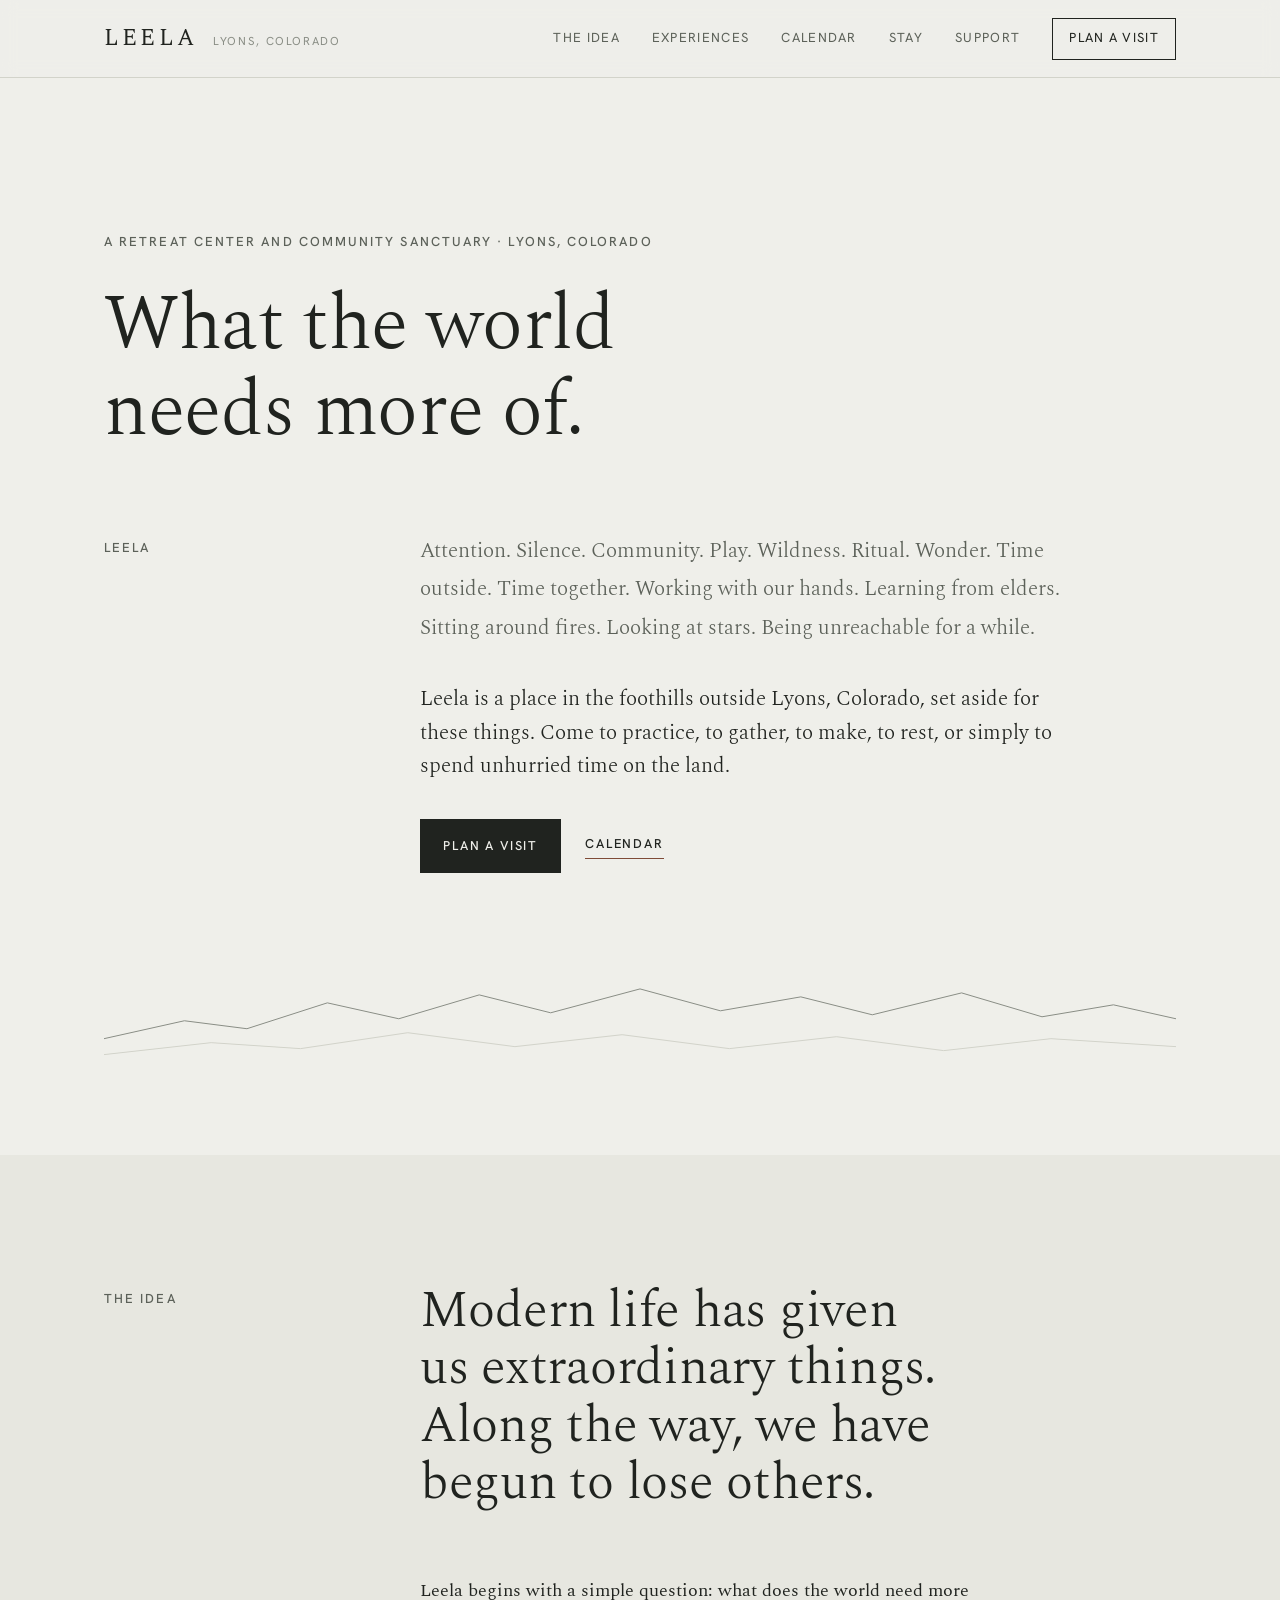
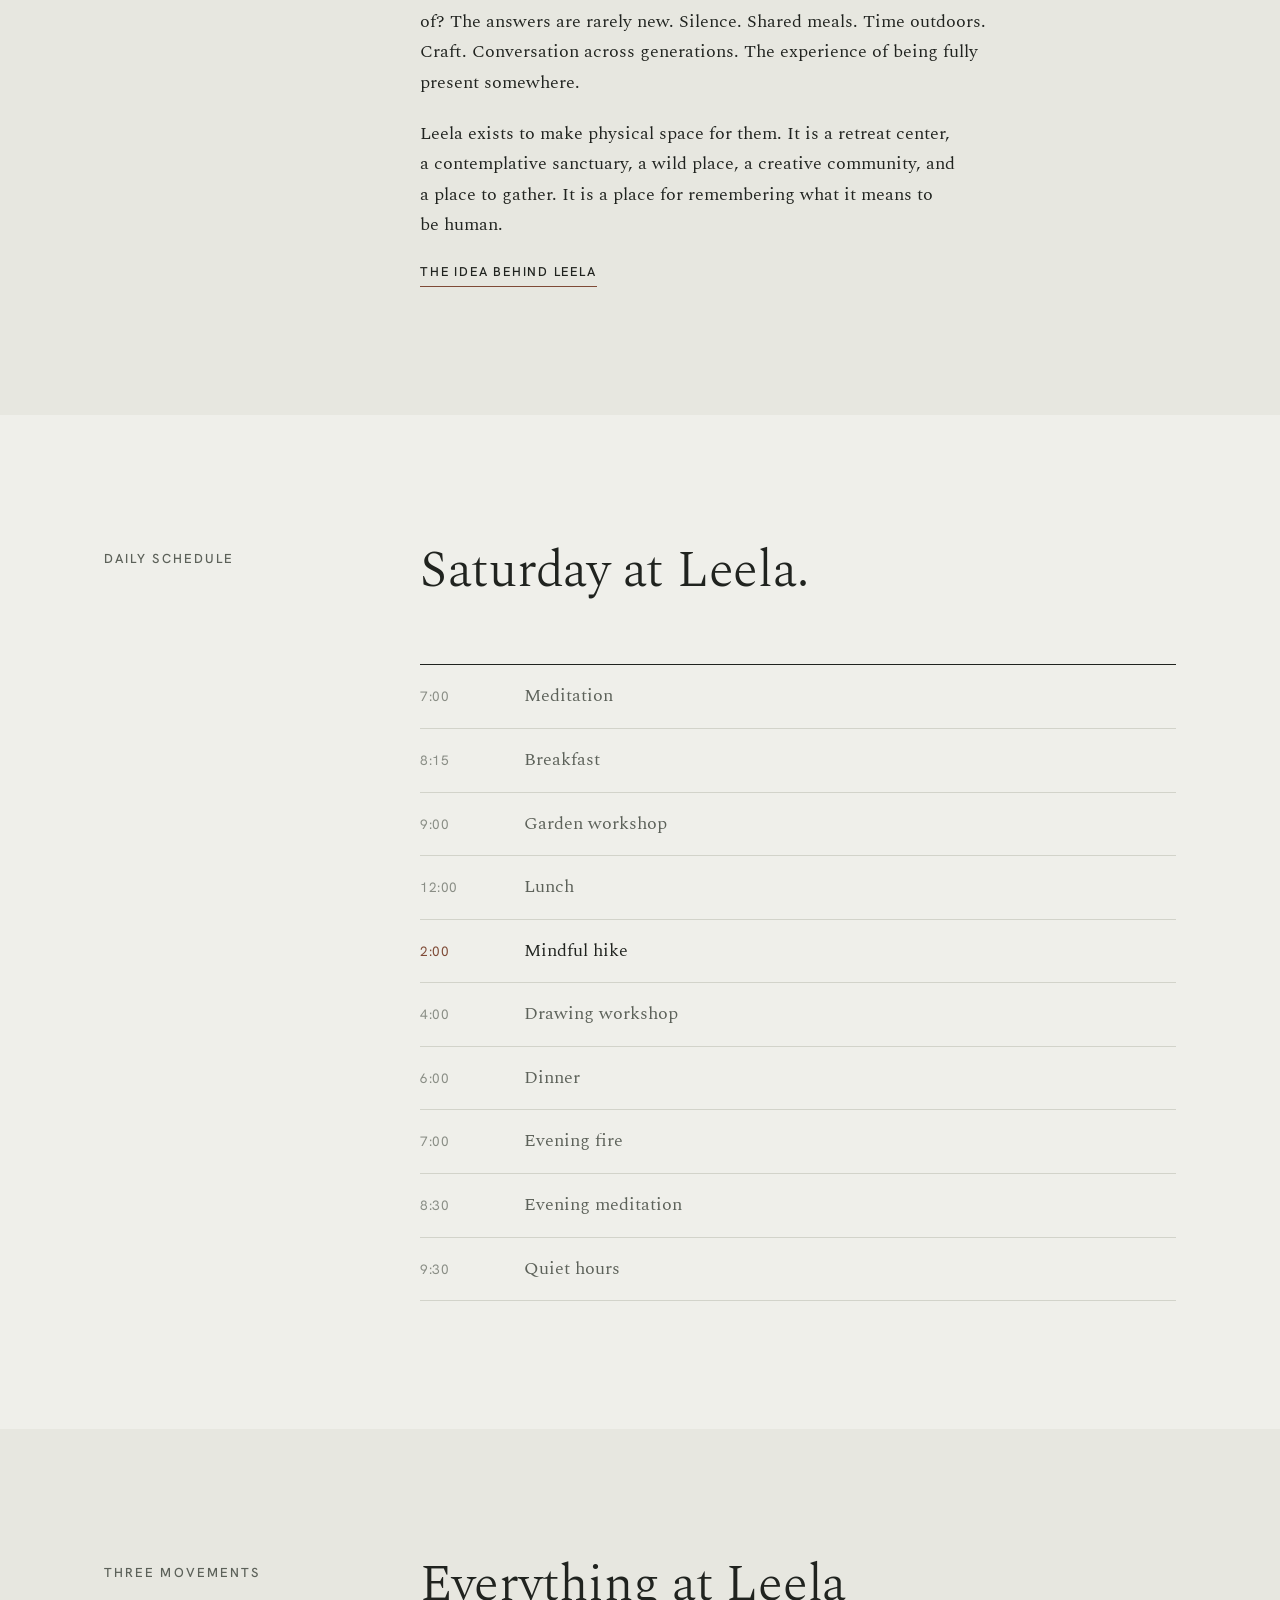
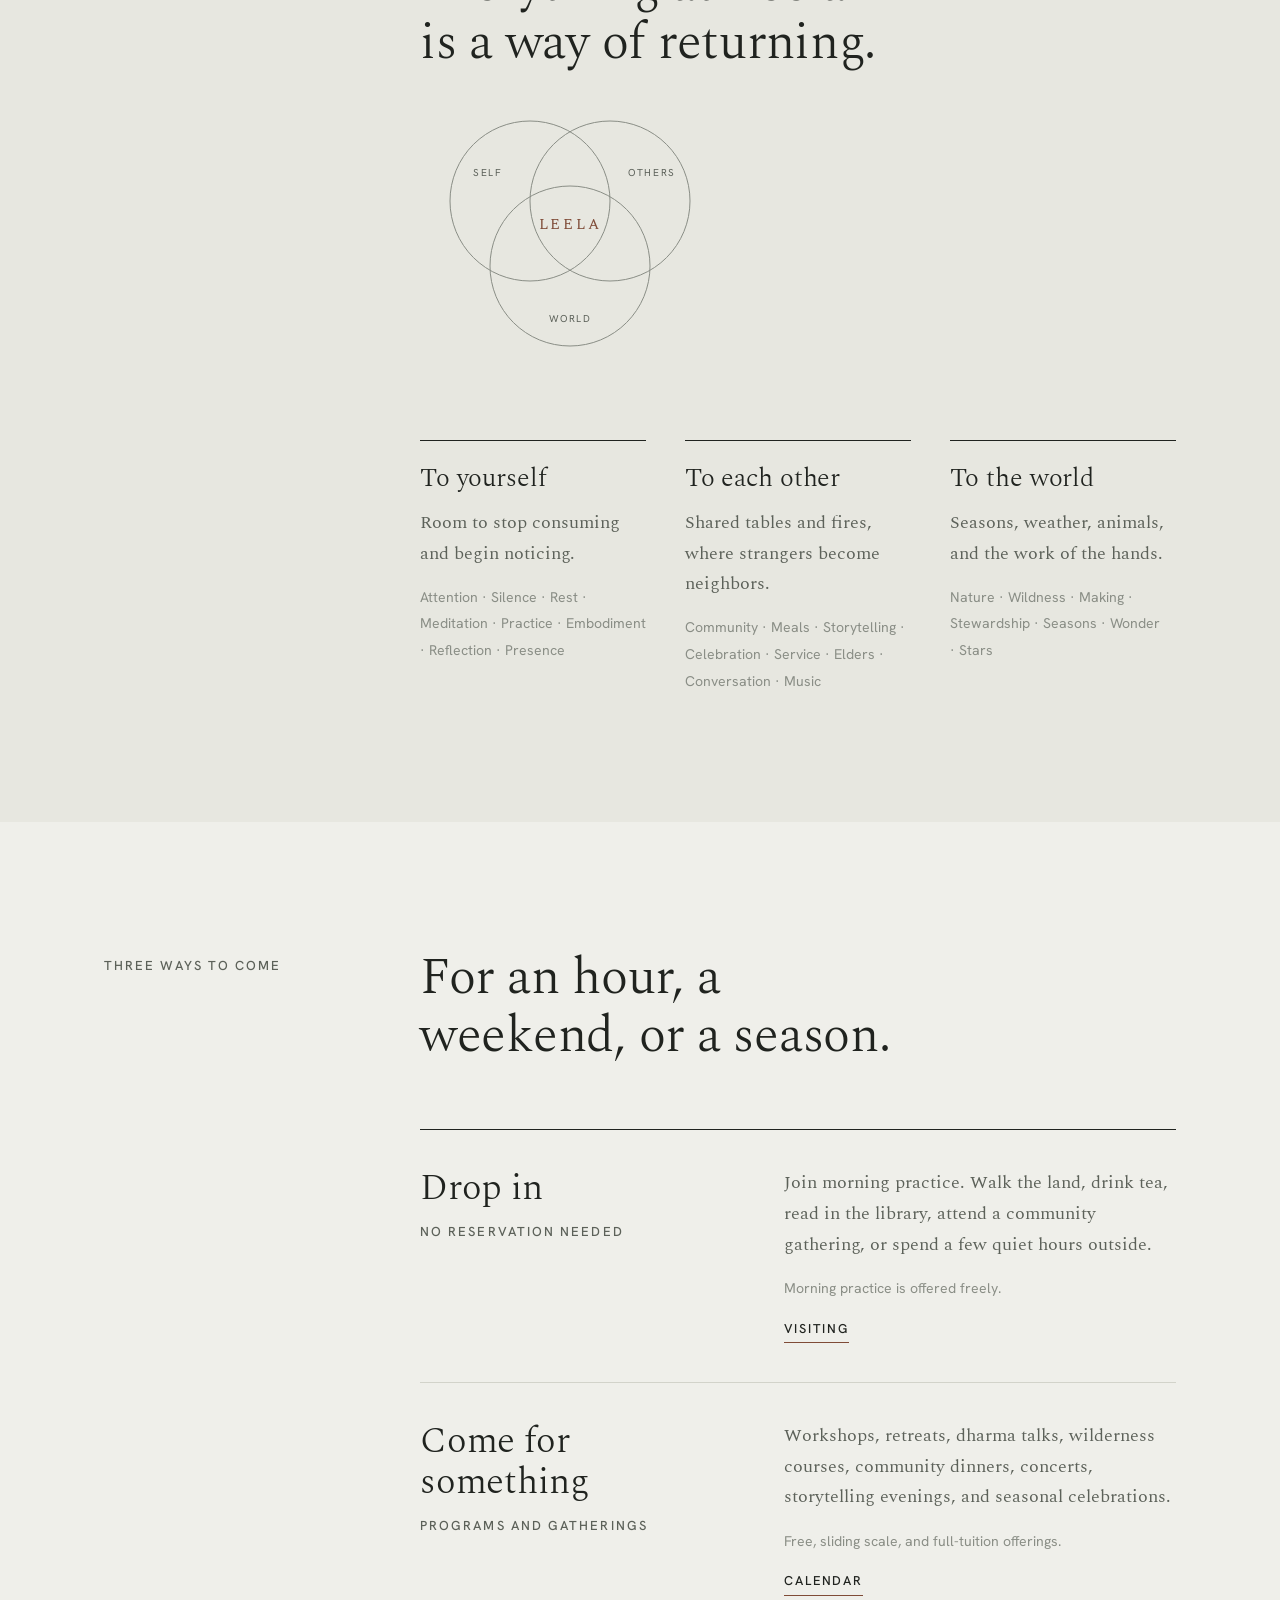
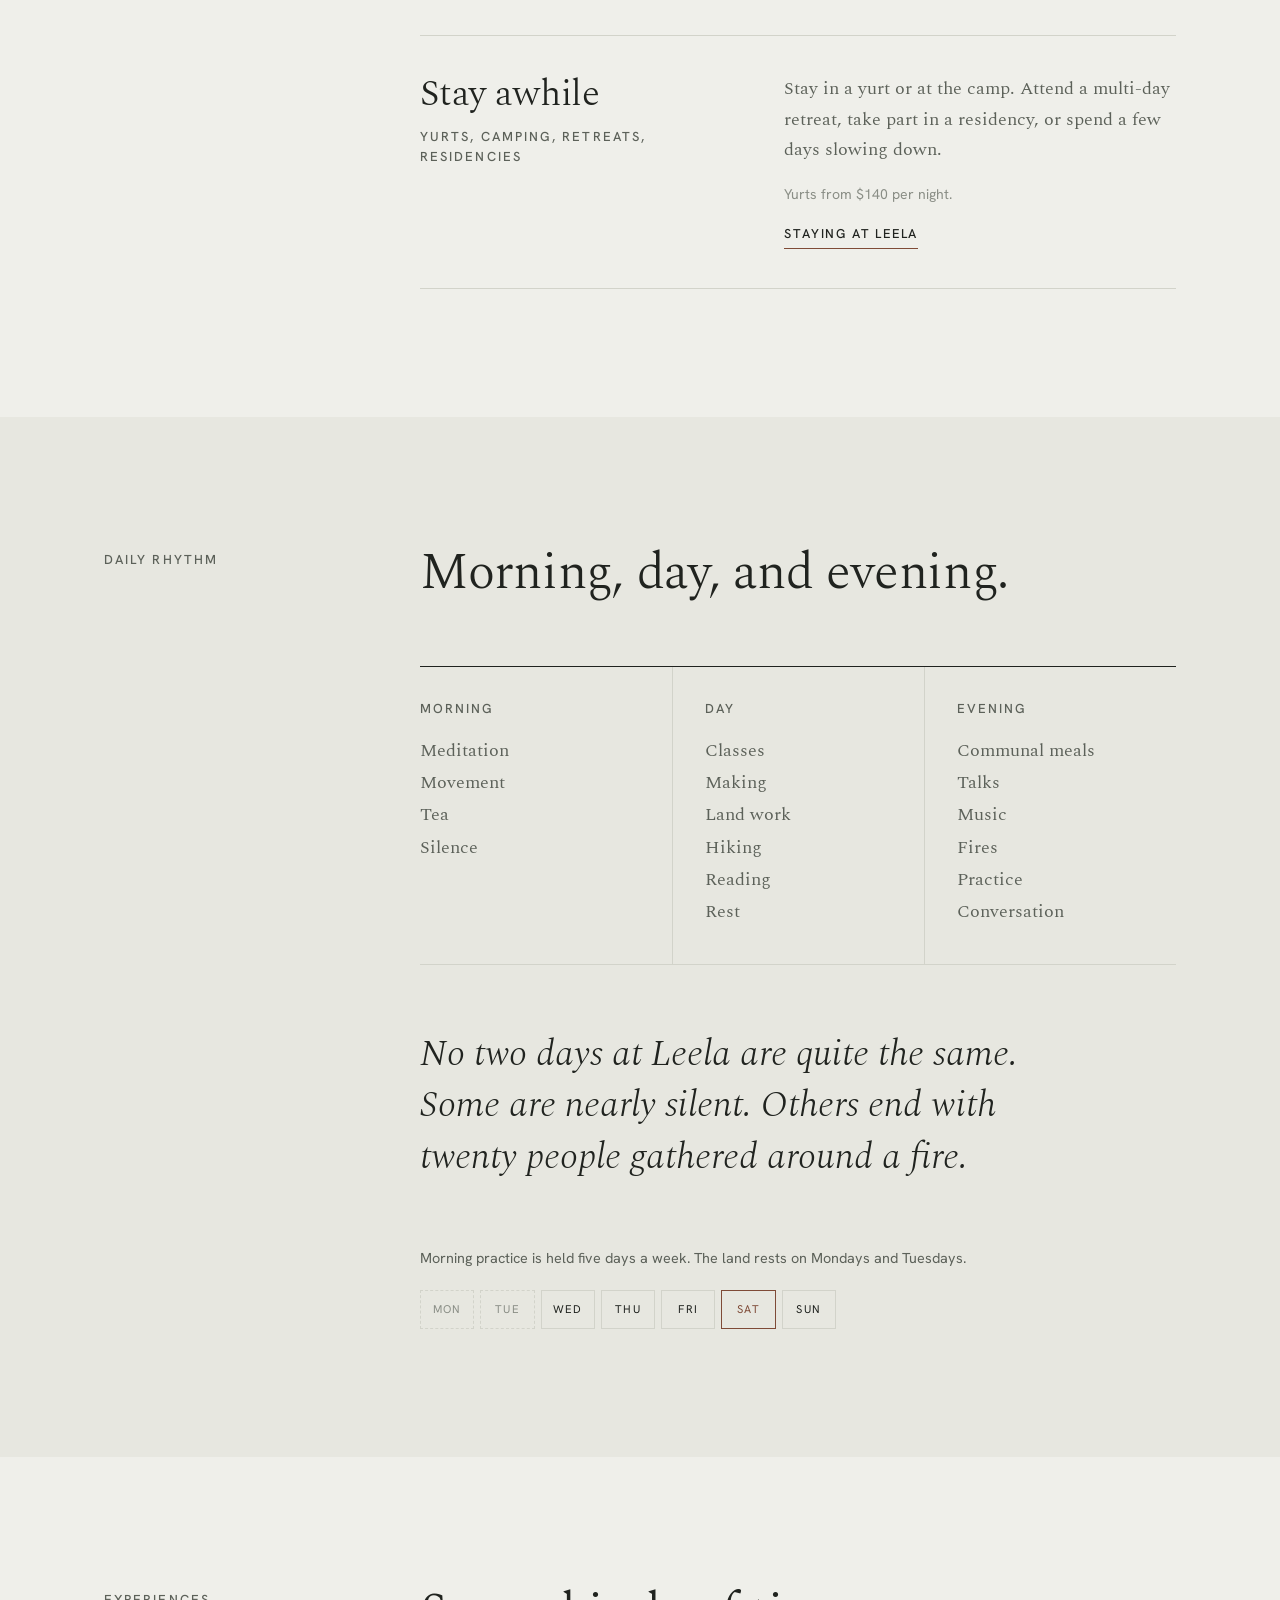
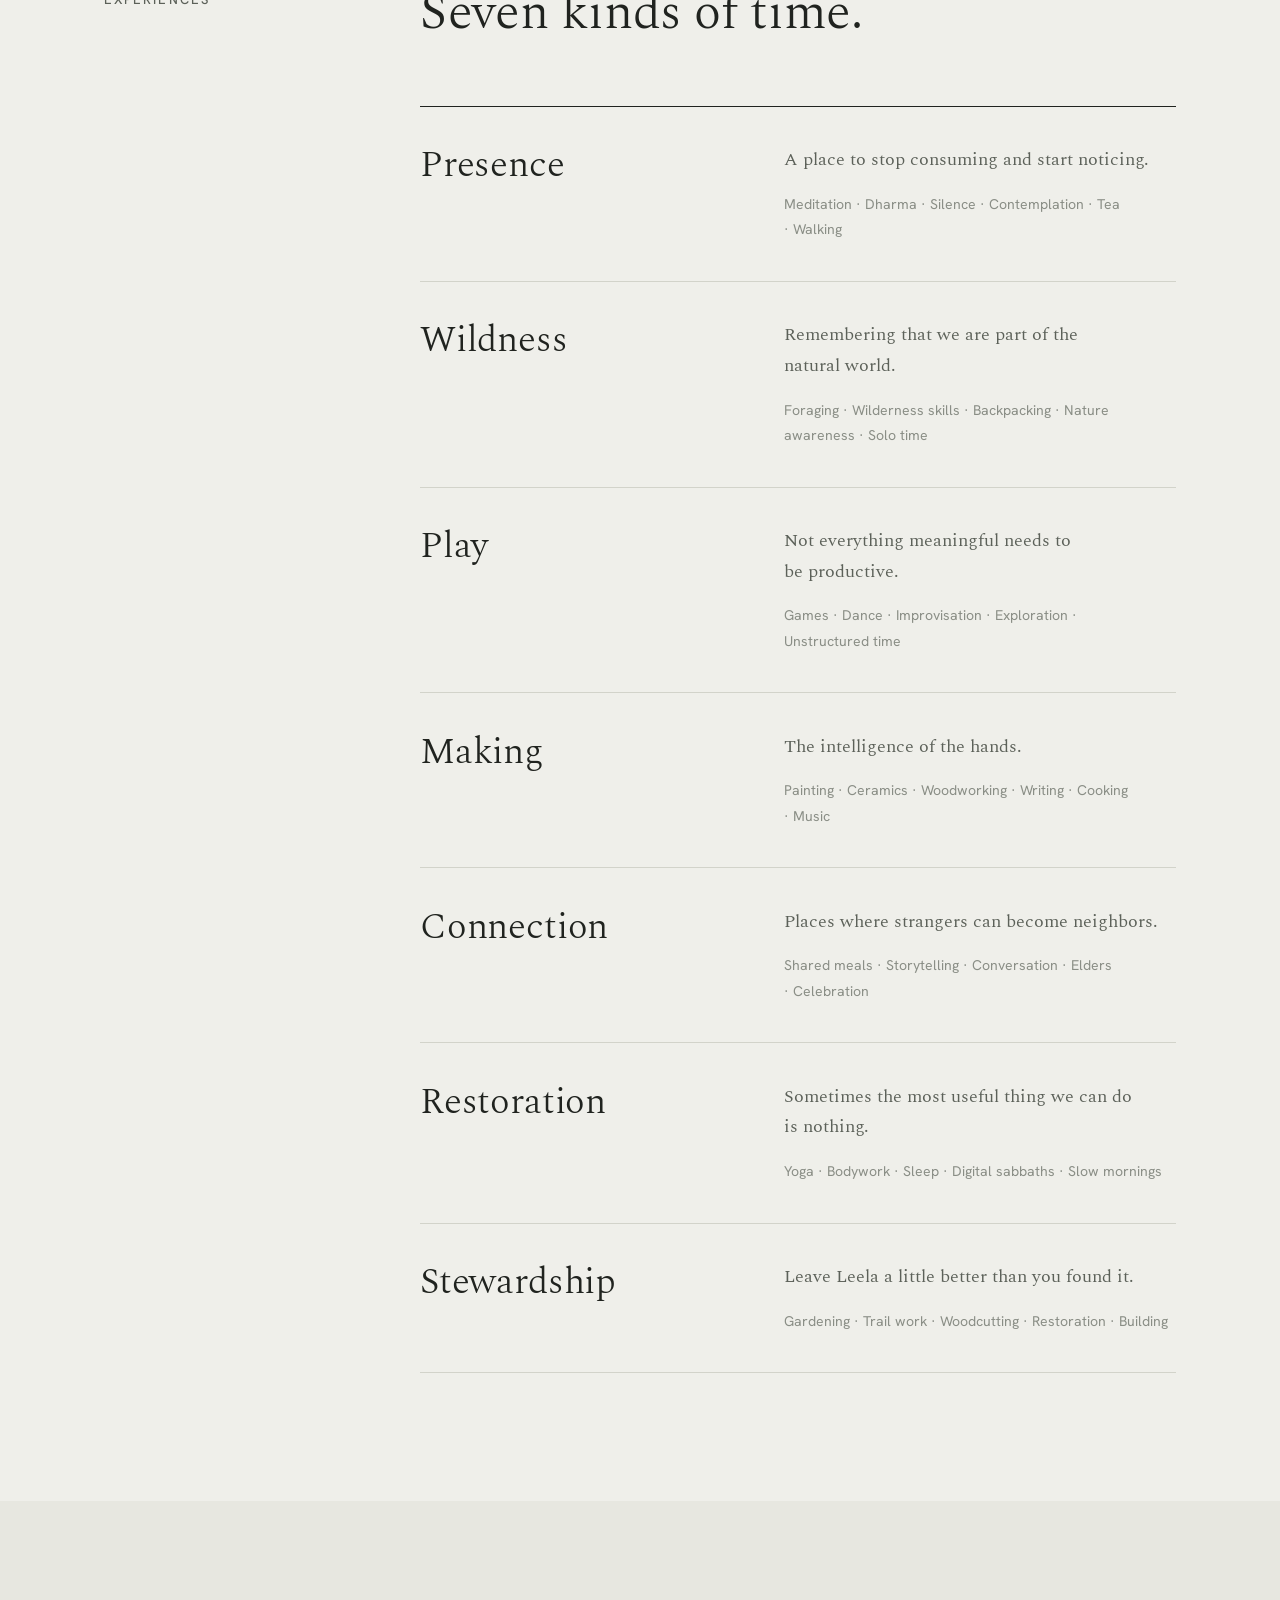
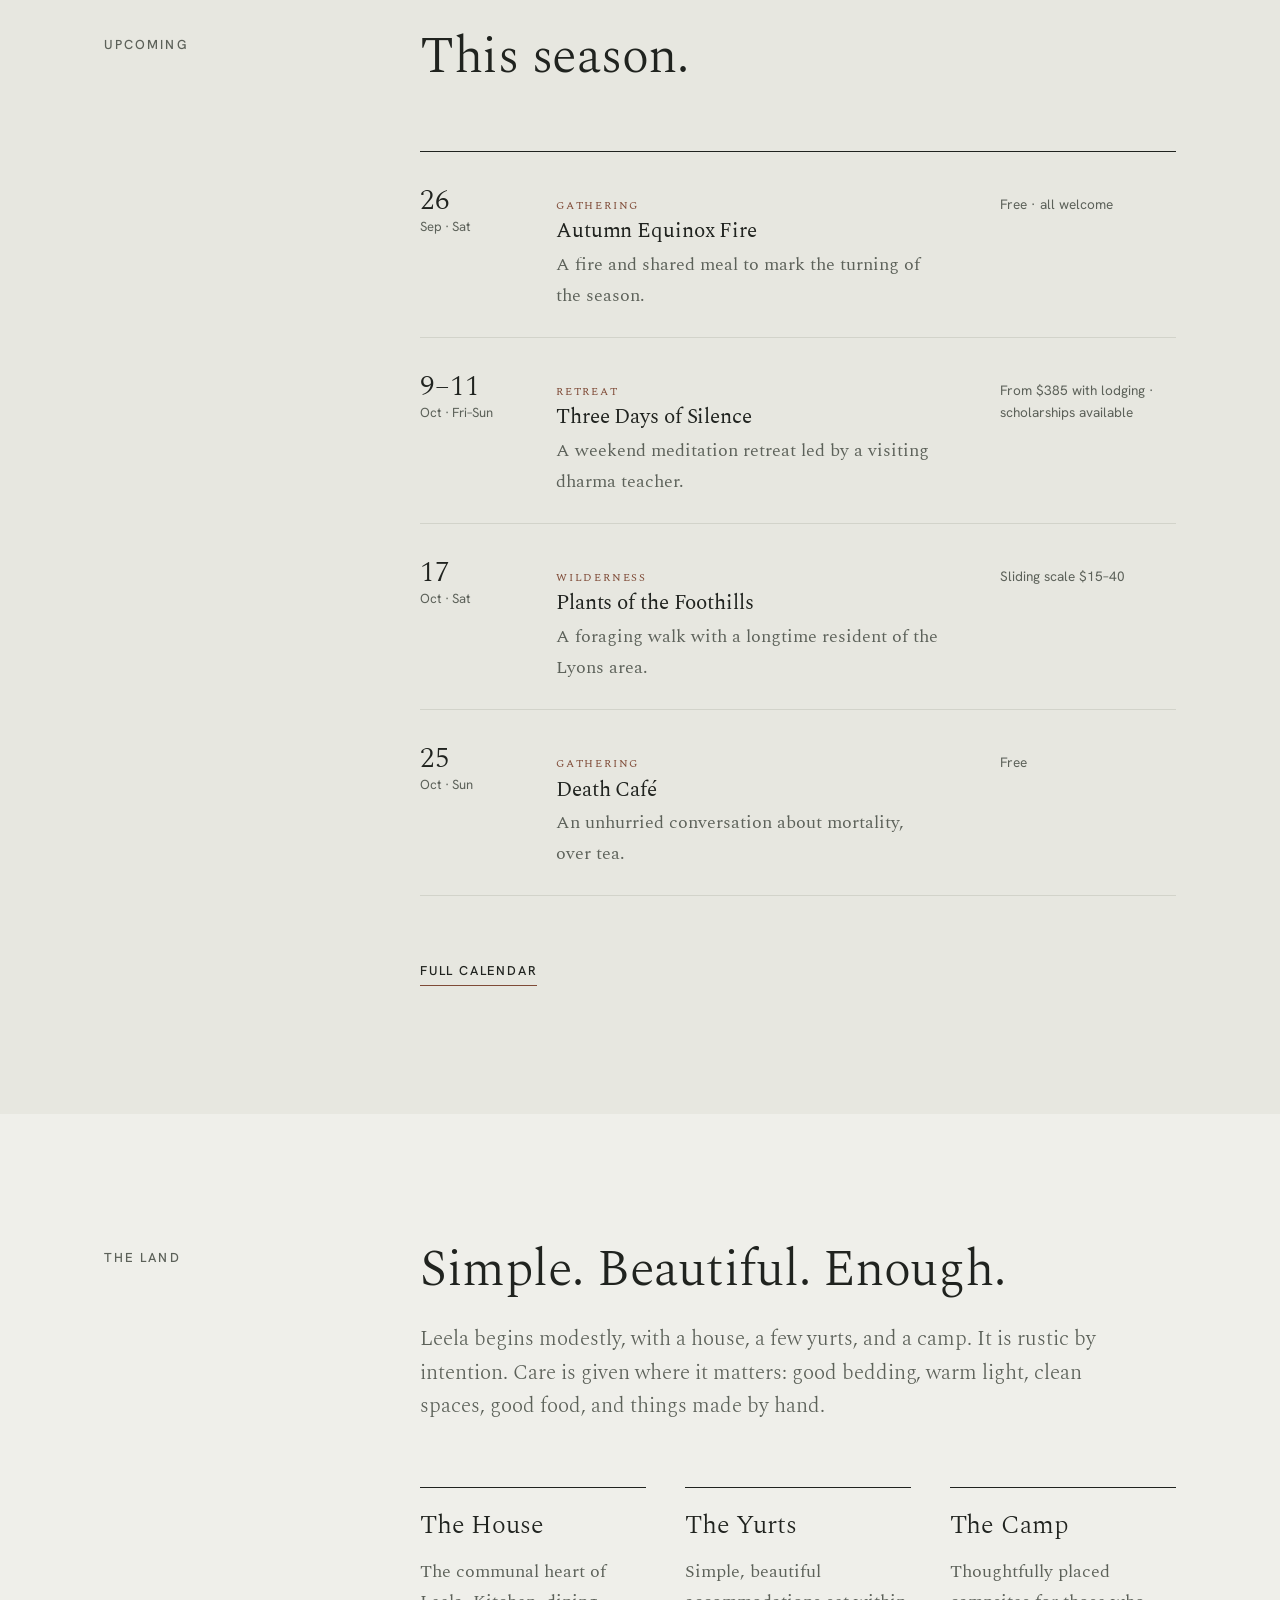
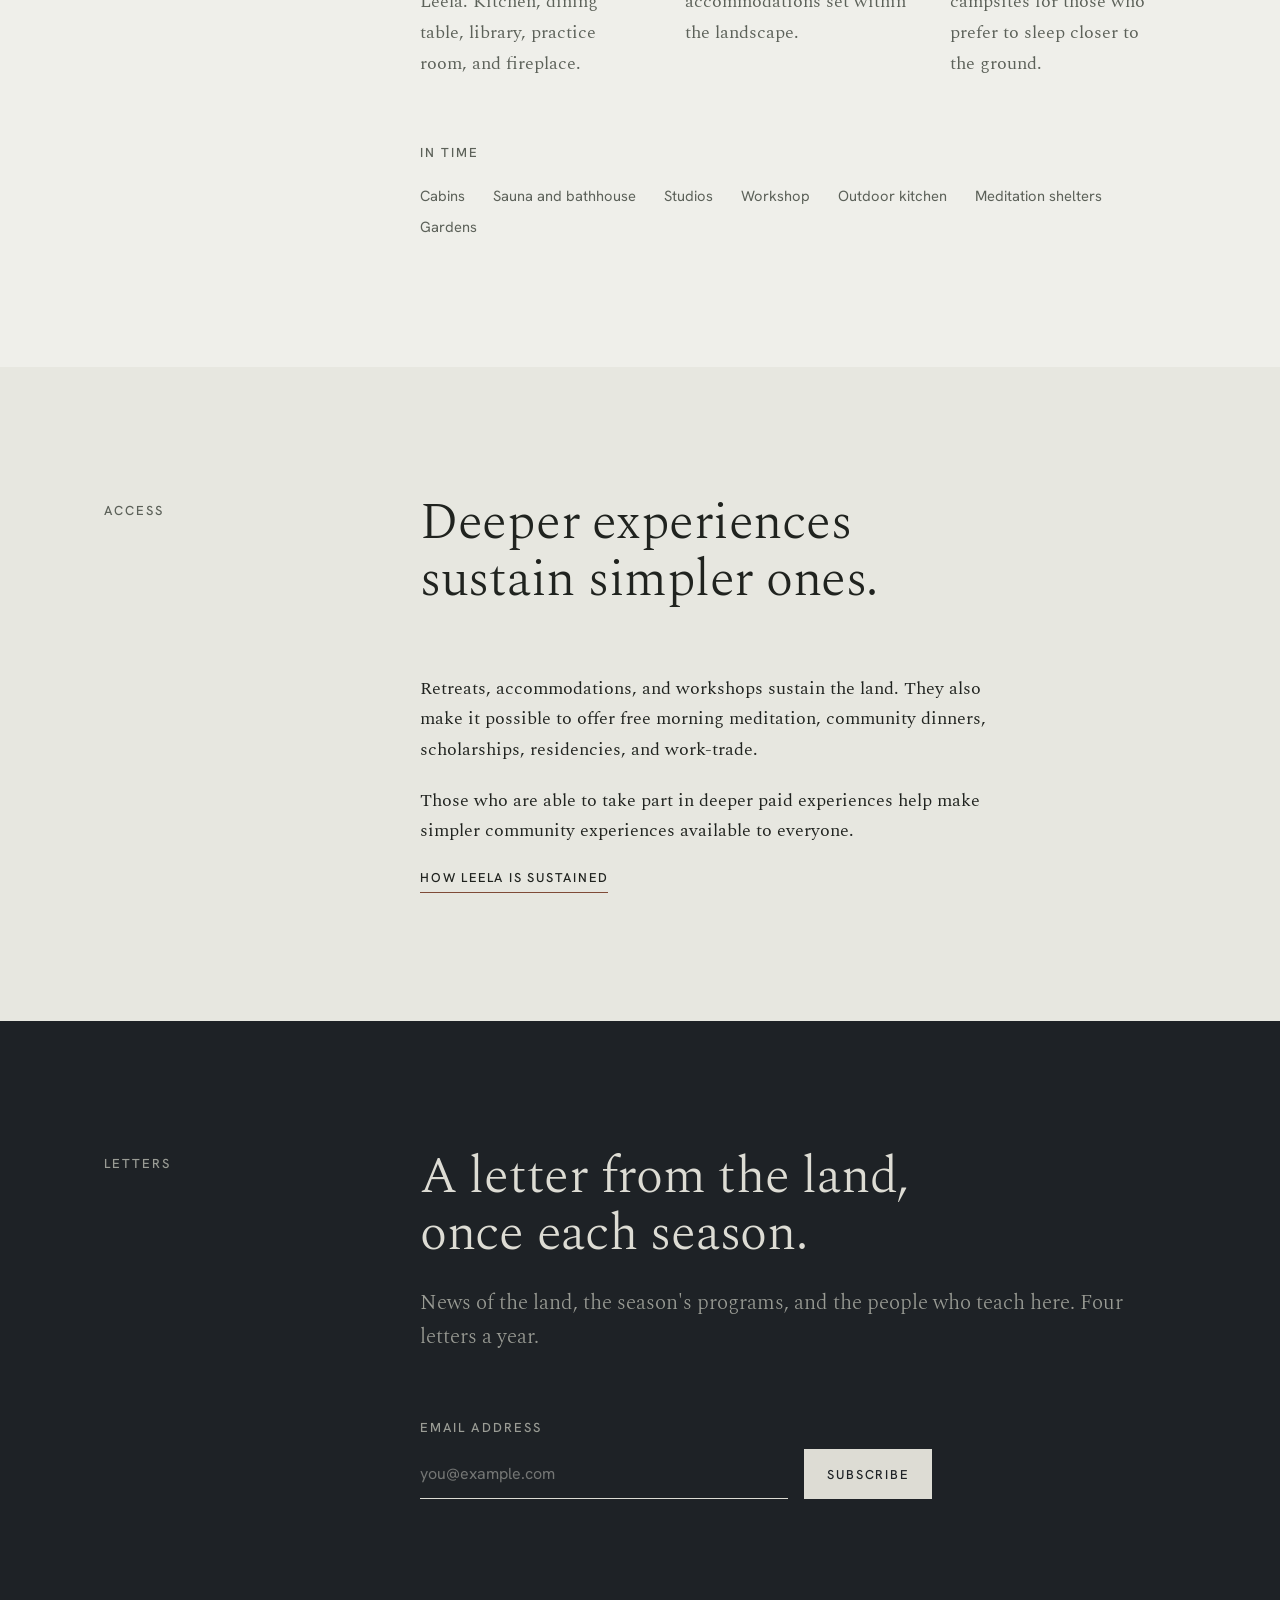
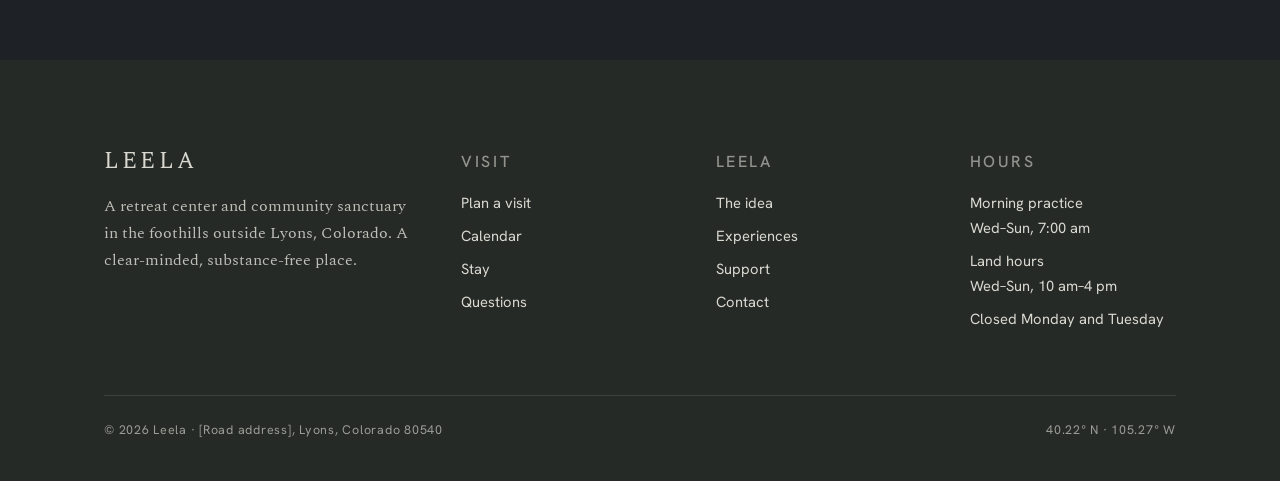
==== commit 801bf7e2: "Show a plain daily schedule on the homepage Co-Authored-By: Claude Opus 5.5 <noreply@anthropic.com> " ====
--- a/index.html
+++ b/index.html
@@ -75,38 +75,30 @@
 
   <section class="sec" id="today" aria-labelledby="today-title">
     <div class="wrap grid">
-      <div class="grid__rail"><p class="label">A living place</p></div>
-      <div class="grid__body">
-        <div class="heading">
-          <h2 id="today-title">An ordinary <span data-dayname>Wednesday</span>.</h2>
-          <p class="lede muted">Leela is inhabited, not merely visited. On most days, you would find something like this.</p>
-          <p class="muted" data-restnote hidden>On Mondays and Tuesdays the land rests. There is no morning practice, and the day is quieter.</p>
+      <div class="grid__rail"><p class="label">Daily schedule</p></div>
+      <div class="grid__body">
+        <div class="heading">
+          <h2 id="today-title"><span data-dayname>Wednesday</span> at Leela.</h2>
+          <p class="muted" data-restnote hidden>Mondays and Tuesdays are rest days. There is no scheduled program.</p>
         </div>
         <div>
-          <ol class="log" data-log="open" aria-label="A day at Leela">
-            <li data-t="06:30"><time>6:30</time><span>The practice room is opened and the lamps are lit.</span></li>
-            <li data-t="07:00"><time>7:00</time><span>Morning meditation.</span></li>
-            <li data-t="07:45"><time>7:45</time><span>Meditation ends. A few people remain seated.</span></li>
-            <li data-t="08:15"><time>8:15</time><span>Tea on the porch.</span></li>
-            <li data-t="09:30"><time>9:30</time><span>A wilderness course sets out toward the ridge.</span></li>
-            <li data-t="10:00"><time>10:00</time><span>Work in the garden.</span></li>
-            <li data-t="11:30"><time>11:30</time><span>A resident artist painting at the edge of the meadow.</span></li>
-            <li data-t="13:00"><time>1:00</time><span>Lunch. A dog asleep in the sun.</span></li>
-            <li data-t="14:30"><time>2:30</time><span>A guest reading in one of the yurts.</span></li>
-            <li data-t="15:30"><time>3:30</time><span>Two people in conversation beneath a tree. Someone else doing nothing at all.</span></li>
-            <li data-t="17:00"><time>5:00</time><span>Preparing dinner. Anyone is welcome to help.</span></li>
-            <li data-t="18:30"><time>6:30</time><span>The evening meal.</span></li>
-            <li data-t="20:00"><time>8:00</time><span>A fire, and some music.</span></li>
-            <li data-t="21:30"><time>9:30</time><span>Quiet hours begin.</span></li>
+          <ol class="log" data-log="open" aria-label="Daily schedule">
+            <li data-t="07:00"><time>7:00</time><span>Meditation</span></li>
+            <li data-t="08:15"><time>8:15</time><span>Breakfast</span></li>
+            <li data-t="09:00"><time>9:00</time><span>Garden workshop</span></li>
+            <li data-t="12:00"><time>12:00</time><span>Lunch</span></li>
+            <li data-t="14:00"><time>2:00</time><span>Mindful hike</span></li>
+            <li data-t="16:00"><time>4:00</time><span>Drawing workshop</span></li>
+            <li data-t="18:00"><time>6:00</time><span>Dinner</span></li>
+            <li data-t="19:00"><time>7:00</time><span>Evening fire</span></li>
+            <li data-t="20:30"><time>8:30</time><span>Evening meditation</span></li>
+            <li data-t="21:30"><time>9:30</time><span>Quiet hours</span></li>
           </ol>
-          <ol class="log" data-log="rest" aria-label="A rest day at Leela" hidden>
-            <li data-t="07:00"><time>7:00</time><span>No bell. The practice room is open for personal practice.</span></li>
-            <li data-t="10:00"><time>10:00</time><span>Land hours begin. Walking, reading, sitting outside.</span></li>
-            <li data-t="13:00"><time>1:00</time><span>Small repairs around the property.</span></li>
-            <li data-t="16:00"><time>4:00</time><span>Land hours end.</span></li>
-            <li data-t="21:30"><time>9:30</time><span>Quiet hours begin.</span></li>
+          <ol class="log" data-log="rest" aria-label="Rest day schedule" hidden>
+            <li data-t="10:00"><time>10:00</time><span>Land hours open</span></li>
+            <li data-t="16:00"><time>4:00</time><span>Land hours close</span></li>
+            <li data-t="21:30"><time>9:30</time><span>Quiet hours</span></li>
           </ol>
-          <p class="small" style="margin-top:1.25rem">Times shift with the seasons.</p>
         </div>
       </div>
     </div>
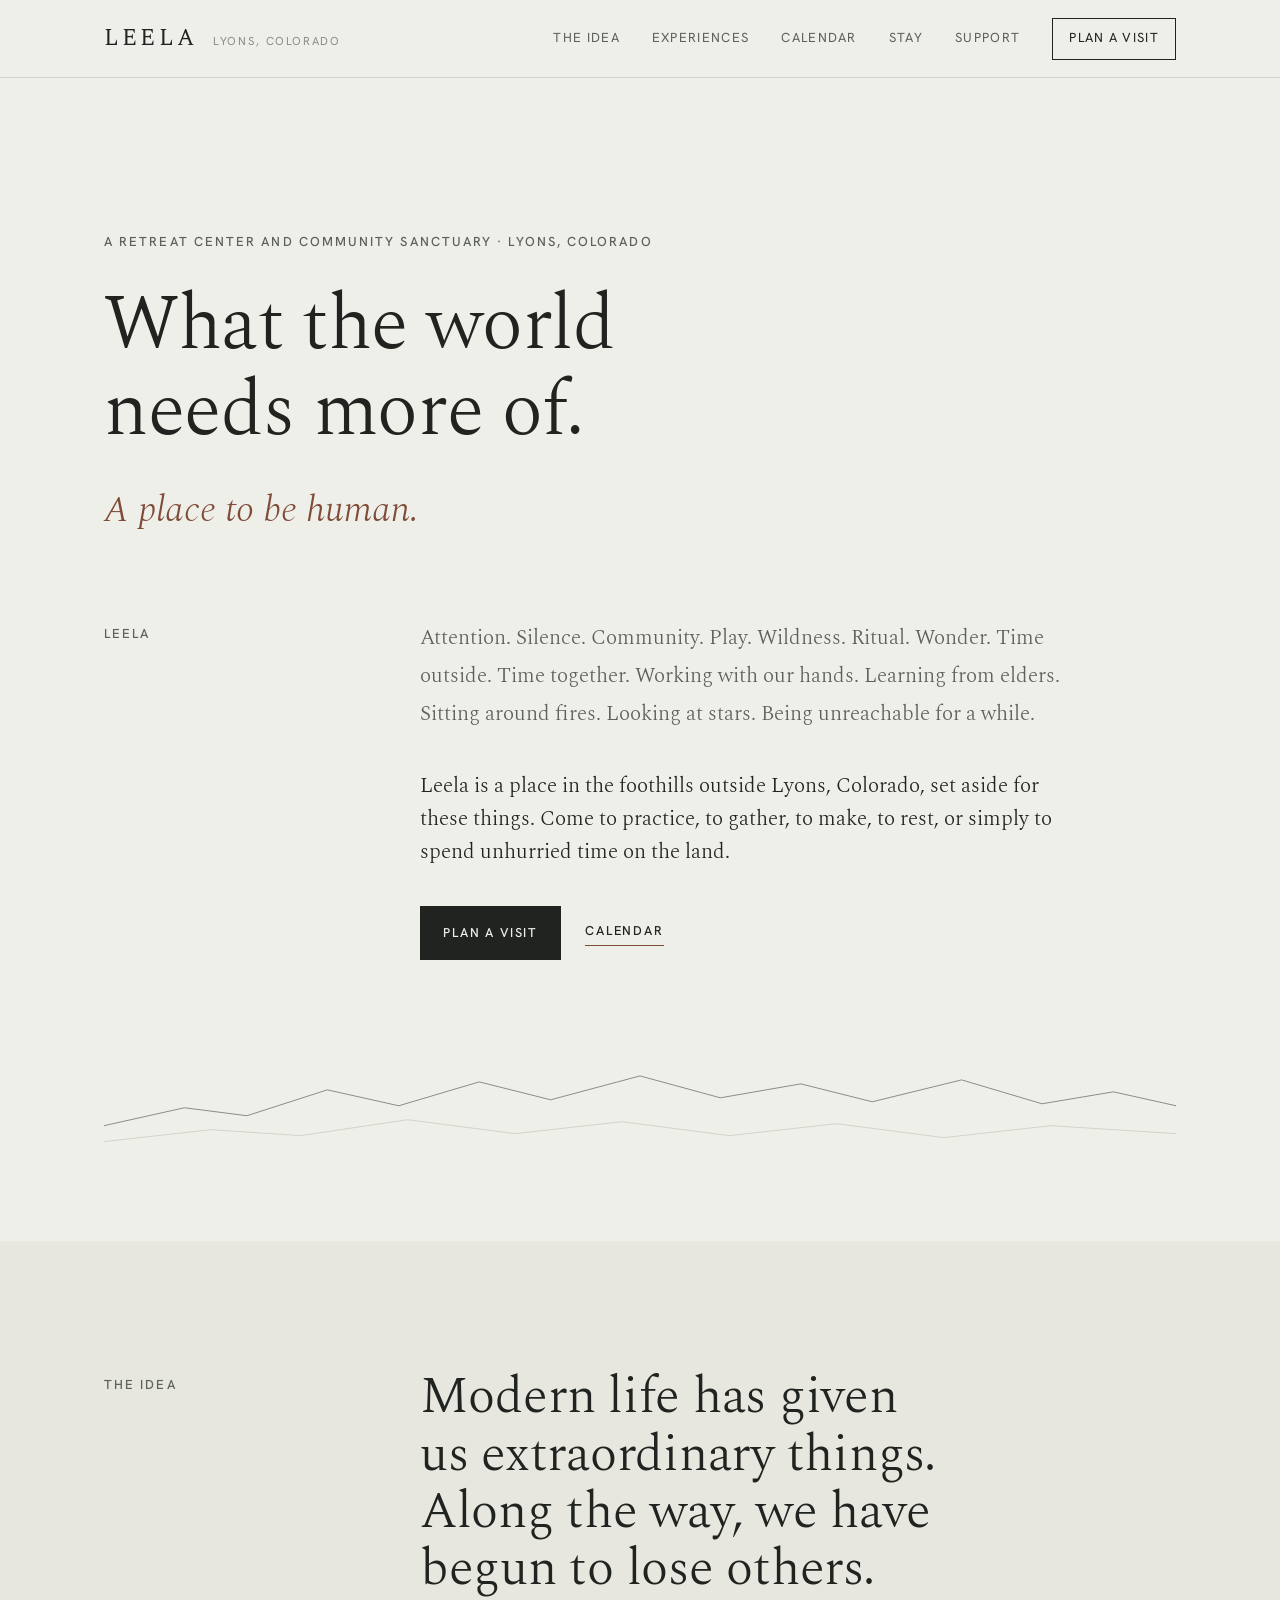
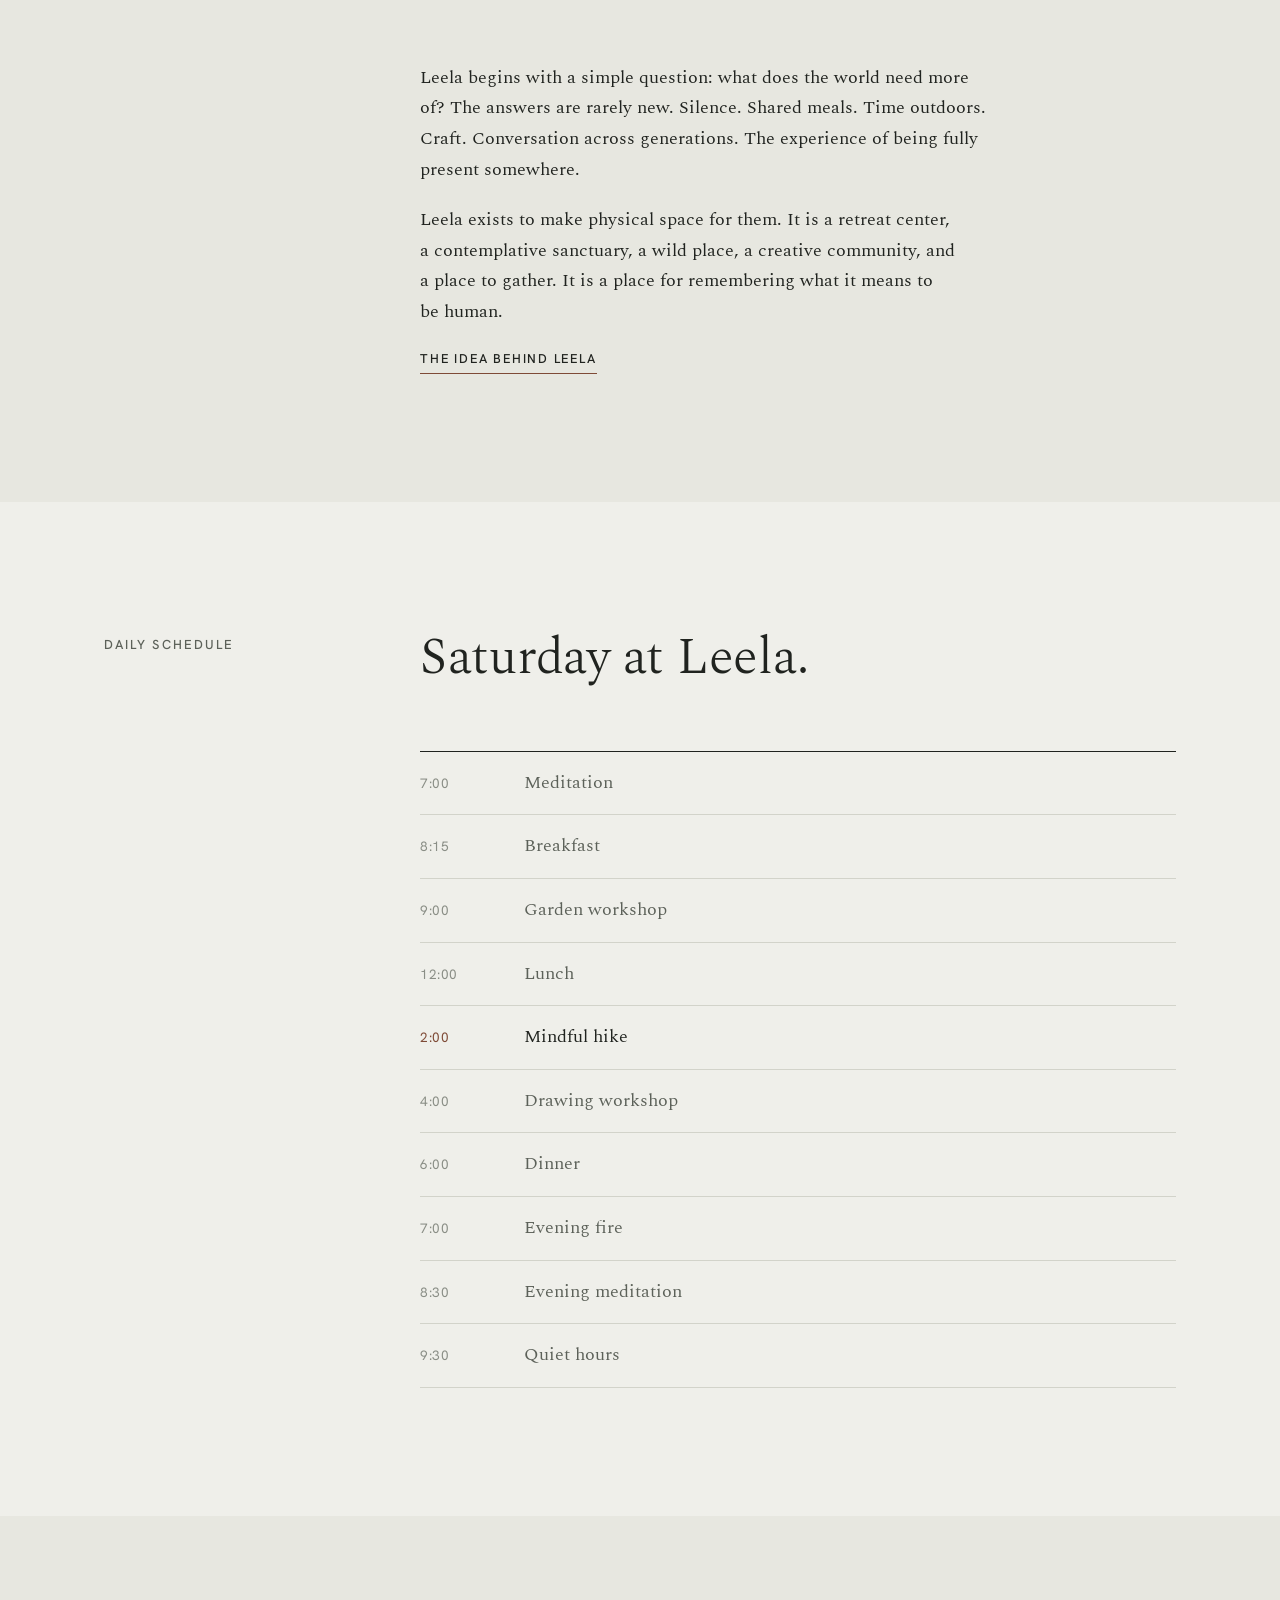
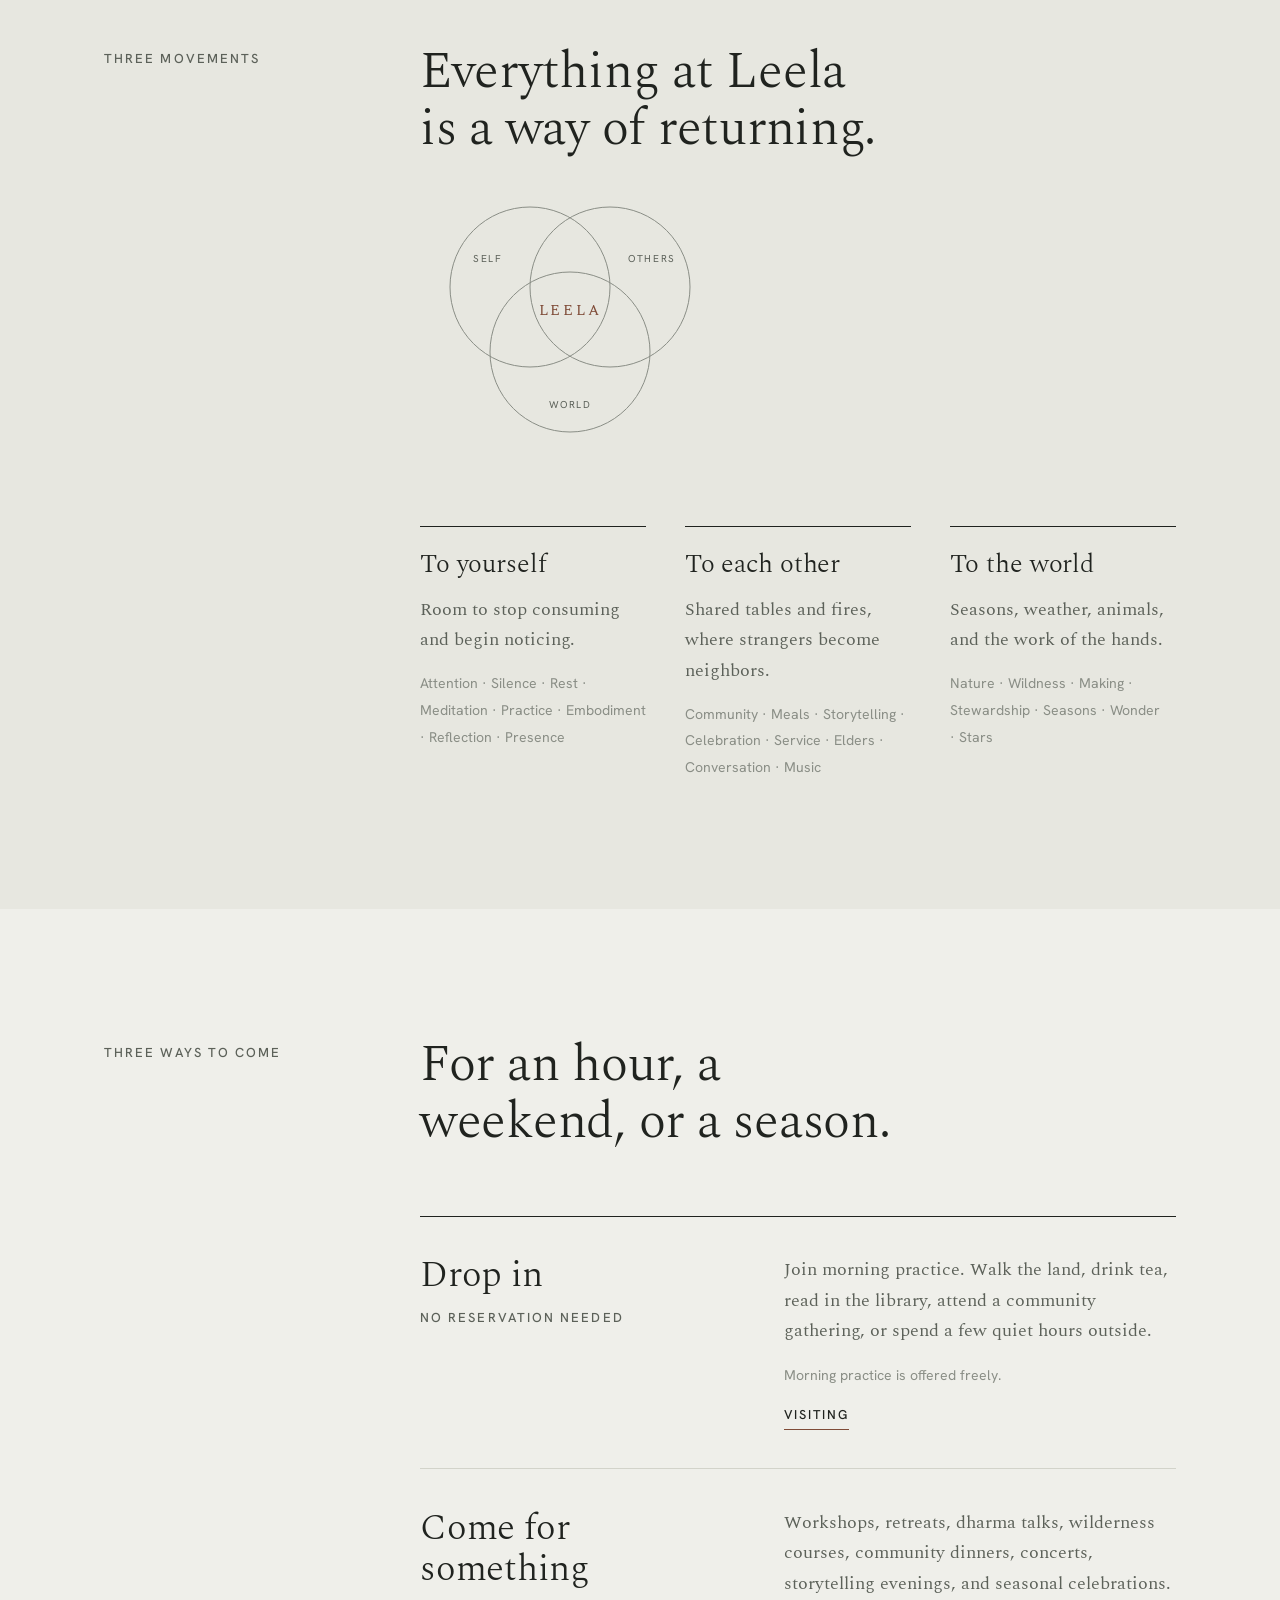
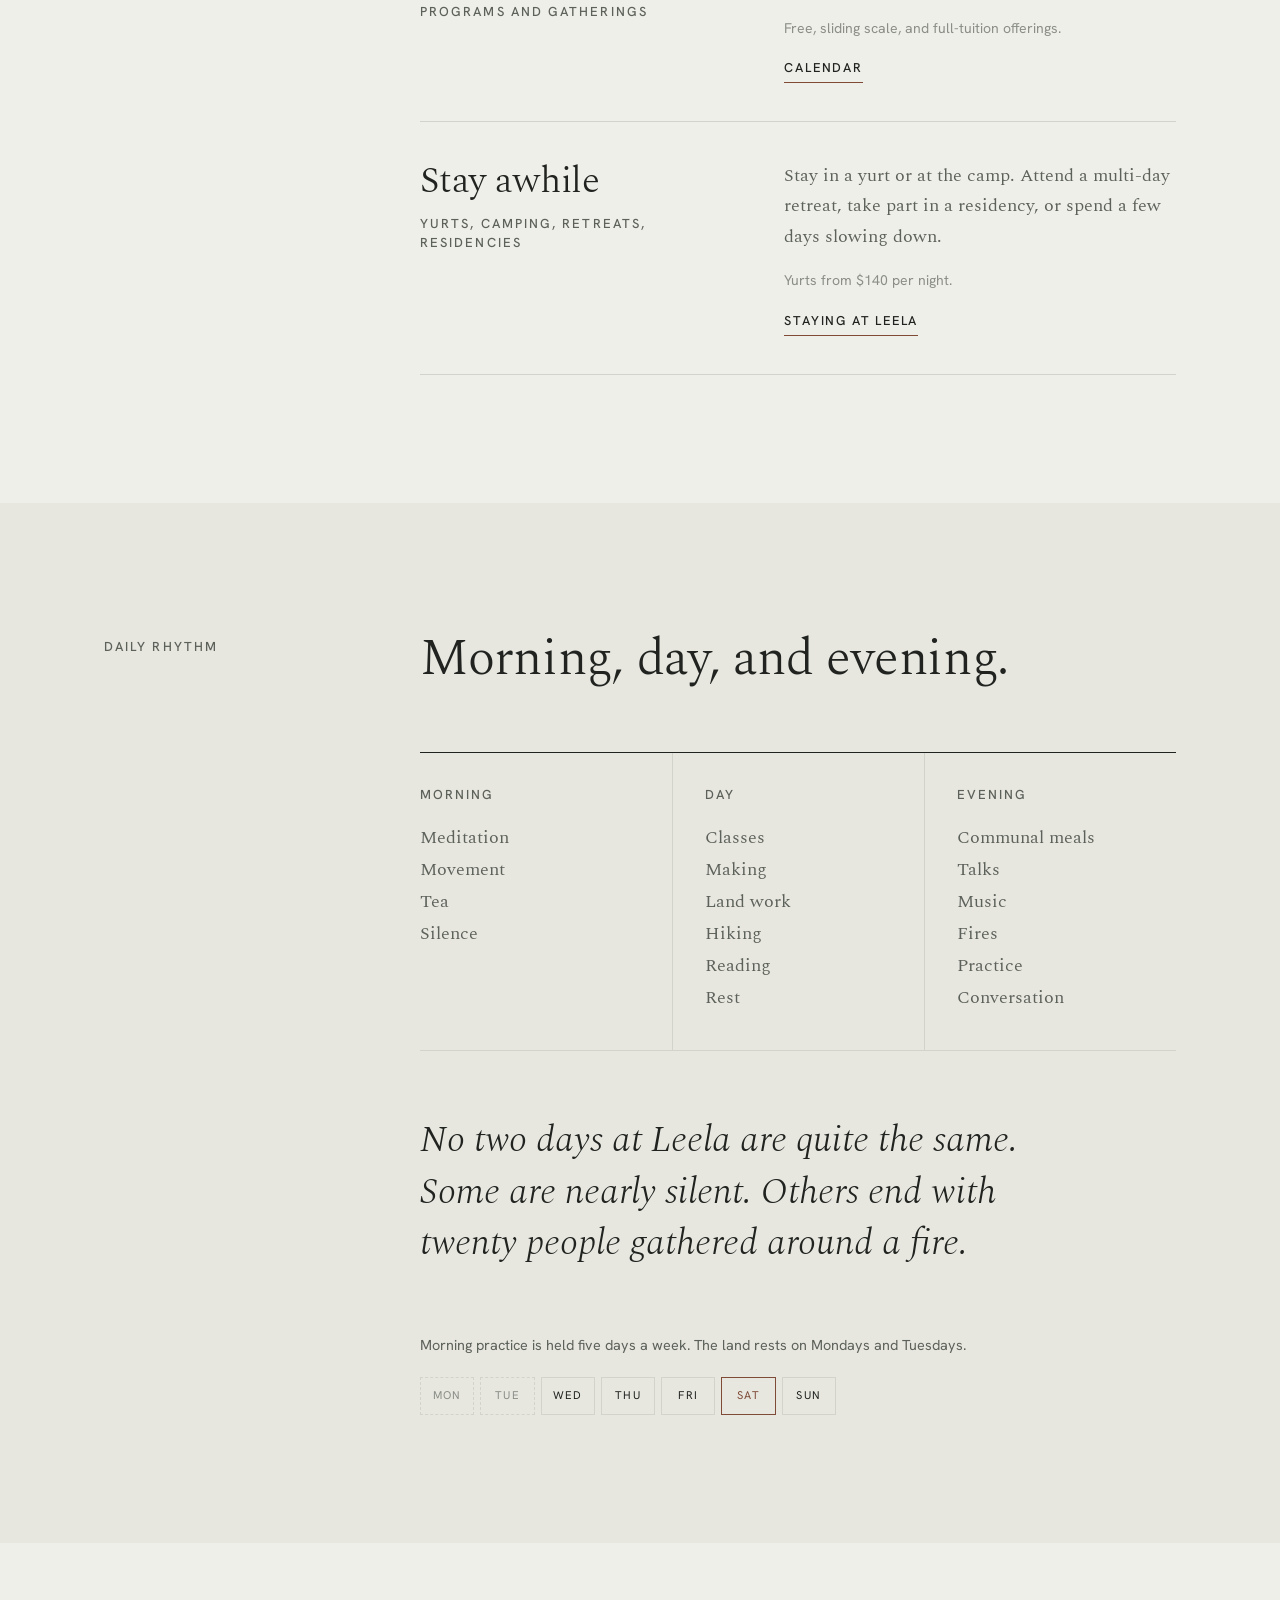
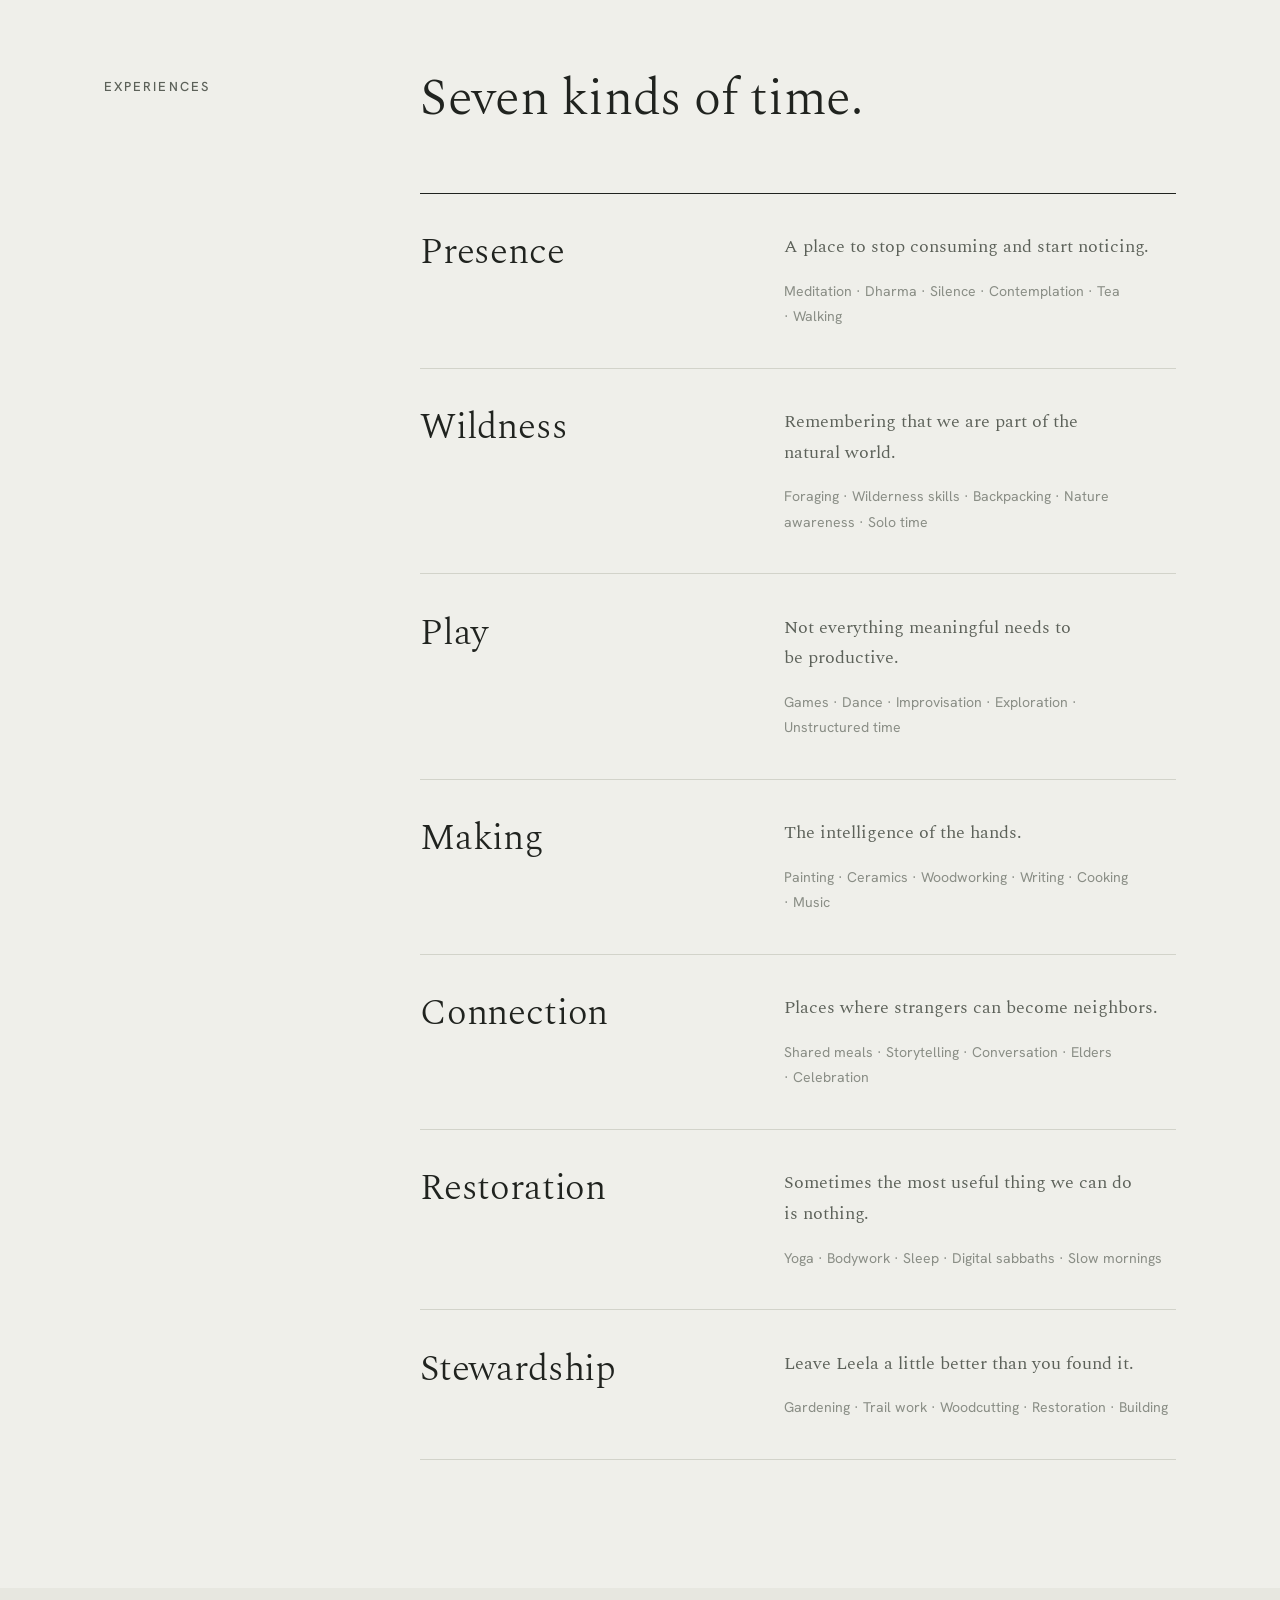
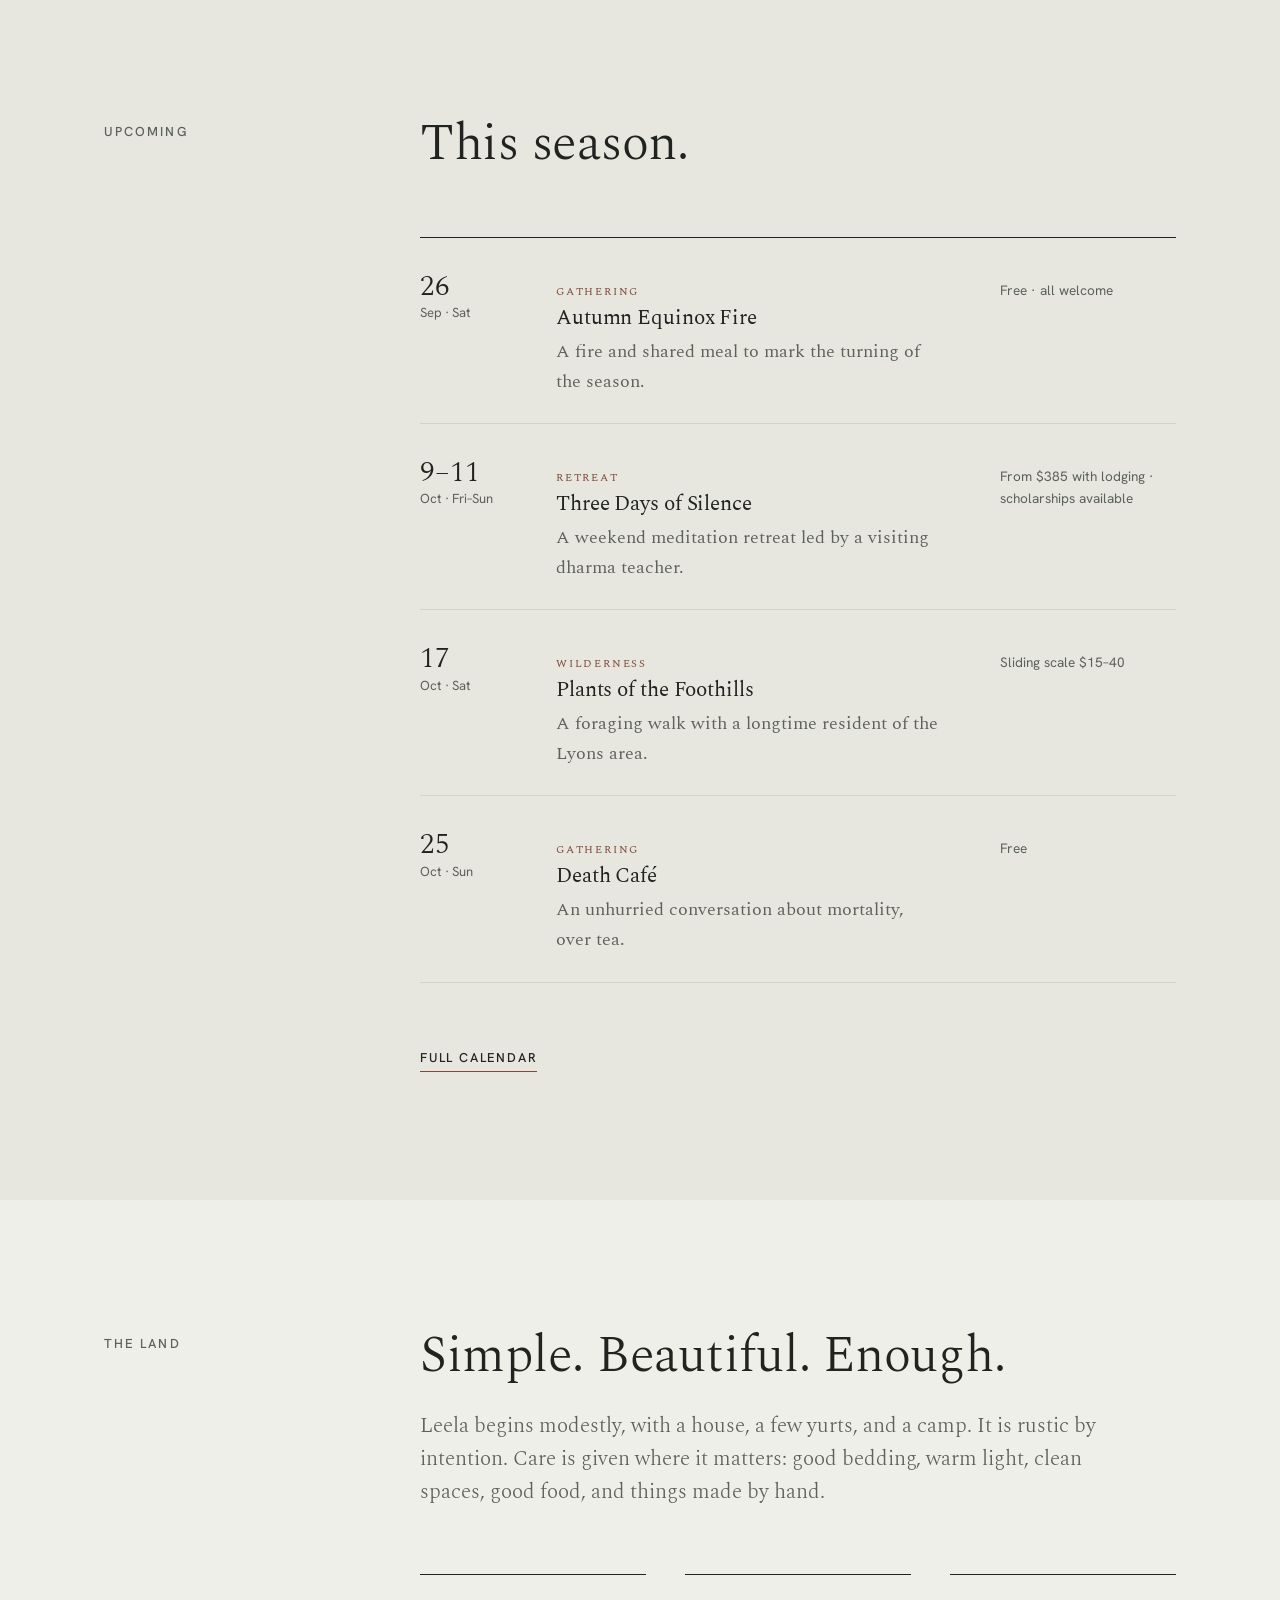
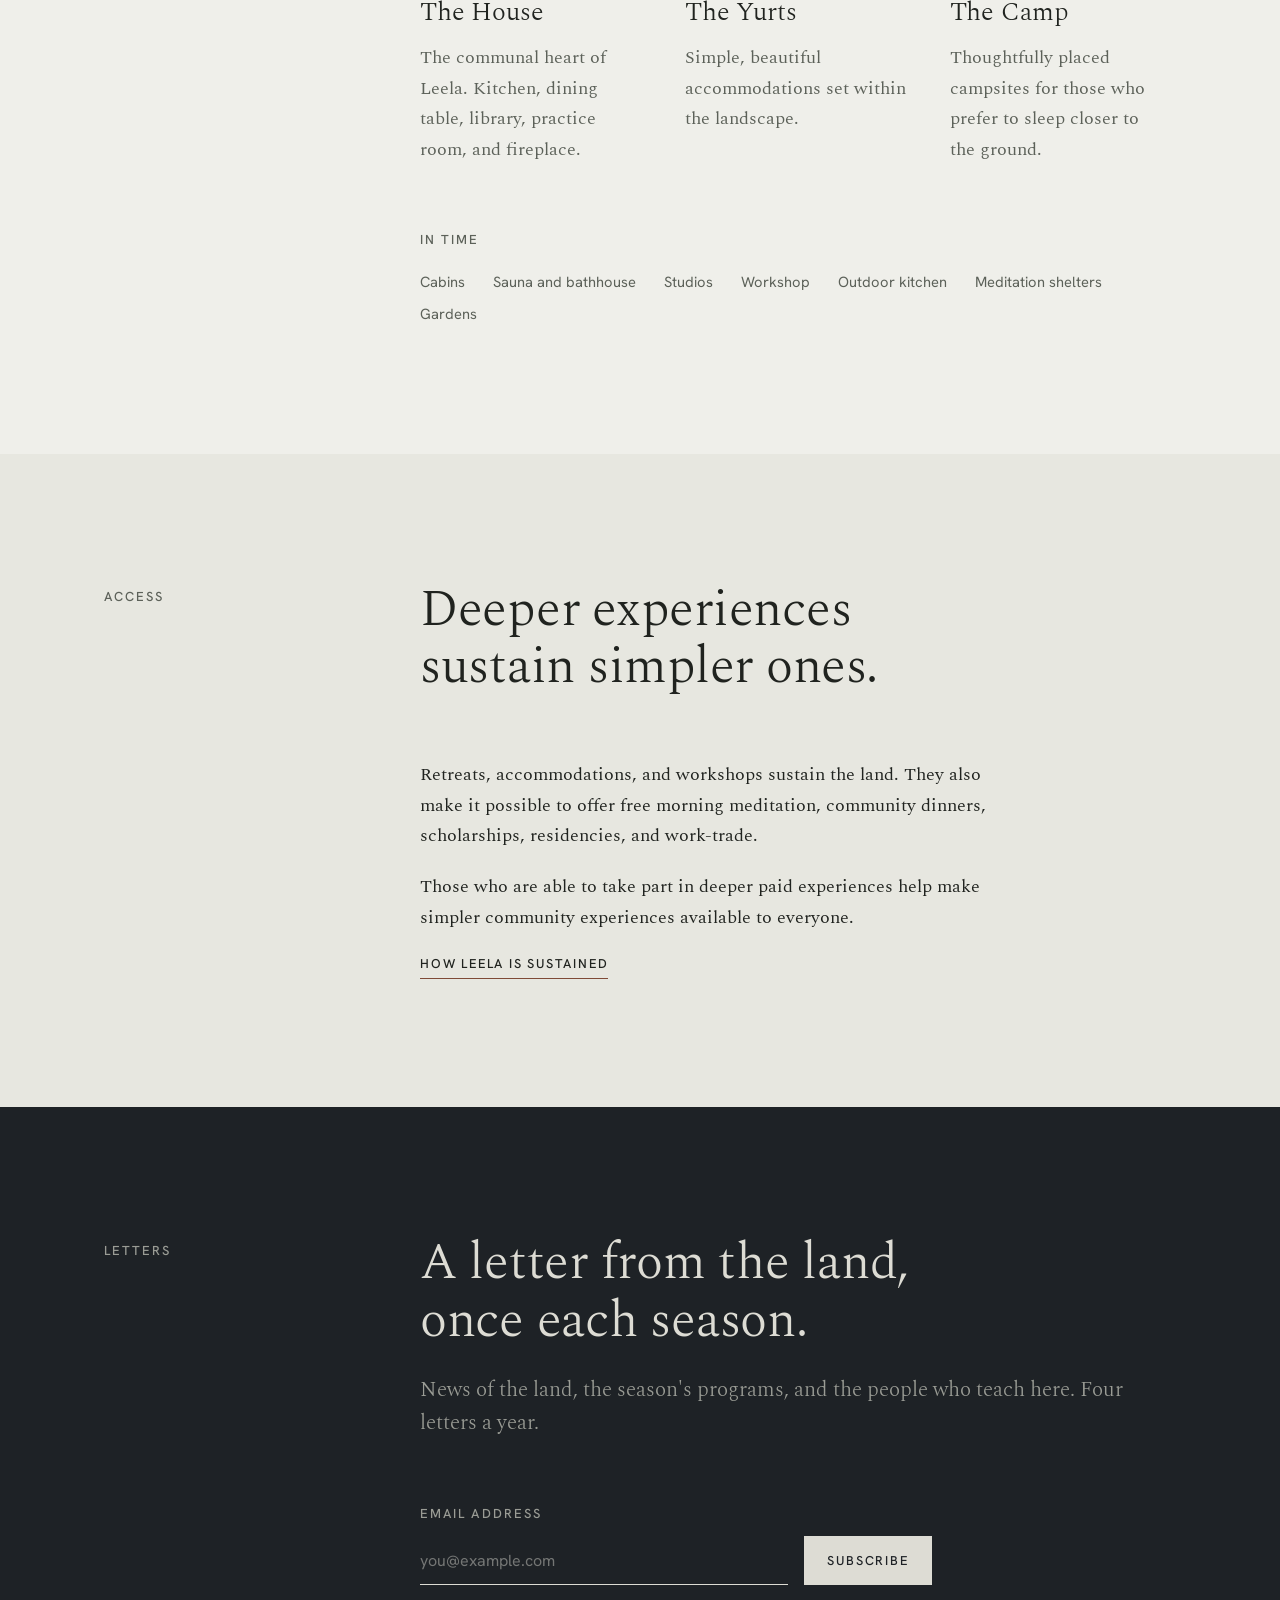
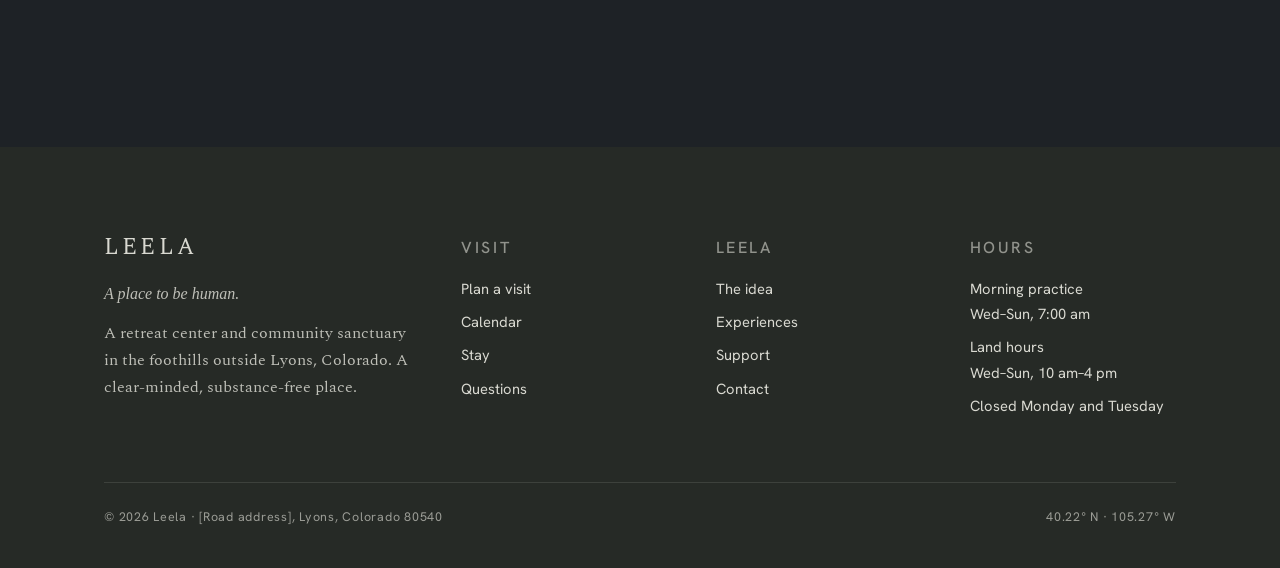
==== commit ced3bd3d: "Add subtitle 'A place to be human.' and prepare for GitHub Pages Co-Authored-By: Claude Opus 5.5 <no" ====
--- a/index.html
+++ b/index.html
@@ -3,10 +3,10 @@
 <head>
 <meta charset="utf-8">
 <meta name="viewport" content="width=device-width, initial-scale=1, viewport-fit=cover">
-<title>Leela — What the world needs more of</title>
-<meta name="description" content="Leela is a retreat center and community sanctuary in the foothills outside Lyons, Colorado. A place for practice, gathering, making, rest, and time on the land.">
-<meta property="og:title" content="Leela — What the world needs more of">
-<meta property="og:description" content="Leela is a retreat center and community sanctuary in the foothills outside Lyons, Colorado. A place for practice, gathering, making, rest, and time on the land.">
+<title>Leela — A place to be human</title>
+<meta name="description" content="A place to be human. Leela is a retreat center and community sanctuary in the foothills outside Lyons, Colorado, for practice, gathering, making, rest, and time on the land.">
+<meta property="og:title" content="Leela — A place to be human">
+<meta property="og:description" content="A place to be human. Leela is a retreat center and community sanctuary in the foothills outside Lyons, Colorado, for practice, gathering, making, rest, and time on the land.">
 <meta property="og:type" content="website">
 <meta name="theme-color" content="#efefea">
 <link rel="icon" href="data:image/svg+xml,%3Csvg xmlns='http://www.w3.org/2000/svg' viewBox='0 0 64 64'%3E%3Crect width='64' height='64' fill='%23efefea'/%3E%3Ccircle cx='42' cy='24' r='9' fill='%237f4b37'/%3E%3Cpath d='M0 50 L16 34 L26 42 L40 28 L64 48 V64 H0Z' fill='%233b4b40'/%3E%3C/svg%3E">
@@ -37,6 +37,7 @@
     <div class="wrap">
       <p class="label">A retreat center and community sanctuary · Lyons, Colorado</p>
       <h1 id="hero-title" style="margin-top:2rem">What the world needs more of.</h1>
+      <p class="subtitle">A place to be human.</p>
       <div class="hero__lower">
         <div class="grid__rail"><p class="label">Leela</p></div>
         <div class="body">
@@ -313,6 +314,7 @@
     <div class="footer-grid">
       <div>
         <span class="brand__name">Leela</span>
+        <p><em>A place to be human.</em></p>
         <p>A retreat center and community sanctuary in the foothills outside Lyons, Colorado. A clear-minded, substance-free place.</p>
       </div>
       <div>
--- a/assets/leela.css
+++ b/assets/leela.css
@@ -455,3 +455,7 @@
   html { scroll-behavior: auto; }
   *, *::before, *::after { transition: none !important; animation: none !important; }
 }
+
+/* Subtitle under the home headline */
+.subtitle { margin-top: 1.5rem; font-size: var(--step-3); font-weight: 300; font-style: italic; color: var(--accent); }
+.footer-grid p + p { margin-top: .75rem; }
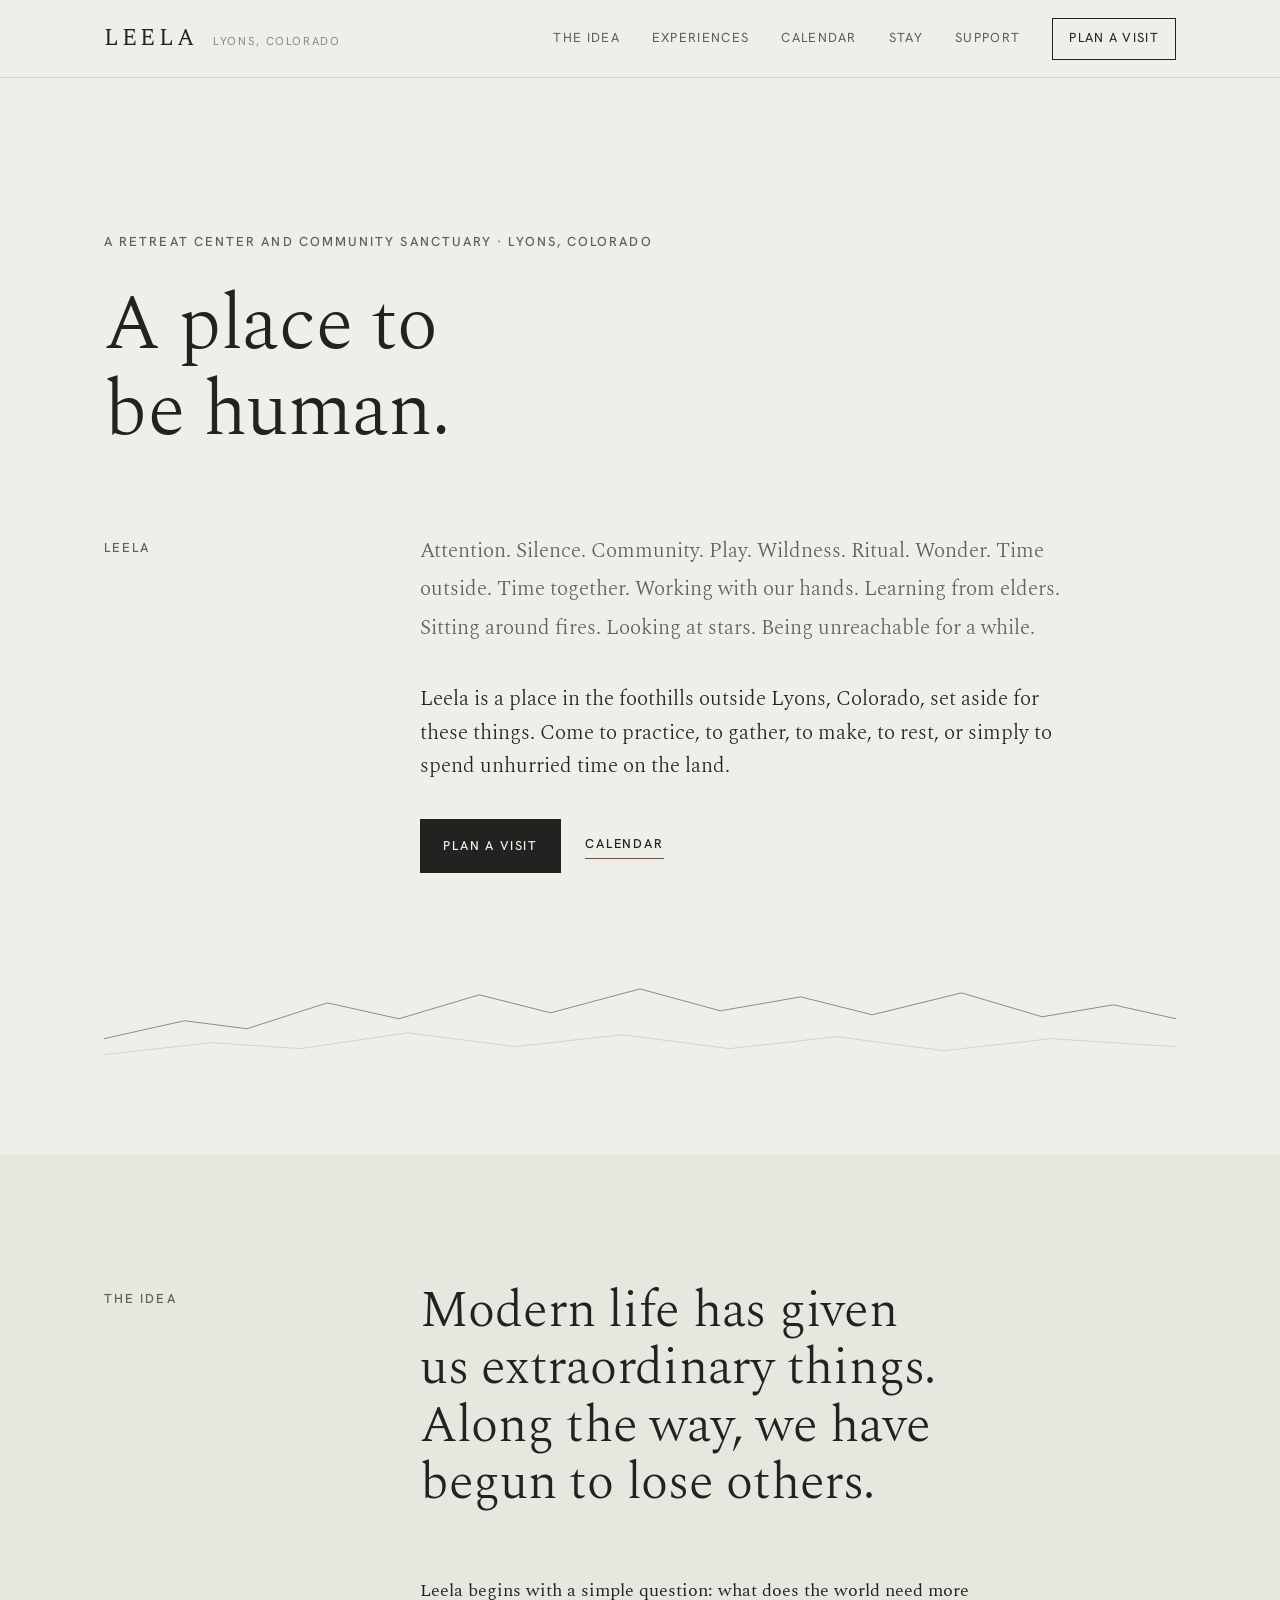
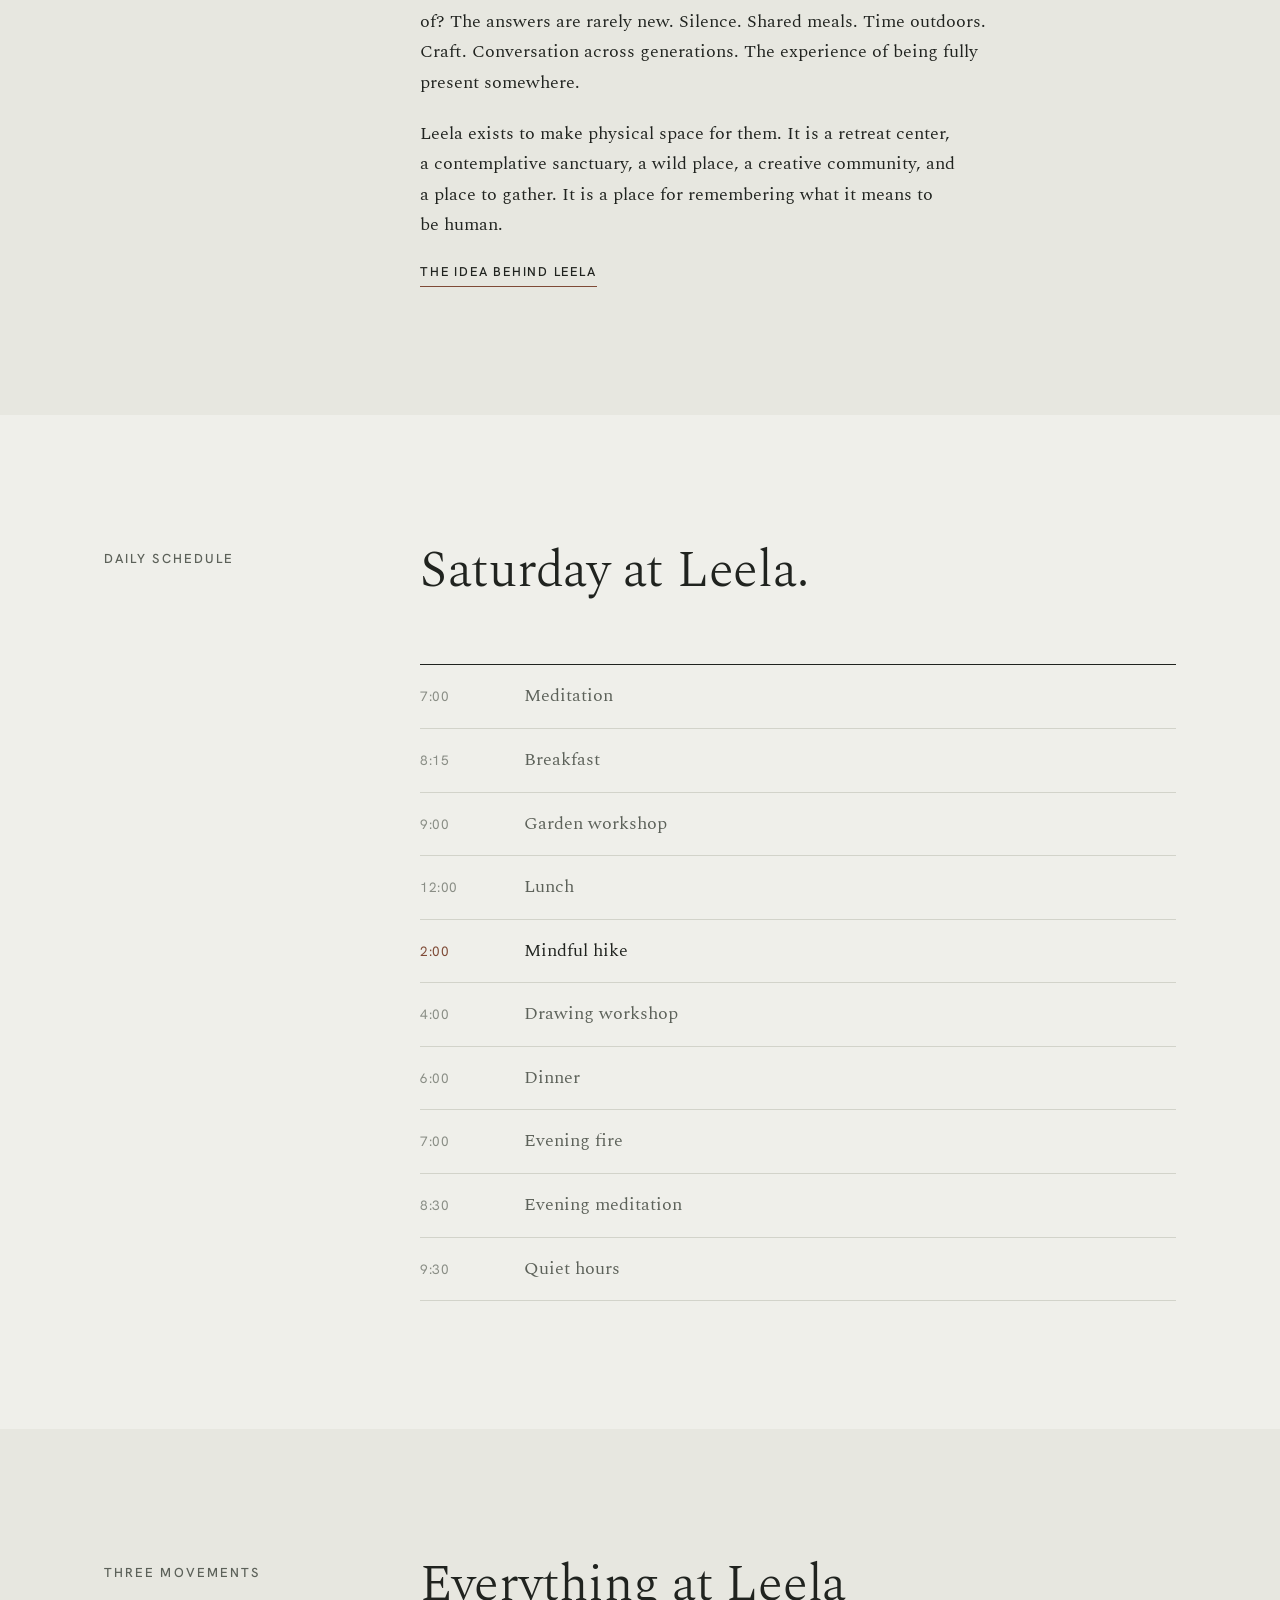
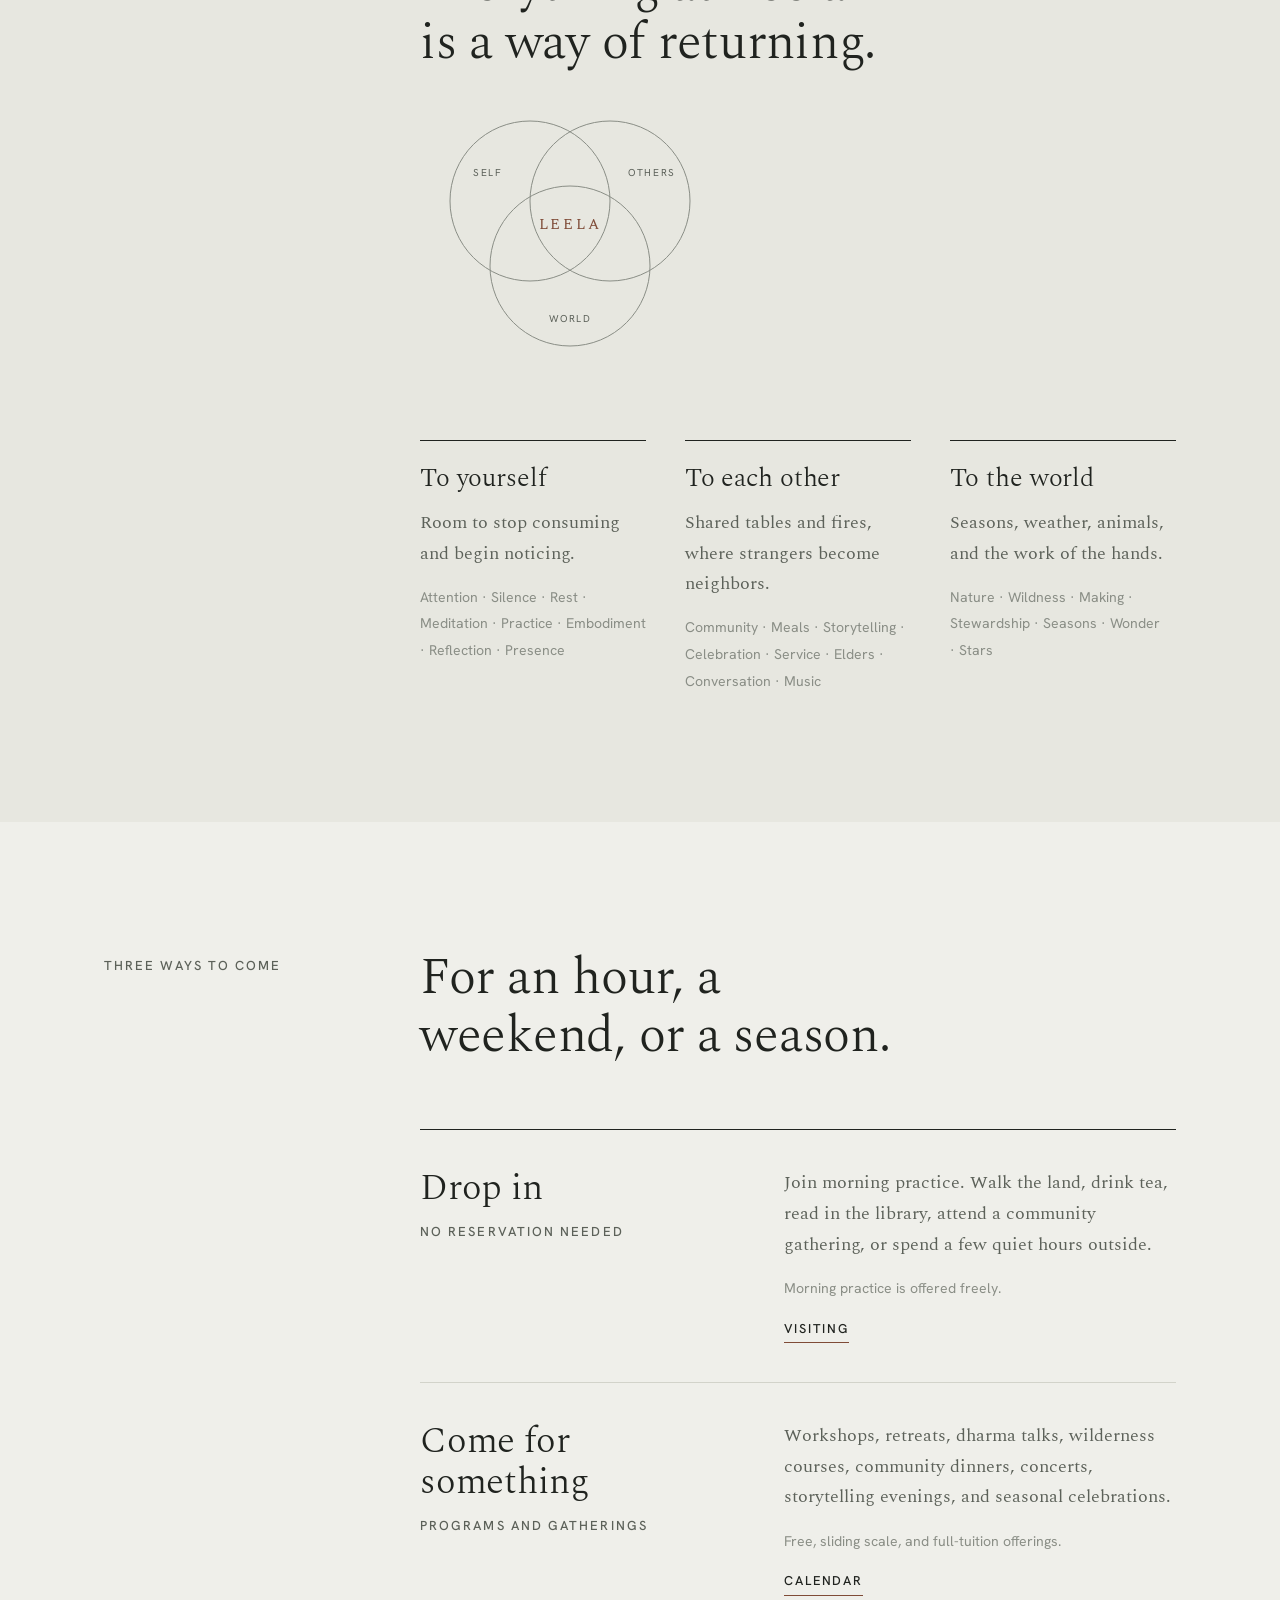
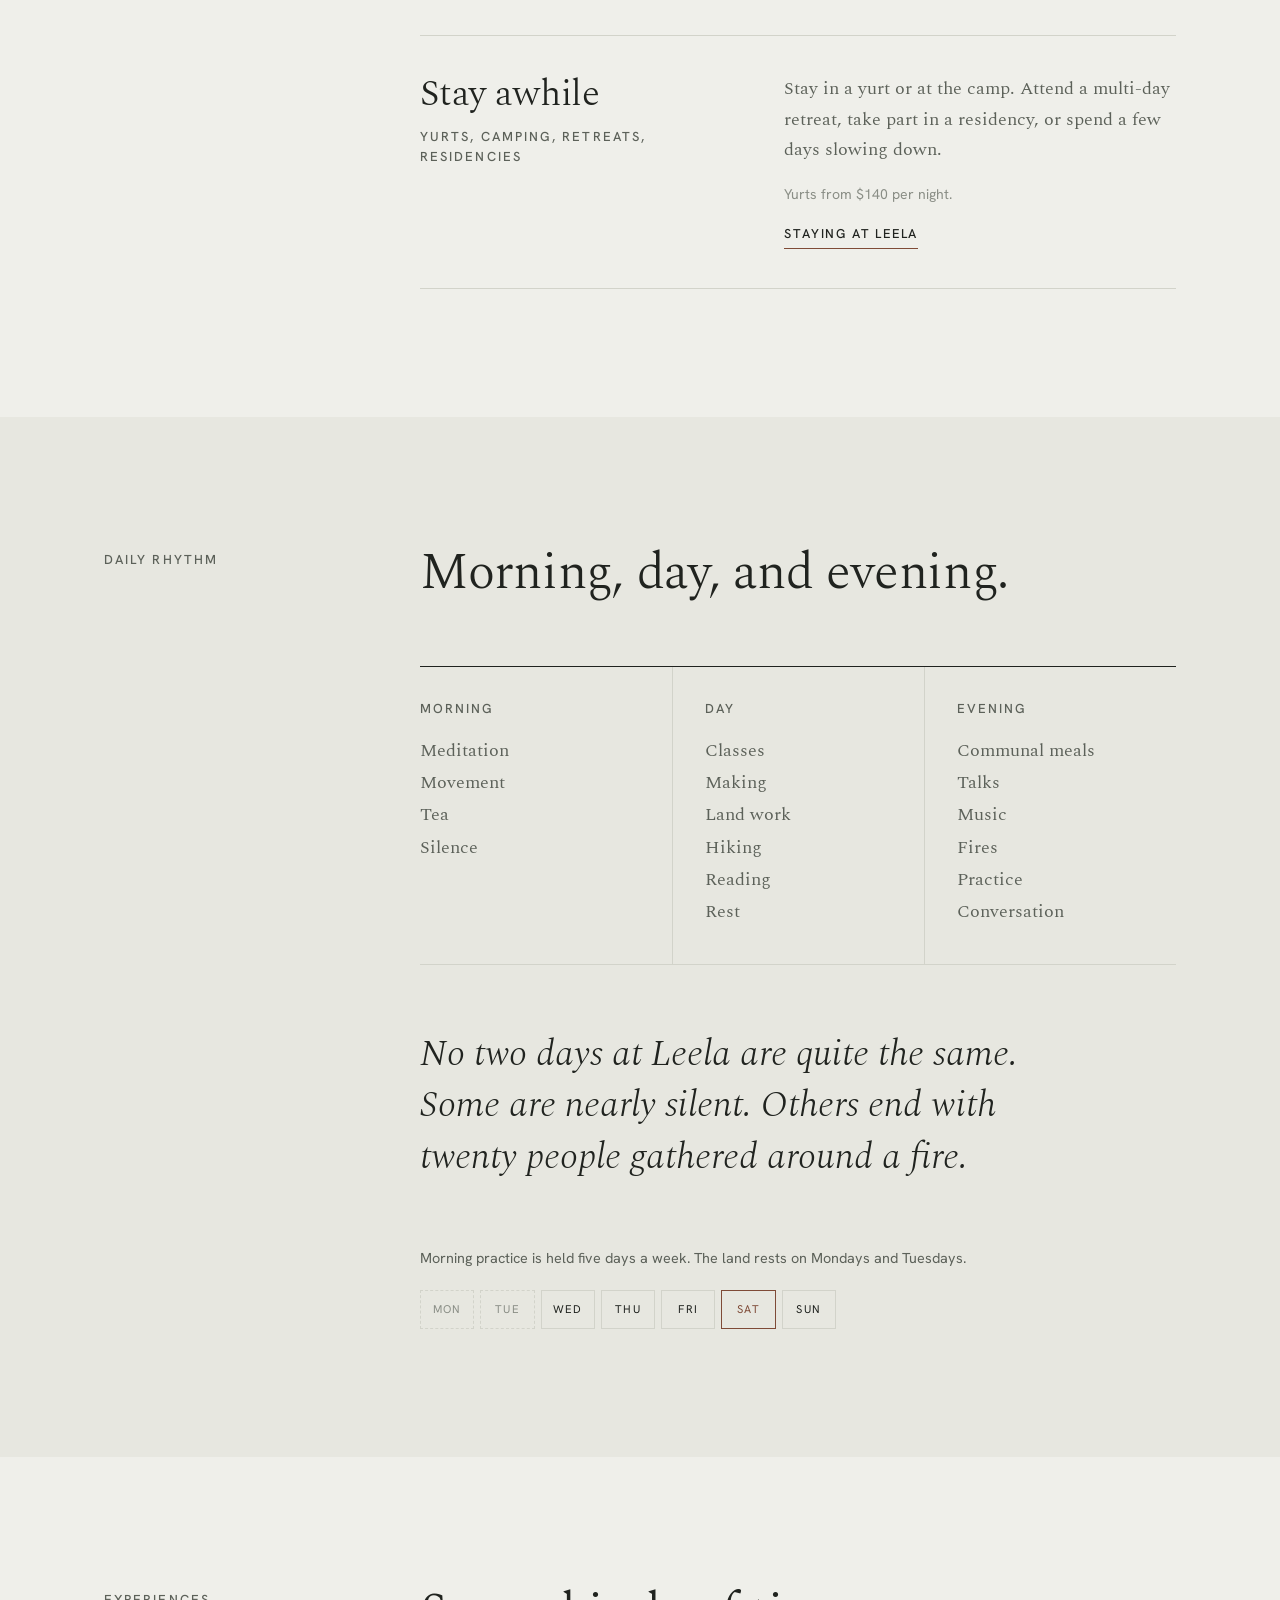
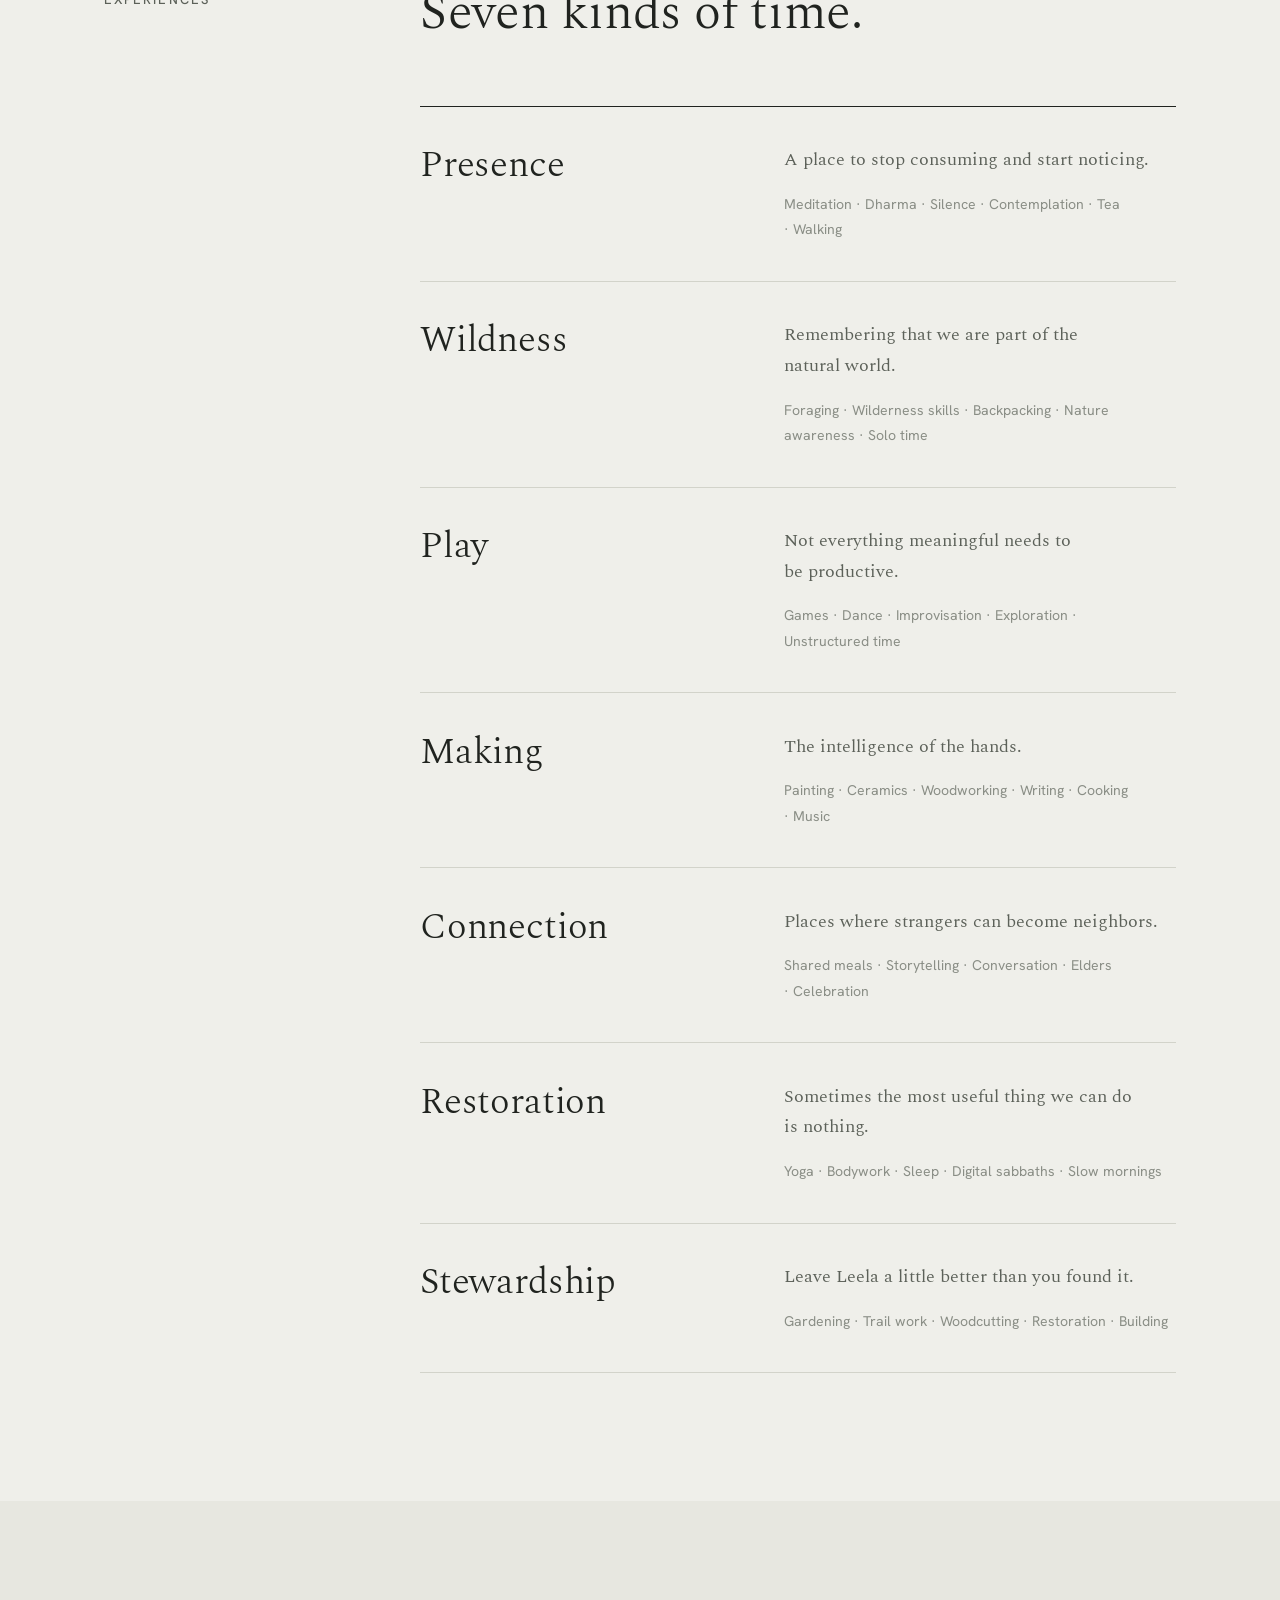
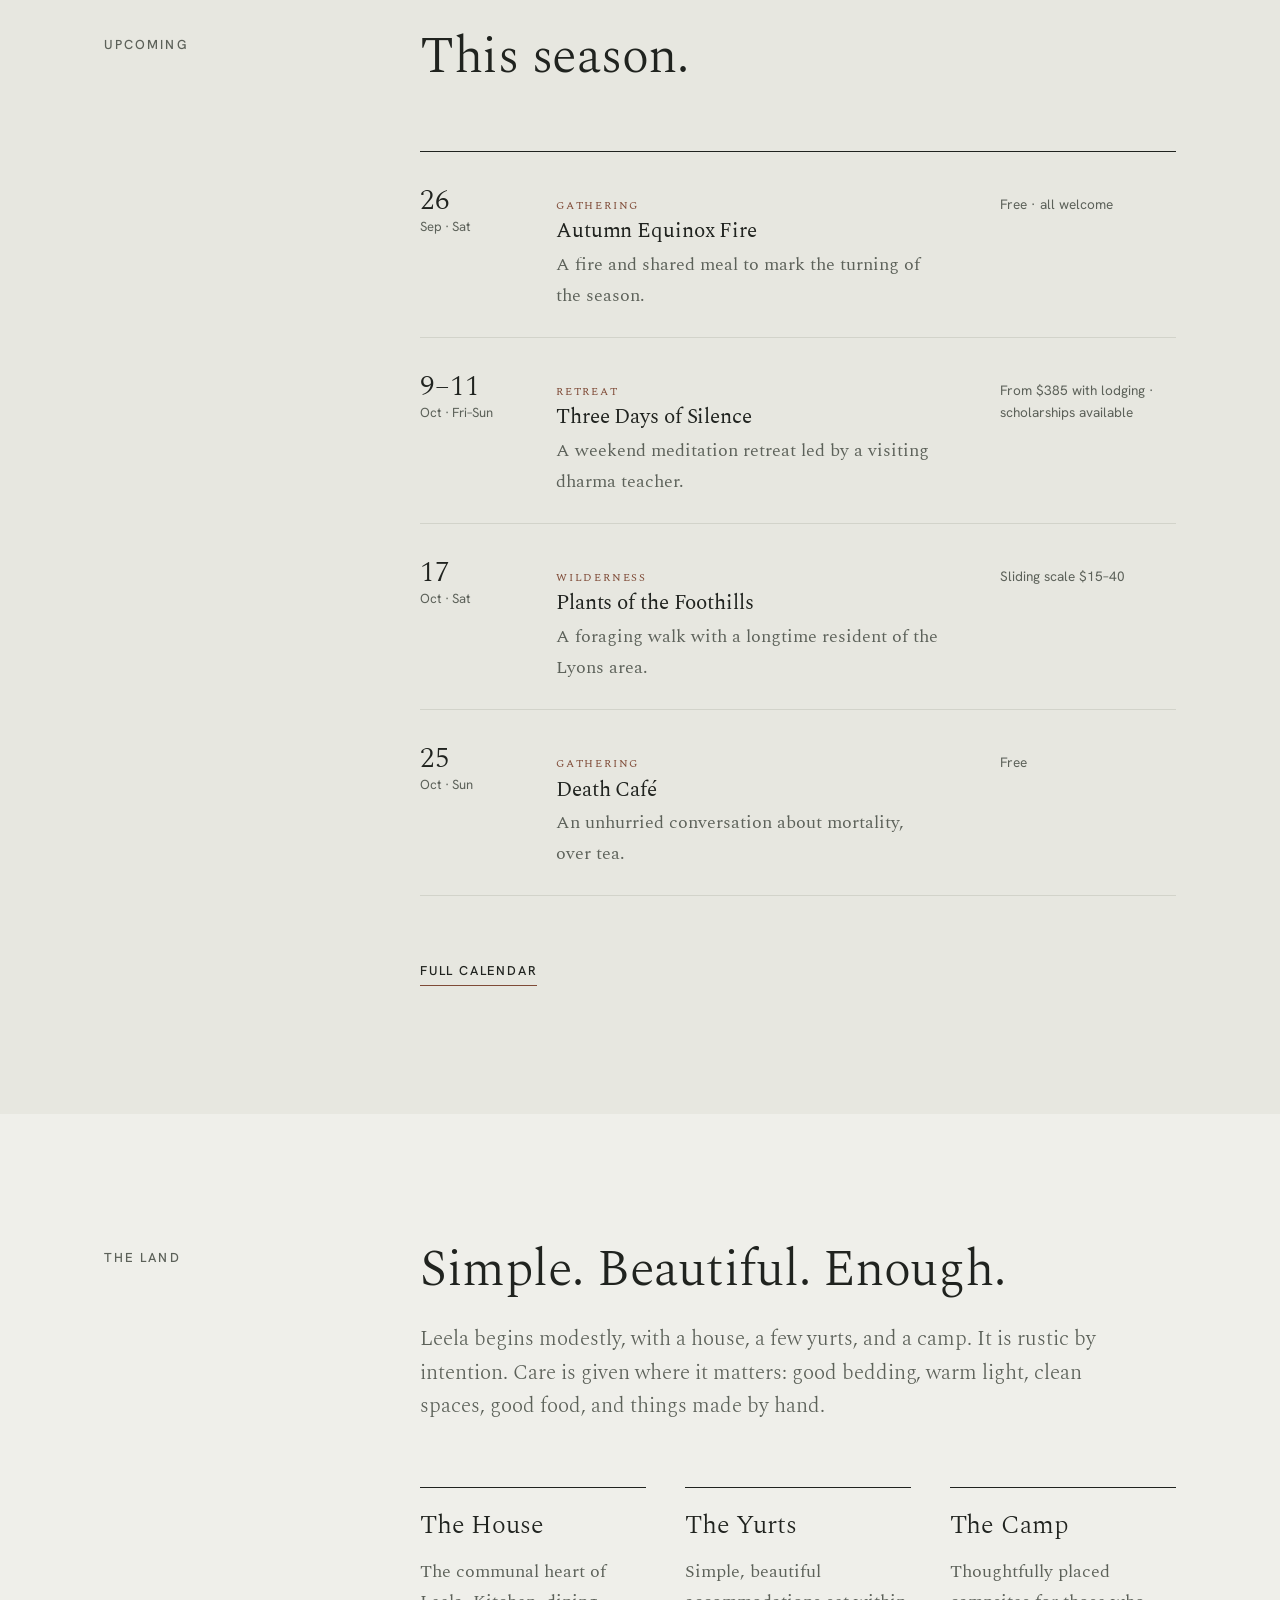
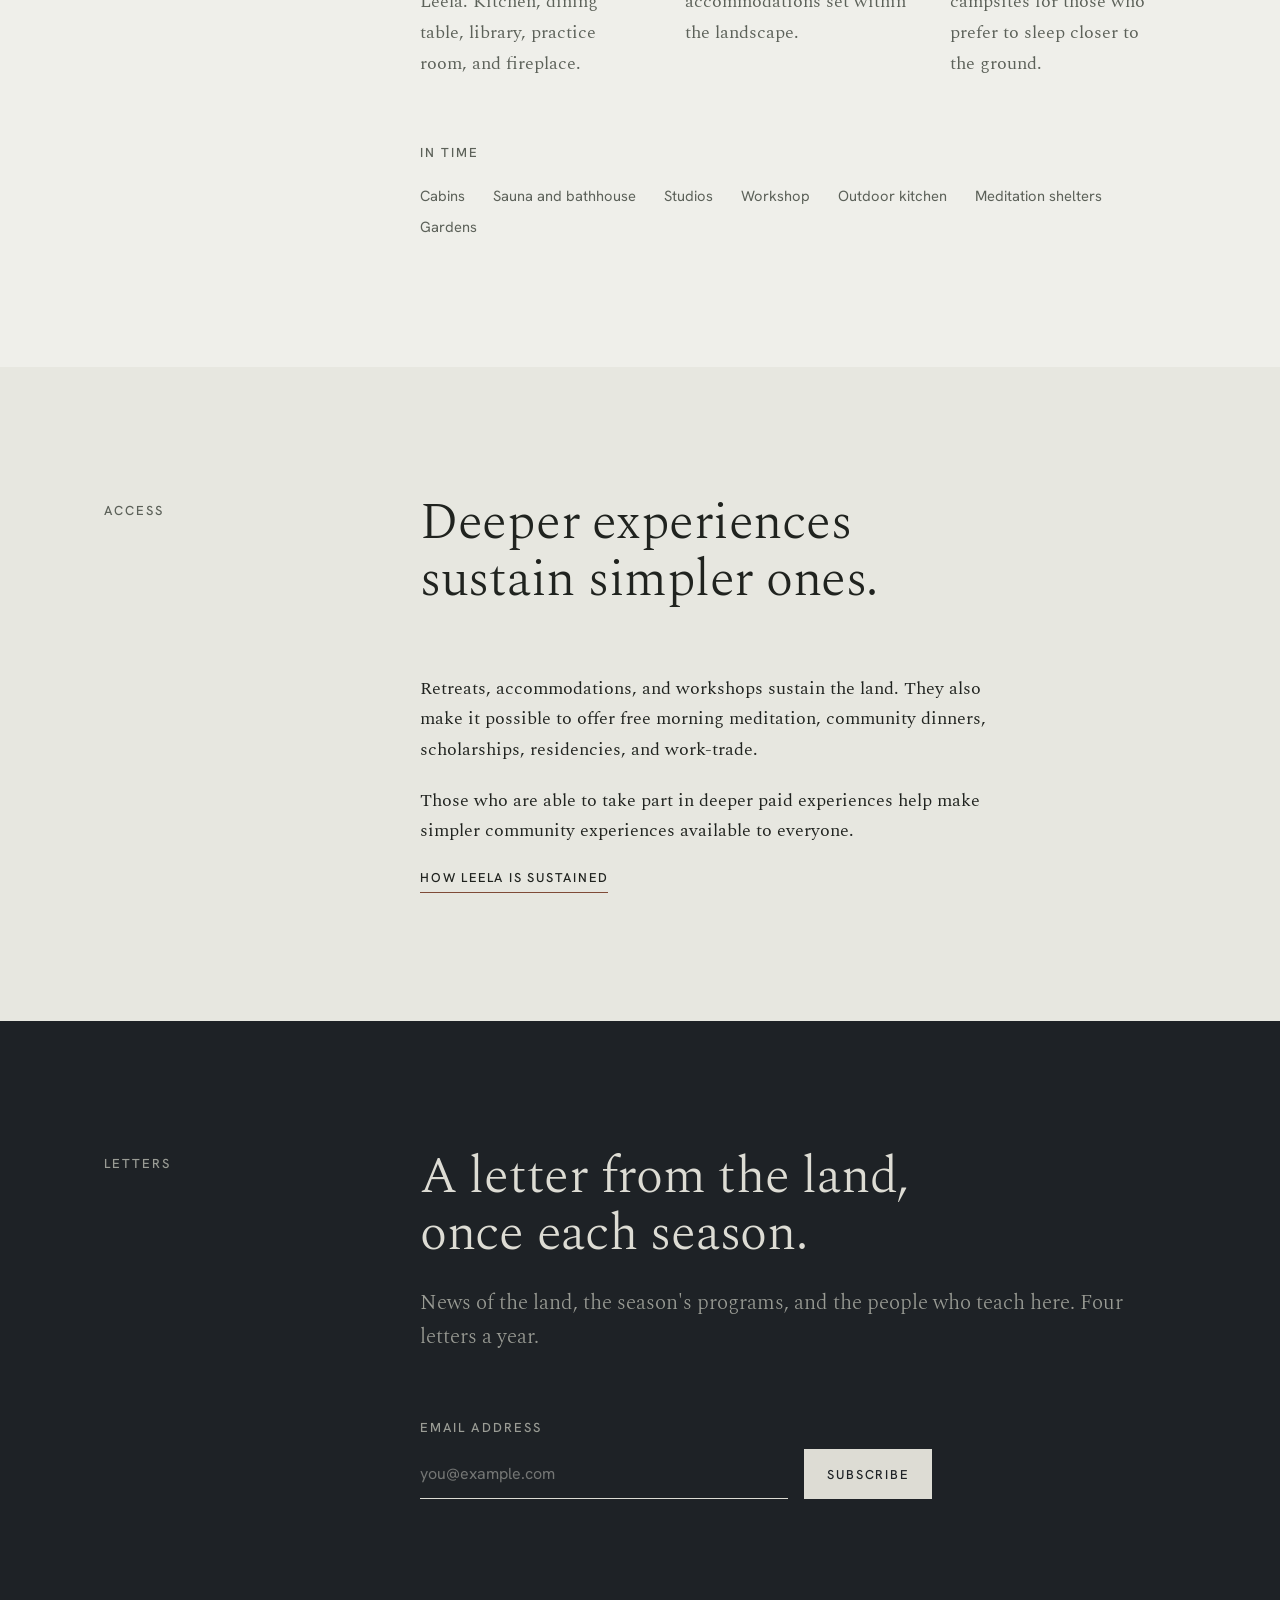
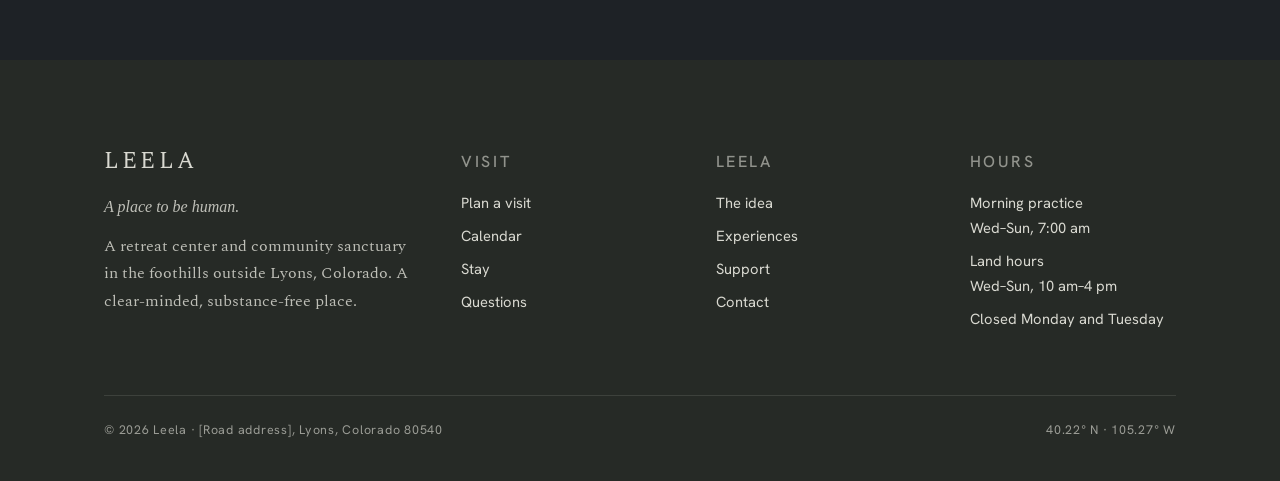
==== commit 2c46e308: "Make 'A place to be human.' the homepage headline, replacing the old tagline Co-Authored-By: Claude " ====
--- a/index.html
+++ b/index.html
@@ -36,8 +36,7 @@
   <section class="hero" aria-labelledby="hero-title">
     <div class="wrap">
       <p class="label">A retreat center and community sanctuary · Lyons, Colorado</p>
-      <h1 id="hero-title" style="margin-top:2rem">What the world needs more of.</h1>
-      <p class="subtitle">A place to be human.</p>
+      <h1 id="hero-title" style="margin-top:2rem">A place to be human.</h1>
       <div class="hero__lower">
         <div class="grid__rail"><p class="label">Leela</p></div>
         <div class="body">
--- a/assets/leela.css
+++ b/assets/leela.css
@@ -455,7 +455,4 @@
   html { scroll-behavior: auto; }
   *, *::before, *::after { transition: none !important; animation: none !important; }
 }
-
-/* Subtitle under the home headline */
-.subtitle { margin-top: 1.5rem; font-size: var(--step-3); font-weight: 300; font-style: italic; color: var(--accent); }
 .footer-grid p + p { margin-top: .75rem; }
